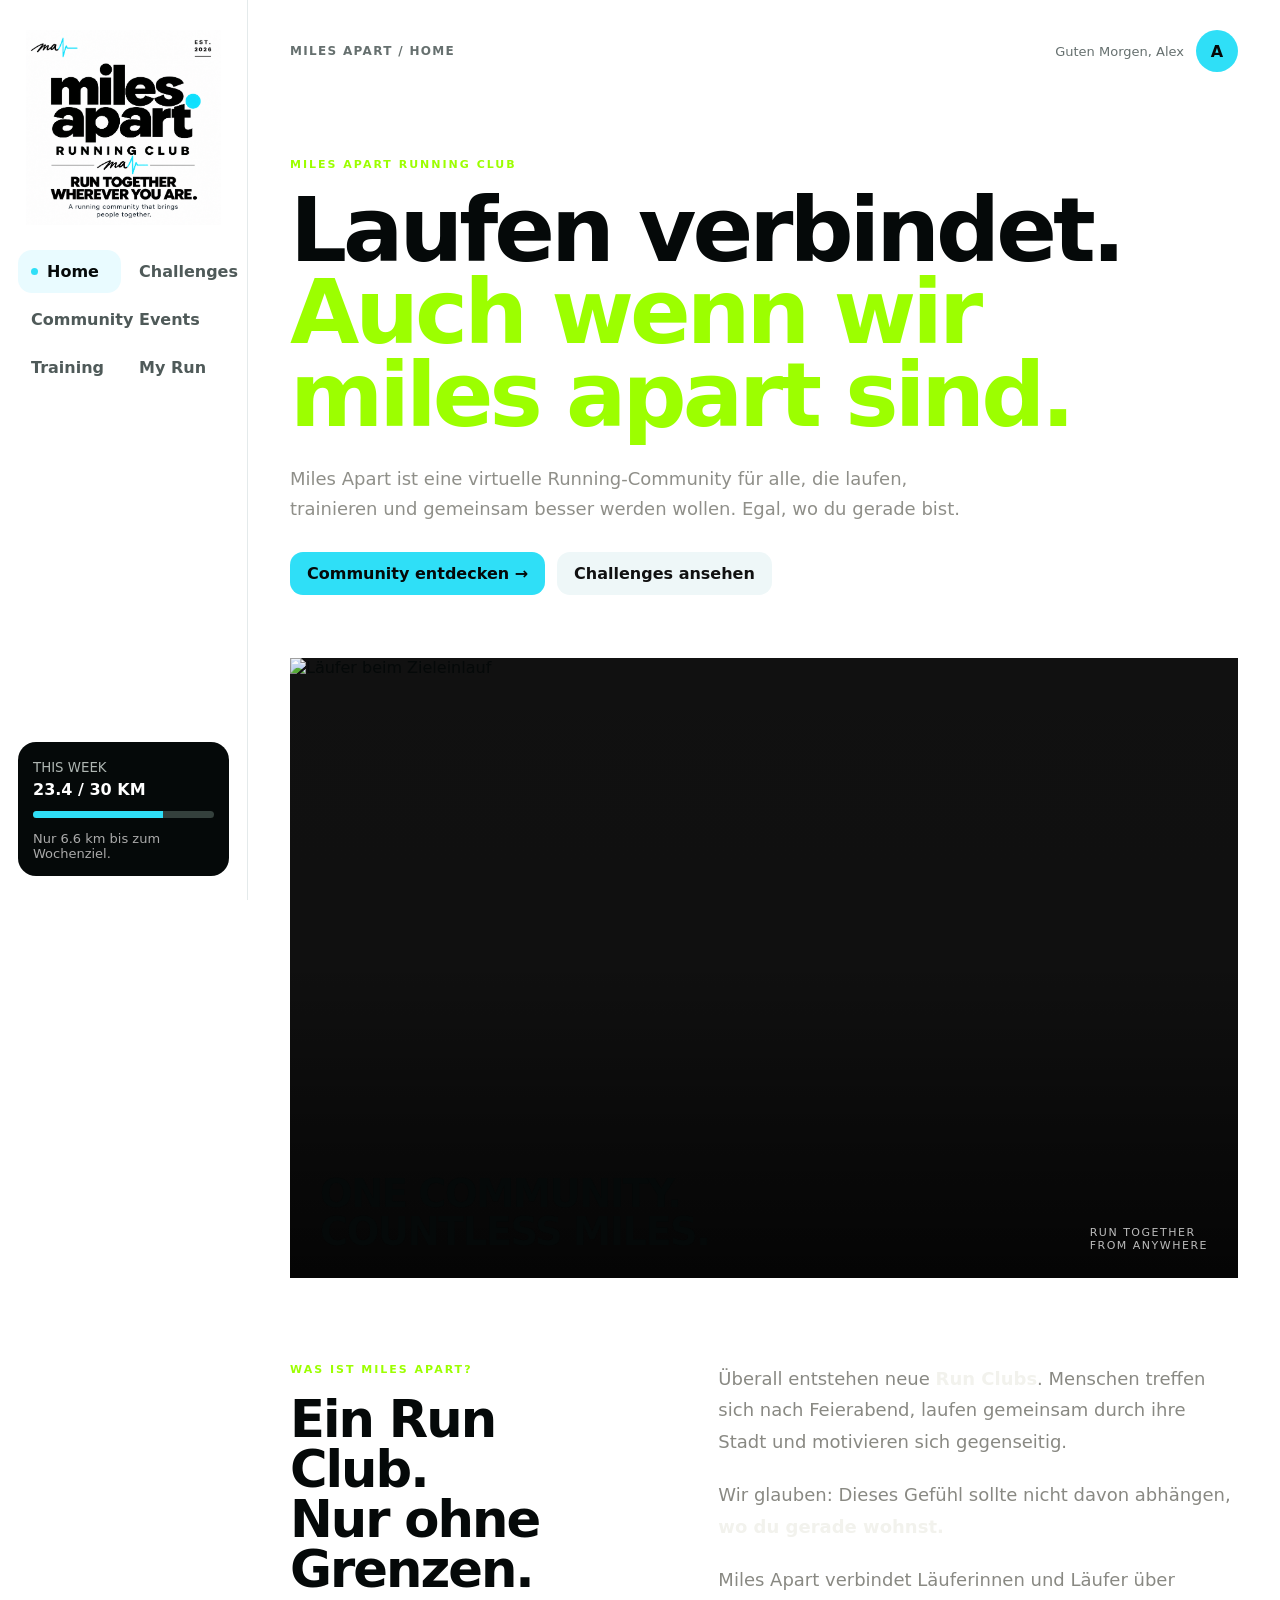
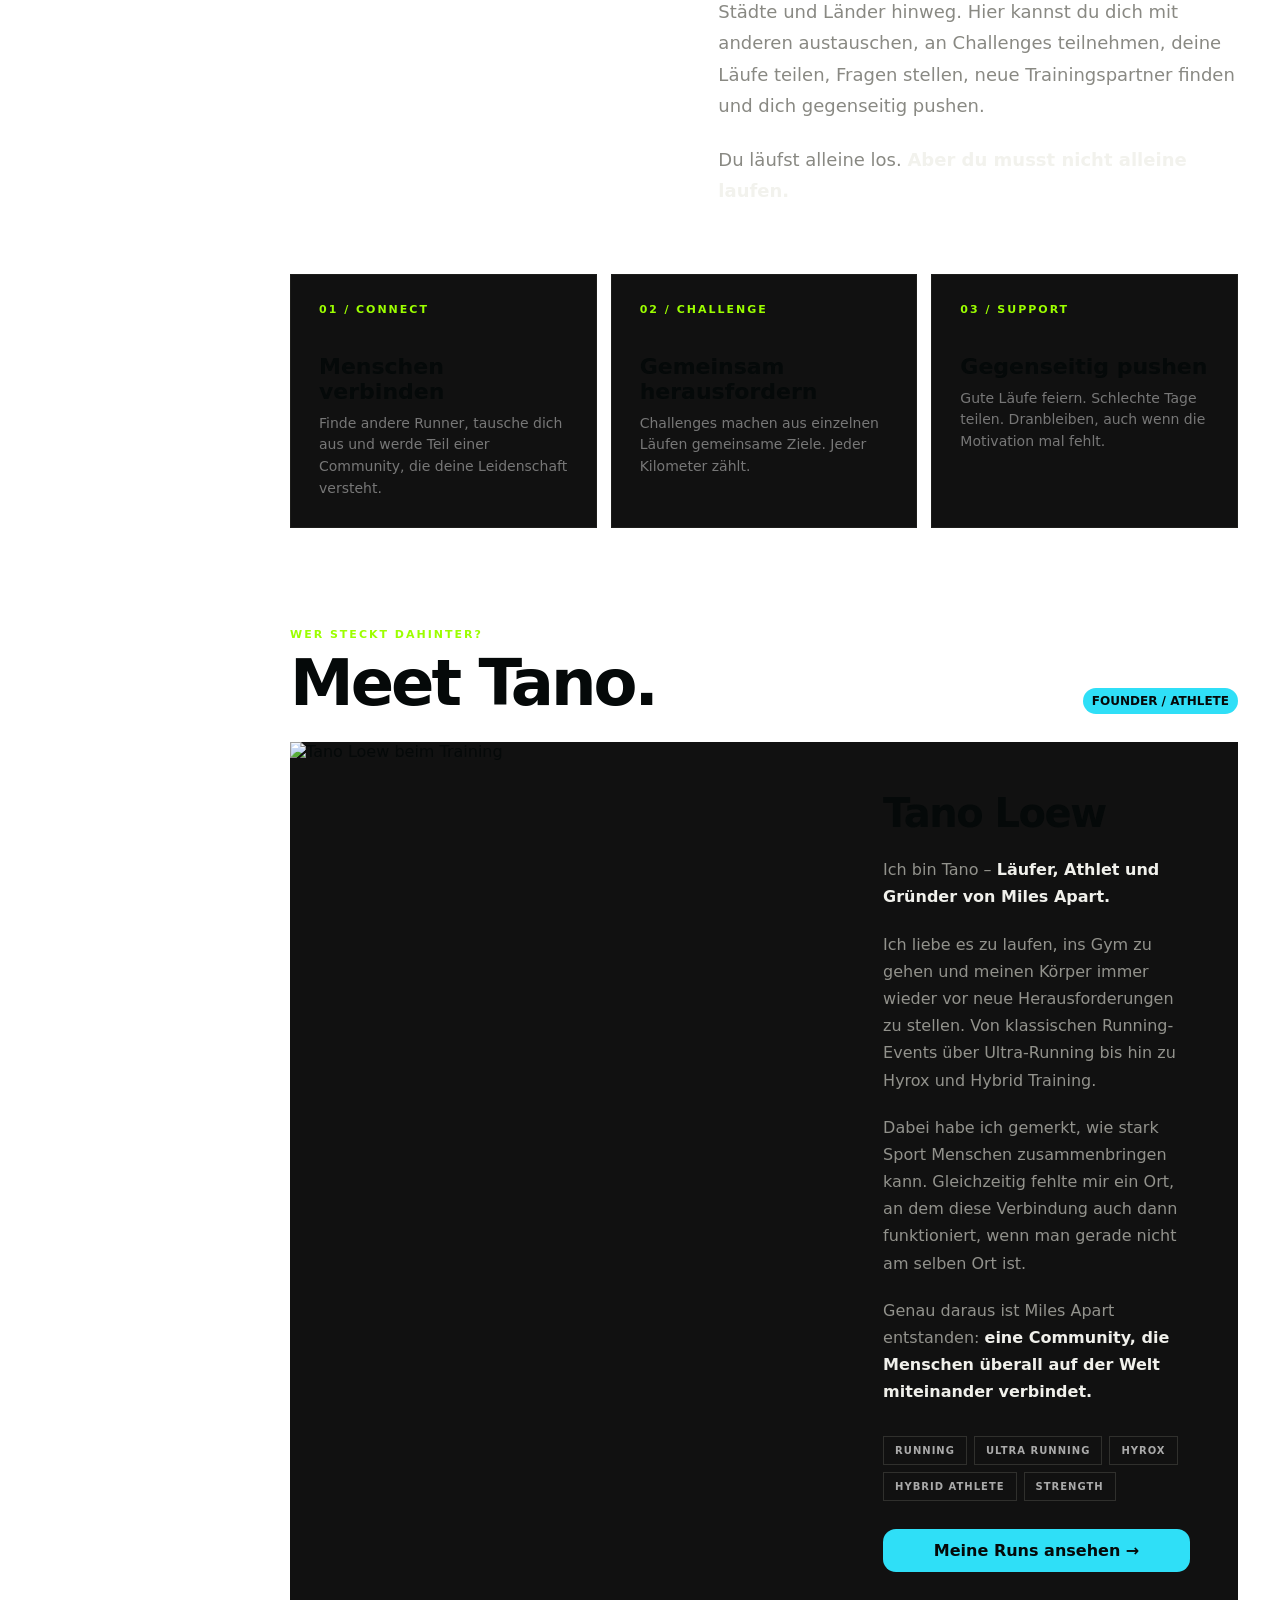
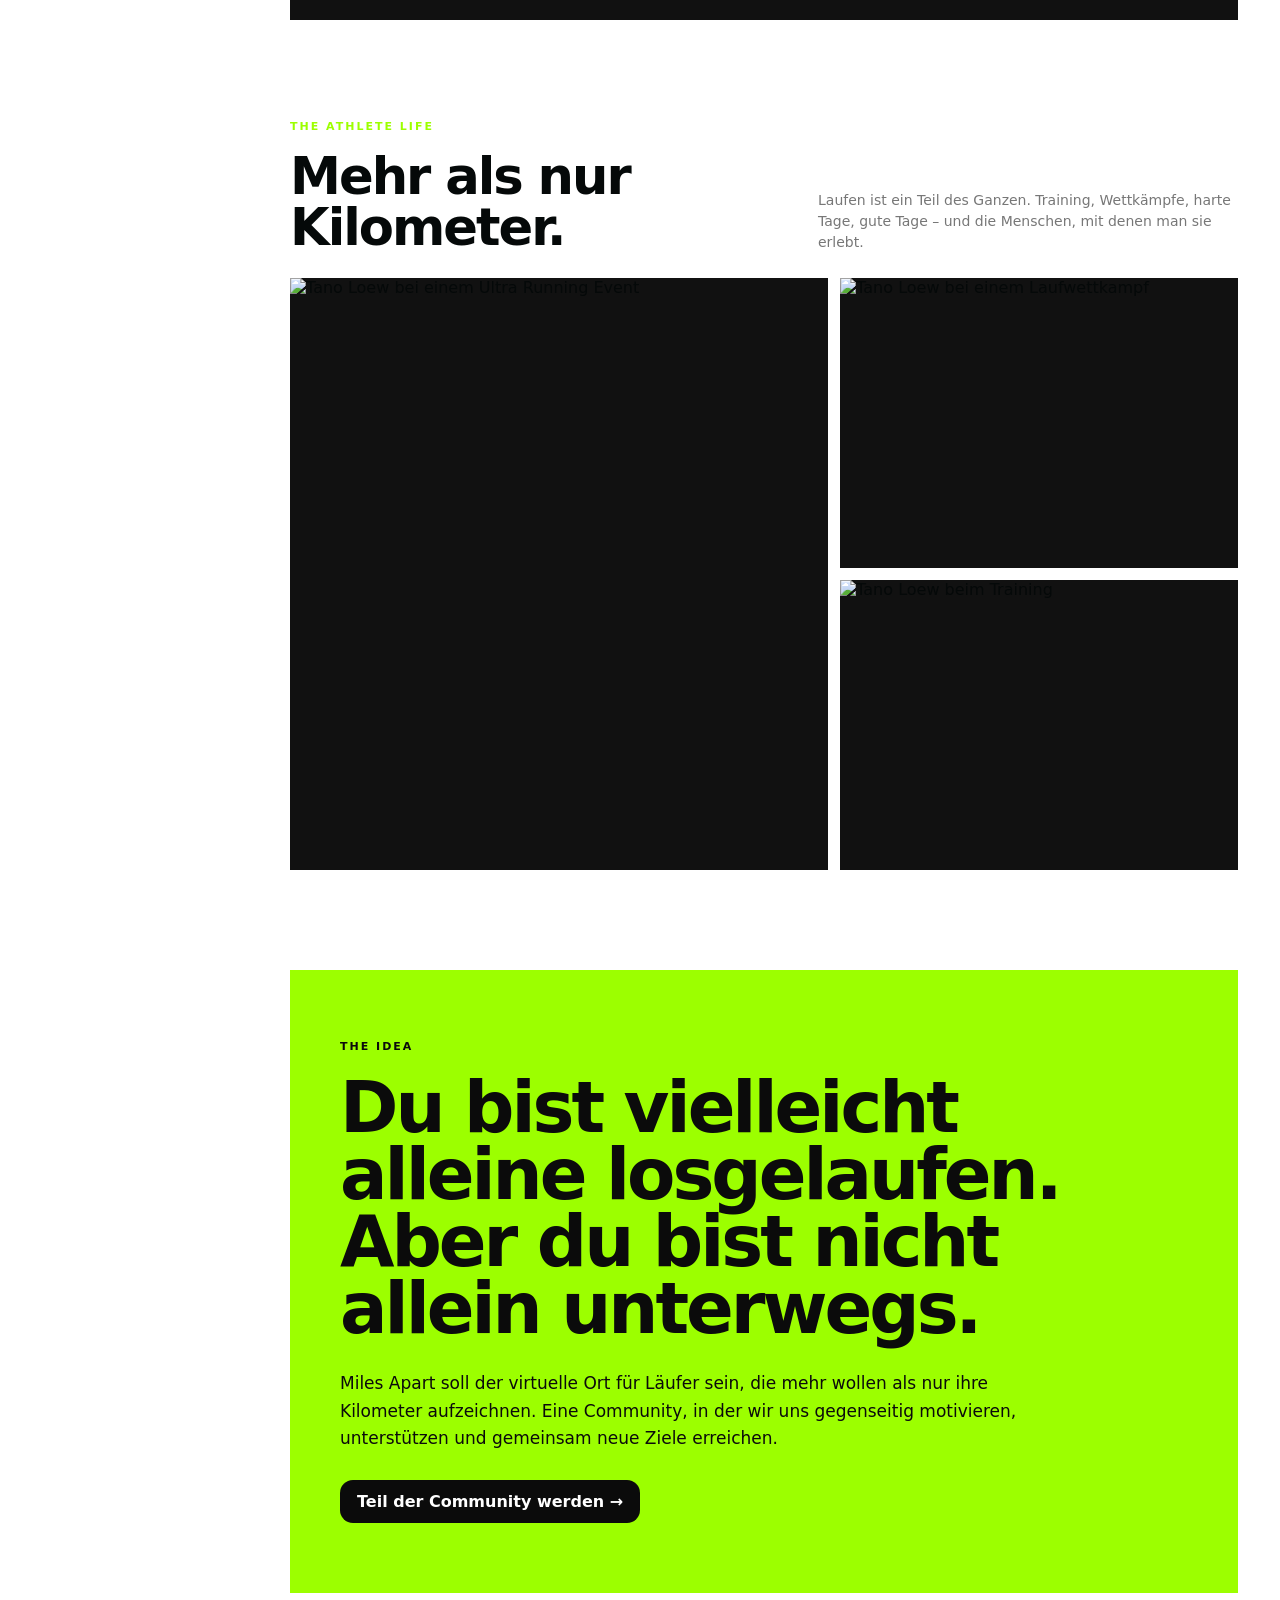
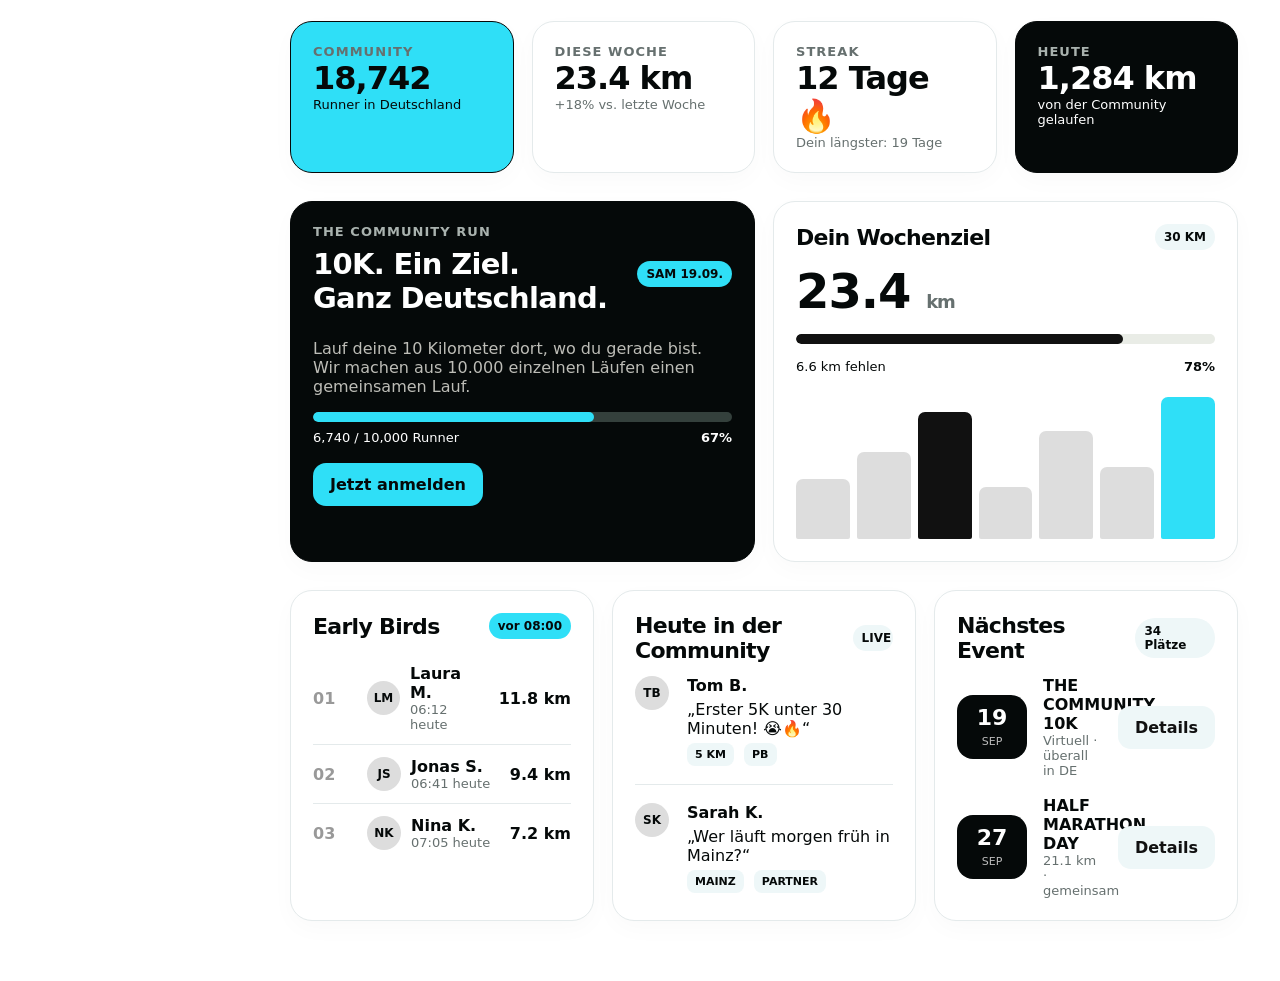
==== index.html @ 16570ef3 "index.html aktualisieren" ====
<!doctype html>
<html lang="de">
<head>
  <meta charset="utf-8">
  <meta name="viewport" content="width=device-width, initial-scale=1">
  <title>Home — Miles Apart Running Club</title>
  <link rel="stylesheet" href="style.css">

  <style>
    /* =========================================================
       MILES APART — HOME INTRO
       ========================================================= */

    .home-intro {
      padding: 58px 0 35px;
    }

    .intro-eyebrow {
      font-size: 11px;
      font-weight: 800;
      letter-spacing: 2px;
      text-transform: uppercase;
      color: #9cff00;
      margin-bottom: 18px;
    }

    .intro-title {
      max-width: 920px;
      font-size: clamp(48px, 7vw, 92px);
      line-height: .92;
      letter-spacing: -4px;
      margin: 0;
    }

    .intro-title span {
      color: #9cff00;
    }

    .intro-copy {
      max-width: 680px;
      margin-top: 28px;
      font-size: 18px;
      line-height: 1.65;
      color: #8f8f89;
    }

    .intro-actions {
      display: flex;
      gap: 12px;
      flex-wrap: wrap;
      margin-top: 28px;
    }


    /* =========================================================
       BIG PHOTO
       ========================================================= */

    .story-photo {
      position: relative;
      height: min(62vw, 620px);
      min-height: 420px;
      overflow: hidden;
      margin-top: 28px;
      background: #111;
    }

    .story-photo img {
      width: 100%;
      height: 100%;
      object-fit: cover;
      object-position: center 38%;
      display: block;
    }

    .story-photo::after {
      content: "";
      position: absolute;
      inset: 0;
      background:
        linear-gradient(
          to top,
          rgba(0,0,0,.72) 0%,
          rgba(0,0,0,.08) 50%,
          rgba(0,0,0,.02) 100%
        );
      pointer-events: none;
    }

    .photo-caption {
      position: absolute;
      z-index: 2;
      left: 30px;
      right: 30px;
      bottom: 26px;
      display: flex;
      align-items: flex-end;
      justify-content: space-between;
      gap: 20px;
    }

    .photo-caption strong {
      font-size: clamp(25px, 3vw, 42px);
      line-height: 1;
      letter-spacing: -1.5px;
    }

    .photo-caption span {
      font-size: 11px;
      letter-spacing: 1.5px;
      text-transform: uppercase;
      color: #bbb;
    }


    /* =========================================================
       WHAT IS MILES APART
       ========================================================= */

    .about-project {
      margin-top: 85px;
    }

    .about-project-grid {
      display: grid;
      grid-template-columns: 1fr 1.45fr;
      gap: 70px;
      align-items: start;
    }

    .about-project h2 {
      font-size: clamp(34px, 4vw, 56px);
      line-height: .98;
      letter-spacing: -2px;
      margin: 0;
    }

    .about-project-text {
      font-size: 18px;
      line-height: 1.75;
      color: #898983;
      max-width: 760px;
    }

    .about-project-text p {
      margin: 0 0 22px;
    }

    .about-project-text strong {
      color: #f2f2ed;
    }


    /* =========================================================
       THREE PRINCIPLES
       ========================================================= */

    .principles {
      display: grid;
      grid-template-columns: repeat(3, 1fr);
      gap: 14px;
      margin-top: 45px;
    }

    .principle {
      padding: 28px;
      min-height: 190px;
      background: #111;
      border: 1px solid #1d1d1b;
    }

    .principle-number {
      font-size: 11px;
      font-weight: 800;
      letter-spacing: 2px;
      color: #9cff00;
    }

    .principle h3 {
      font-size: 22px;
      margin: 38px 0 9px;
    }

    .principle p {
      margin: 0;
      color: #777;
      line-height: 1.55;
      font-size: 14px;
    }


    /* =========================================================
       FOUNDER
       ========================================================= */

    .founder {
      margin-top: 100px;
    }

    .founder-head {
      display: flex;
      align-items: flex-end;
      justify-content: space-between;
      gap: 25px;
      margin-bottom: 28px;
    }

    .founder-kicker {
      color: #9cff00;
      font-size: 11px;
      font-weight: 800;
      letter-spacing: 2px;
      text-transform: uppercase;
      margin-bottom: 12px;
    }

    .founder-head h2 {
      font-size: clamp(40px, 5vw, 68px);
      line-height: .95;
      letter-spacing: -3px;
      margin: 0;
    }

    .founder-layout {
      display: grid;
      grid-template-columns: 1.15fr .85fr;
      min-height: 590px;
      background: #111;
    }

    .founder-image {
      min-height: 590px;
      overflow: hidden;
    }

    .founder-image img {
      width: 100%;
      height: 100%;
      object-fit: cover;
      object-position: center 28%;
      display: block;
    }

    .founder-content {
      padding: 48px;
      display: flex;
      flex-direction: column;
      justify-content: center;
    }

    .founder-content h3 {
      font-size: 40px;
      letter-spacing: -1.5px;
      margin: 0 0 20px;
    }

    .founder-content p {
      color: #92928c;
      font-size: 16px;
      line-height: 1.7;
      margin: 0 0 20px;
    }

    .founder-content p strong {
      color: #f0f0eb;
    }

    .founder-tags {
      display: flex;
      gap: 7px;
      flex-wrap: wrap;
      margin-top: 10px;
      margin-bottom: 28px;
    }

    .founder-tag {
      border: 1px solid #30302d;
      padding: 8px 11px;
      font-size: 10px;
      letter-spacing: 1px;
      font-weight: 700;
      text-transform: uppercase;
      color: #aaa;
    }


    /* =========================================================
       PHOTO STRIP
       ========================================================= */

    .visual-story {
      margin-top: 100px;
    }

    .visual-story-head {
      display: flex;
      justify-content: space-between;
      align-items: flex-end;
      gap: 20px;
      margin-bottom: 25px;
    }

    .visual-story-head h2 {
      margin: 0;
      font-size: clamp(32px, 4vw, 52px);
      letter-spacing: -2px;
      line-height: 1;
    }

    .visual-story-head p {
      max-width: 420px;
      color: #777;
      line-height: 1.5;
      margin: 0;
      font-size: 14px;
    }

    .photo-grid {
      display: grid;
      grid-template-columns: 1.15fr .85fr;
      grid-template-rows: 290px 290px;
      gap: 12px;
    }

    .photo-grid-item {
      overflow: hidden;
      background: #111;
    }

    .photo-grid-item:first-child {
      grid-row: 1 / 3;
    }

    .photo-grid-item img {
      width: 100%;
      height: 100%;
      object-fit: cover;
      display: block;
      transition: transform .5s ease;
    }

    .photo-grid-item:hover img {
      transform: scale(1.03);
    }


    /* =========================================================
       COMMUNITY STATEMENT
       ========================================================= */

    .statement {
      margin-top: 100px;
      padding: 70px 50px;
      background: #9cff00;
      color: #0b0b0b;
    }

    .statement-label {
      font-size: 11px;
      font-weight: 900;
      letter-spacing: 2px;
      text-transform: uppercase;
      margin-bottom: 22px;
    }

    .statement h2 {
      max-width: 950px;
      margin: 0;
      font-size: clamp(38px, 5.5vw, 75px);
      line-height: .95;
      letter-spacing: -3px;
    }

    .statement p {
      max-width: 680px;
      margin: 28px 0 0;
      font-size: 17px;
      line-height: 1.6;
    }

    .statement .btn {
      margin-top: 28px;
      background: #0b0b0b;
      color: #fff;
      border-color: #0b0b0b;
    }


    /* =========================================================
       RESPONSIVE
       ========================================================= */

    @media (max-width: 900px) {

      .home-intro {
        padding-top: 38px;
      }

      .intro-title {
        letter-spacing: -2.5px;
      }

      .about-project-grid {
        grid-template-columns: 1fr;
        gap: 30px;
      }

      .principles {
        grid-template-columns: 1fr;
      }

      .founder-layout {
        grid-template-columns: 1fr;
      }

      .founder-image {
        min-height: 500px;
      }

      .founder-content {
        padding: 35px;
      }

      .photo-grid {
        grid-template-columns: 1fr;
        grid-template-rows: 430px 260px 260px;
      }

      .photo-grid-item:first-child {
        grid-row: auto;
      }

      .statement {
        padding: 50px 30px;
      }
    }

    @media (max-width: 600px) {

      .intro-title {
        font-size: 48px;
      }

      .intro-copy {
        font-size: 16px;
      }

      .story-photo {
        min-height: 400px;
      }

      .photo-caption {
        left: 20px;
        right: 20px;
        bottom: 20px;
      }

      .photo-caption strong {
        font-size: 26px;
      }

      .about-project,
      .founder,
      .visual-story,
      .statement {
        margin-top: 65px;
      }

      .founder-image {
        min-height: 430px;
      }

      .founder-content {
        padding: 28px 24px;
      }

      .founder-content h3 {
        font-size: 32px;
      }

      .photo-grid {
        grid-template-rows: 380px 230px 230px;
      }

      .statement {
        padding: 42px 24px;
      }
    }
  </style>
</head>


<body>

<div class="shell">

  <!-- =======================================================
       SIDEBAR
       ======================================================= -->

  <aside class="sidebar">

    <div class="brand">
      <a href="index.html">
        <img
          src="miles-apart-wordmark.png"
          alt="Miles Apart Running Club"
        >
      </a>
    </div>

    <nav class="nav">
      <a class="active" href="index.html">Home</a>
      <a href="challenges.html">Challenges</a>
      <a href="community.html">Community</a>
      <a href="events.html">Events</a>
      <a href="training.html">Training</a>
      <a href="profile.html">My Run</a>
    </nav>

    <div class="side-bottom">
      <small>THIS WEEK</small>
      <strong>23.4 / 30 KM</strong>

      <div class="mini-progress">
        <i></i>
      </div>

      <p class="small" style="color:#aaa;margin-bottom:0">
        Nur 6.6 km bis zum Wochenziel.
      </p>
    </div>

  </aside>


  <!-- =======================================================
       MAIN
       ======================================================= -->

  <main class="main">


    <!-- TOP BAR -->

    <div class="top">

      <div class="crumb">
        MILES APART / HOME
      </div>

      <div class="top-right">

        <span class="small muted">
          Guten Morgen, Alex
        </span>

        <div class="avatar">
          A
        </div>

      </div>

    </div>


    <!-- =====================================================
         INTRO
         ===================================================== -->

    <section class="home-intro">

      <div class="intro-eyebrow">
        MILES APART RUNNING CLUB
      </div>

      <h1 class="intro-title">
        Laufen verbindet.<br>
        <span>Auch wenn wir miles apart sind.</span>
      </h1>

      <p class="intro-copy">
        Miles Apart ist eine virtuelle Running-Community für alle,
        die laufen, trainieren und gemeinsam besser werden wollen.
        Egal, wo du gerade bist.
      </p>

      <div class="intro-actions">

        <a
          class="btn lime"
          href="community.html"
        >
          Community entdecken →
        </a>

        <a
          class="btn ghost"
          href="challenges.html"
        >
          Challenges ansehen
        </a>

      </div>

    </section>


    <!-- =====================================================
         HERO IMAGE
         ===================================================== -->

    <div class="story-photo">

      <img
        src="IMG_3005(1).jpeg"
        alt="Läufer beim Zieleinlauf"
      >

      <div class="photo-caption">

        <div>
          <strong>ONE COMMUNITY.<br>COUNTLESS MILES.</strong>
        </div>

        <span>
          Run together<br>
          from anywhere
        </span>

      </div>

    </div>


    <!-- =====================================================
         WHAT IS MILES APART
         ===================================================== -->

    <section class="about-project">

      <div class="about-project-grid">

        <div>

          <div class="intro-eyebrow">
            WAS IST MILES APART?
          </div>

          <h2>
            Ein Run Club.<br>
            Nur ohne Grenzen.
          </h2>

        </div>


        <div class="about-project-text">

          <p>
            Überall entstehen neue <strong>Run Clubs</strong>.
            Menschen treffen sich nach Feierabend, laufen gemeinsam
            durch ihre Stadt und motivieren sich gegenseitig.
          </p>

          <p>
            Wir glauben: Dieses Gefühl sollte nicht davon abhängen,
            <strong>wo du gerade wohnst.</strong>
          </p>

          <p>
            Miles Apart verbindet Läuferinnen und Läufer über
            Städte und Länder hinweg. Hier kannst du dich mit anderen
            austauschen, an Challenges teilnehmen, deine Läufe teilen,
            Fragen stellen, neue Trainingspartner finden und dich
            gegenseitig pushen.
          </p>

          <p>
            Du läufst alleine los.
            <strong>Aber du musst nicht alleine laufen.</strong>
          </p>

        </div>

      </div>


      <div class="principles">

        <div class="principle">

          <div class="principle-number">
            01 / CONNECT
          </div>

          <h3>
            Menschen verbinden
          </h3>

          <p>
            Finde andere Runner, tausche dich aus und werde Teil
            einer Community, die deine Leidenschaft versteht.
          </p>

        </div>


        <div class="principle">

          <div class="principle-number">
            02 / CHALLENGE
          </div>

          <h3>
            Gemeinsam herausfordern
          </h3>

          <p>
            Challenges machen aus einzelnen Läufen gemeinsame Ziele.
            Jeder Kilometer zählt.
          </p>

        </div>


        <div class="principle">

          <div class="principle-number">
            03 / SUPPORT
          </div>

          <h3>
            Gegenseitig pushen
          </h3>

          <p>
            Gute Läufe feiern. Schlechte Tage teilen.
            Dranbleiben, auch wenn die Motivation mal fehlt.
          </p>

        </div>

      </div>

    </section>


    <!-- =====================================================
         FOUNDER
         ===================================================== -->

    <section class="founder">

      <div class="founder-head">

        <div>

          <div class="founder-kicker">
            WER STECKT DAHINTER?
          </div>

          <h2>
            Meet Tano.
          </h2>

        </div>

        <span class="badge lime">
          FOUNDER / ATHLETE
        </span>

      </div>


      <div class="founder-layout">

        <div class="founder-image">

          <img
            src="IMG_9227.jpeg"
            alt="Tano Loew beim Training"
          >

        </div>


        <div class="founder-content">

          <h3>
            Tano Loew
          </h3>

          <p>
            Ich bin Tano – <strong>Läufer, Athlet und Gründer von
            Miles Apart.</strong>
          </p>

          <p>
            Ich liebe es zu laufen, ins Gym zu gehen und meinen Körper
            immer wieder vor neue Herausforderungen zu stellen.
            Von klassischen Running-Events über Ultra-Running bis hin
            zu Hyrox und Hybrid Training.
          </p>

          <p>
            Dabei habe ich gemerkt, wie stark Sport Menschen
            zusammenbringen kann. Gleichzeitig fehlte mir ein Ort,
            an dem diese Verbindung auch dann funktioniert,
            wenn man gerade nicht am selben Ort ist.
          </p>

          <p>
            Genau daraus ist Miles Apart entstanden:
            <strong>eine Community, die Menschen überall auf der Welt
            miteinander verbindet.</strong>
          </p>


          <div class="founder-tags">

            <span class="founder-tag">
              Running
            </span>

            <span class="founder-tag">
              Ultra Running
            </span>

            <span class="founder-tag">
              Hyrox
            </span>

            <span class="founder-tag">
              Hybrid Athlete
            </span>

            <span class="founder-tag">
              Strength
            </span>

          </div>


          <a
            class="btn lime"
            href="profile.html"
          >
            Meine Runs ansehen →
          </a>

        </div>

      </div>

    </section>


    <!-- =====================================================
         VISUAL STORY
         ===================================================== -->

    <section class="visual-story">

      <div class="visual-story-head">

        <div>

          <div class="intro-eyebrow">
            THE ATHLETE LIFE
          </div>

          <h2>
            Mehr als nur<br>
            Kilometer.
          </h2>

        </div>

        <p>
          Laufen ist ein Teil des Ganzen.
          Training, Wettkämpfe, harte Tage, gute Tage –
          und die Menschen, mit denen man sie erlebt.
        </p>

      </div>


      <div class="photo-grid">

        <div class="photo-grid-item">

          <img
            src="IMG_0111.jpeg"
            alt="Tano Loew bei einem Ultra Running Event"
          >

        </div>


        <div class="photo-grid-item">

          <img
            src="IMG_3021.jpeg"
            alt="Tano Loew bei einem Laufwettkampf"
          >

        </div>


        <div class="photo-grid-item">

          <img
            src="IMG_9227.jpeg"
            alt="Tano Loew beim Training"
          >

        </div>

      </div>

    </section>


    <!-- =====================================================
         COMMUNITY STATEMENT
         ===================================================== -->

    <section class="statement">

      <div class="statement-label">
        THE IDEA
      </div>

      <h2>
        Du bist vielleicht alleine
        losgelaufen. Aber du bist
        nicht allein unterwegs.
      </h2>

      <p>
        Miles Apart soll der virtuelle Ort für Läufer sein,
        die mehr wollen als nur ihre Kilometer aufzeichnen.
        Eine Community, in der wir uns gegenseitig motivieren,
        unterstützen und gemeinsam neue Ziele erreichen.
      </p>

      <a
        class="btn"
        href="community.html"
      >
        Teil der Community werden →
      </a>

    </section>


    <!-- =====================================================
         CURRENT COMMUNITY / STATS
         ===================================================== -->

    <div class="section grid g4">

      <div class="card lime">

        <div class="label">
          Community
        </div>

        <div class="kpi">
          18,742
        </div>

        <div class="small">
          Runner in Deutschland
        </div>

      </div>


      <div class="card">

        <div class="label">
          Diese Woche
        </div>

        <div class="kpi">
          23.4 km
        </div>

        <div class="small muted">
          +18% vs. letzte Woche
        </div>

      </div>


      <div class="card">

        <div class="label">
          Streak
        </div>

        <div class="kpi">
          12 Tage 🔥
        </div>

        <div class="small muted">
          Dein längster: 19 Tage
        </div>

      </div>


      <div class="card dark">

        <div class="label">
          Heute
        </div>

        <div class="kpi">
          1,284 km
        </div>

        <div class="small">
          von der Community gelaufen
        </div>

      </div>

    </div>


    <!-- =====================================================
         COMMUNITY RUN + WEEKLY GOAL
         ===================================================== -->

    <div class="section grid g2">


      <div class="card dark">

        <div class="row">

          <div>

            <div class="label">
              THE COMMUNITY RUN
            </div>

            <h2 style="font-size:29px;margin:8px 0">
              10K. Ein Ziel.<br>
              Ganz Deutschland.
            </h2>

          </div>

          <span class="badge lime">
            SAM 19.09.
          </span>

        </div>


        <p style="color:#bdbdb7">
          Lauf deine 10 Kilometer dort, wo du gerade bist.
          Wir machen aus 10.000 einzelnen Läufen einen gemeinsamen Lauf.
        </p>


        <div class="progress">
          <i style="width:67%"></i>
        </div>


        <div
          class="row small"
          style="margin-top:8px"
        >

          <span>
            6,740 / 10,000 Runner
          </span>

          <b>
            67%
          </b>

        </div>


        <a
          class="btn lime"
          style="margin-top:18px"
          href="challenges.html"
        >
          Jetzt anmelden
        </a>

      </div>


      <div class="card">

        <div class="section-head">

          <h2>
            Dein Wochenziel
          </h2>

          <span class="badge">
            30 KM
          </span>

        </div>


        <div
          class="kpi"
          style="font-size:48px"
        >

          23.4

          <span
            class="muted"
            style="font-size:18px"
          >
            km
          </span>

        </div>


        <div
          class="progress"
          style="margin:15px 0"
        >
          <i style="width:78%"></i>
        </div>


        <div class="row small">

          <span>
            6.6 km fehlen
          </span>

          <b>
            78%
          </b>

        </div>


        <div
          class="bar"
          style="margin-top:15px"
        >

          <i style="height:40%"></i>
          <i style="height:58%"></i>
          <i style="height:85%"></i>
          <i style="height:35%"></i>
          <i style="height:72%"></i>
          <i style="height:48%"></i>
          <i style="height:95%"></i>

        </div>

      </div>

    </div>


    <!-- =====================================================
         LOWER GRID
         ===================================================== -->

    <div class="section grid g3">


      <!-- EARLY BIRDS -->

      <div class="card">

        <div class="section-head">

          <h2>
            Early Birds
          </h2>

          <span class="badge lime">
            vor 08:00
          </span>

        </div>


        <div class="rank">

          <span class="ranknum">
            01
          </span>

          <div class="person">

            <div class="pavatar">
              LM
            </div>

            <div>

              <b>
                Laura M.
              </b>

              <div class="small muted">
                06:12 heute
              </div>

            </div>

          </div>

          <b>
            11.8 km
          </b>

        </div>


        <div class="rank">

          <span class="ranknum">
            02
          </span>

          <div class="person">

            <div class="pavatar">
              JS
            </div>

            <div>

              <b>
                Jonas S.
              </b>

              <div class="small muted">
                06:41 heute
              </div>

            </div>

          </div>

          <b>
            9.4 km
          </b>

        </div>


        <div class="rank">

          <span class="ranknum">
            03
          </span>

          <div class="person">

            <div class="pavatar">
              NK
            </div>

            <div>

              <b>
                Nina K.
              </b>

              <div class="small muted">
                07:05 heute
              </div>

            </div>

          </div>

          <b>
            7.2 km
          </b>

        </div>

      </div>


      <!-- COMMUNITY -->

      <div class="card">

        <div class="section-head">

          <h2>
            Heute in der Community
          </h2>

          <span class="badge">
            LIVE
          </span>

        </div>


        <div class="post">

          <div class="pavatar">
            TB
          </div>

          <div>

            <b>
              Tom B.
            </b>

            <p style="margin:5px 0">
              „Erster 5K unter 30 Minuten! 😭🔥“
            </p>

            <span class="tag">
              5 KM
            </span>

            <span class="tag">
              PB
            </span>

          </div>

        </div>


        <div class="post">

          <div class="pavatar">
            SK
          </div>

          <div>

            <b>
              Sarah K.
            </b>

            <p style="margin:5px 0">
              „Wer läuft morgen früh in Mainz?“
            </p>

            <span class="tag">
              MAINZ
            </span>

            <span class="tag">
              PARTNER
            </span>

          </div>

        </div>

      </div>


      <!-- NEXT EVENT -->

      <div class="card">

        <div class="section-head">

          <h2>
            Nächstes Event
          </h2>

          <span class="badge">
            34 Plätze
          </span>

        </div>


        <div class="event">

          <div class="date">

            <b>
              19
            </b>

            <span>
              Sep
            </span>

          </div>


          <div>

            <b>
              THE COMMUNITY 10K
            </b>

            <div class="small muted">
              Virtuell · überall in DE
            </div>

          </div>


          <a
            class="btn ghost"
            href="events.html"
          >
            Details
          </a>

        </div>


        <div
          class="event"
          style="margin-top:18px"
        >

          <div class="date">

            <b>
              27
            </b>

            <span>
              Sep
            </span>

          </div>


          <div>

            <b>
              HALF MARATHON DAY
            </b>

            <div class="small muted">
              21.1 km · gemeinsam
            </div>

          </div>


          <a
            class="btn ghost"
            href="events.html"
          >
            Details
          </a>

        </div>

      </div>

    </div>

  </main>

</div>

</body>
</html>
---- style.css ----
:root{
  --paper:#ffffff; --card:#ffffff; --ink:#050909; --muted:#66706f;
  --accent:#2fdff7; --accent-soft:#e9fbff; --line:#e4eaeb; --dark:#050909; --radius:22px;
}
*{box-sizing:border-box} body{margin:0;background:var(--paper);color:var(--ink);font-family:Inter,ui-sans-serif,system-ui,-apple-system,BlinkMacSystemFont,"Segoe UI",sans-serif}
a{color:inherit;text-decoration:none}.shell{display:grid;grid-template-columns:248px 1fr;min-height:100vh}
.sidebar{position:sticky;top:0;height:100vh;background:var(--paper);border-right:1px solid var(--line);padding:24px 18px;display:flex;flex-direction:column}
.brand{padding:6px 8px 25px;overflow:visible}.brand img{display:block;width:205px;height:auto;max-width:none;overflow:visible}
.nav{display:grid;gap:5px}.nav a{padding:12px 13px;border-radius:14px;color:#4f5a59;font-weight:750}.nav a:hover,.nav a.active{background:var(--accent-soft);color:var(--ink)}.nav a.active:before{content:"";display:inline-block;width:7px;height:7px;background:var(--accent);border-radius:50%;margin:0 9px 2px 0}
.side-bottom{margin-top:auto;background:var(--dark);color:white;border-radius:18px;padding:15px}.side-bottom small{color:#aeb6b2}.side-bottom strong{display:block;margin:4px 0 12px}.mini-progress{height:7px;background:#34403c;border-radius:99px;overflow:hidden}.mini-progress i{display:block;height:100%;width:72%;background:var(--accent)}
.main{padding:30px 42px 60px;max-width:1500px;width:100%}.top{display:flex;align-items:center;justify-content:space-between;margin-bottom:28px}.crumb{color:var(--muted);font-size:12px;font-weight:800;letter-spacing:.11em}.avatar{width:42px;height:42px;border-radius:50%;display:grid;place-items:center;background:var(--accent);font-weight:900}.top-right{display:flex;align-items:center;gap:12px}
h1{font-size:42px;letter-spacing:-2.2px;margin:0 0 8px;line-height:1.05}.lead{color:var(--muted);font-size:17px;margin:0}.hero{display:flex;justify-content:space-between;gap:20px;align-items:flex-end;margin-bottom:28px}
.hero-logo{width:min(430px,100%);margin-bottom:18px}.hero-logo img{width:100%;height:auto;display:block}
.grid{display:grid;gap:18px}.g4{grid-template-columns:repeat(4,1fr)}.g3{grid-template-columns:repeat(3,1fr)}.g2{grid-template-columns:repeat(2,1fr)}
.card{background:var(--card);border:1px solid var(--line);border-radius:var(--radius);padding:22px;box-shadow:0 8px 25px rgba(0,0,0,.025)}.card.dark{background:var(--dark);color:white;border-color:var(--dark)}.card.lime{background:var(--accent);border-color:var(--lime)}
.kpi{font-size:32px;font-weight:850;letter-spacing:-1px}.label{color:var(--muted);font-size:13px;font-weight:800;text-transform:uppercase;letter-spacing:.08em}.dark .label{color:#a9b2ae}
.row{display:flex;justify-content:space-between;align-items:center;gap:12px}.stack{display:grid;gap:12px}.muted{color:var(--muted)}.small{font-size:13px}
.btn{display:inline-flex;align-items:center;justify-content:center;border:0;border-radius:13px;padding:12px 17px;font-weight:800;cursor:pointer;background:var(--dark);color:white}.btn.lime{background:var(--accent);color:#111}.btn.ghost{background:#eef7f8;color:#111}.btn.white{background:white;color:#111}
.progress{height:10px;background:#e9ece6;border-radius:99px;overflow:hidden}.progress i{display:block;height:100%;background:#111;border-radius:99px}.dark .progress{background:#34403c}.dark .progress i{background:var(--accent)}
.section{margin-top:28px}.section-head{display:flex;justify-content:space-between;align-items:center;margin-bottom:13px}.section h2{font-size:22px;letter-spacing:-.7px;margin:0}
.badge{font-size:12px;font-weight:800;border-radius:999px;padding:6px 9px;background:#eef7f8}.badge.lime{background:var(--accent)}
.event{display:grid;grid-template-columns:70px 1fr auto;gap:16px;align-items:center}.date{background:var(--dark);color:white;border-radius:16px;padding:10px;text-align:center}.date b{font-size:22px;display:block}.date span{font-size:11px;text-transform:uppercase;color:#bbb}
.rank{display:grid;grid-template-columns:42px 1fr auto;align-items:center;gap:12px;padding:12px 0;border-bottom:1px solid var(--line)}.rank:last-child{border:0}.ranknum{font-weight:900;color:#999}.person{display:flex;align-items:center;gap:10px}.pavatar{width:34px;height:34px;border-radius:50%;display:grid;place-items:center;background:#ddd;font-size:12px;font-weight:900}
.post{display:grid;grid-template-columns:40px 1fr;gap:12px}.post+.post{padding-top:18px;margin-top:18px;border-top:1px solid var(--line)}
.tag{display:inline-block;background:#eef7f8;padding:5px 8px;border-radius:8px;font-size:11px;font-weight:800;margin-right:5px}
.bar{display:flex;gap:7px;align-items:end;height:150px}.bar i{flex:1;background:#ddd;border-radius:7px 7px 2px 2px}.bar i:nth-child(3),.bar i:nth-child(7){background:#111}.bar i:nth-child(7){background:var(--accent)}
.route{height:190px;border-radius:18px;background:radial-gradient(circle at 20% 70%,var(--accent) 0 4px,transparent 5px),linear-gradient(135deg,#e7ebe4,#fafaf6);position:relative;overflow:hidden}.route:after{content:"";position:absolute;inset:25px 40px;background:transparent;border:4px solid #171716;border-left-color:transparent;border-bottom-color:transparent;border-radius:48% 52% 48% 52%;transform:rotate(-20deg)}
@media(max-width:900px){
  .shell{grid-template-columns:1fr}
  .sidebar{position:relative;height:auto;min-height:0;overflow:visible;border-right:0;border-bottom:0;padding:30px 32px 18px}
  .brand{padding:0 0 28px;overflow:visible}
  .brand a{display:block;overflow:visible}
  .brand img{width:min(390px,100%);height:auto;max-width:none;display:block}
  .nav{grid-template-columns:1fr 1fr;gap:4px 20px}
  .nav a{padding:14px 14px;font-size:18px;border-radius:20px}
  .nav a.active:before{width:8px;height:8px;margin-right:10px}
  .side-bottom{display:none}
  .main{padding:22px 32px 90px;max-width:none}
  .top{padding-top:18px;margin:0 0 28px;border-top:1px solid var(--line)}
  .top-right{gap:12px}
  .avatar{width:56px;height:56px;font-size:20px}
  .hero{display:block;margin-bottom:28px}
  .hero-logo{width:min(540px,100%);margin:0 auto 24px}
  .hero-logo img{width:100%;height:auto;display:block}
  .hero .lead{font-size:18px;line-height:1.42;max-width:560px}
  .hero .btn{margin-top:16px}
  .g4,.g3,.g2{grid-template-columns:1fr}
  .card{padding:20px}
}
@media(max-width:600px){
  .sidebar{padding:28px 32px 16px}
  .brand{padding-bottom:28px}
  .brand img{width:100%;max-width:390px}
  .nav{grid-template-columns:1fr 1fr;gap:4px 18px}
  .nav a{font-size:18px;padding:13px 12px;white-space:nowrap}
  .main{padding:18px 42px 90px}
  .top{margin-bottom:24px}
  .crumb{font-size:12px;letter-spacing:.12em;white-space:nowrap}
  .top-right .small{font-size:16px;white-space:nowrap}
  .avatar{width:56px;height:56px}
  .hero-logo{width:100%;margin-bottom:22px}
  h1{font-size:34px}
}.hero{display:block}.hero .btn{margin-top:18px}.hero-logo{width:310px}h1{font-size:34px}.nav{grid-template-columns:1fr 1fr}}

/* Miles Apart Running Club — new CI */
.card.lime { background:var(--accent); border-color:var(--accent); color:#050909; }
.btn.lime { background:var(--accent); color:#050909; }
.badge.lime { background:var(--accent); color:#050909; }
.nav a.active:before { background:var(--accent); }
.mini-progress i { background:var(--accent); }
.route { background:radial-gradient(circle at 20% 70%,var(--accent) 0 4px,transparent 5px),linear-gradient(135deg,#eef8fa,#fff); }

/* Logo safety: the cyan dot/edge must always remain completely visible. */
.brand, .brand a, .brand img, .hero-logo, .hero-logo a, .hero-logo img {
  overflow: visible !important;
}
.hero-logo img, .brand img {
  object-fit: contain;
}


/* FINAL LOGO SAFETY FIX
   The logo assets contain their own breathing room. Never clip them at any breakpoint. */
.brand,
.brand a,
.brand img,
.hero-logo,
.hero-logo a,
.hero-logo img {
  overflow: visible !important;
  clip-path: none !important;
  contain: none !important;
}

.brand img,
.hero-logo img {
  max-width: 100%;
  height: auto;
  object-fit: contain;
}

@media (max-width: 600px) {
  .brand {
    width: 100%;
    padding-top: 12px;
    padding-bottom: 30px;
  }
  .brand img {
    width: 100%;
    max-width: 390px;
    margin: 0;
  }
  .hero-logo {
    width: 100%;
    margin: 0 0 24px;
  }
}

/* =========================================================
   MOBILE VIEWPORT FIX — prevent horizontal overflow/cropping
   ========================================================= */
html, body {
  width: 100%;
  max-width: 100%;
  min-width: 0;
  overflow-x: hidden;
}

*, *::before, *::after { min-width: 0; }
img, svg, video { max-width: 100%; }

.shell, .sidebar, .main, .brand, .brand a, .nav, .top, .top-right, .hero, .hero-logo {
  min-width: 0;
  max-width: 100%;
}

@media (max-width: 600px) {
  .sidebar {
    width: 100%;
    padding-left: 24px;
    padding-right: 24px;
  }

  .brand {
    width: 100%;
    padding: 8px 0 28px;
  }

  .brand a {
    width: 100%;
  }

  .brand img {
    width: 100%;
    max-width: 100%;
    height: auto;
    margin: 0 auto;
  }

  .nav {
    width: 100%;
    grid-template-columns: minmax(0, 1fr) minmax(0, 1fr);
    gap: 4px 12px;
  }

  .nav a {
    min-width: 0;
    white-space: nowrap;
    overflow: hidden;
    text-overflow: ellipsis;
  }

  .main {
    width: 100%;
    max-width: 100%;
    padding: 18px 24px 90px;
  }

  .top {
    width: 100%;
    display: grid;
    grid-template-columns: minmax(0, 1fr) auto;
    align-items: center;
    gap: 12px;
    margin-bottom: 24px;
  }

  .crumb {
    min-width: 0;
    overflow: hidden;
    text-overflow: ellipsis;
    white-space: nowrap;
    font-size: 11px;
    letter-spacing: .08em;
  }

  .top-right {
    min-width: 0;
    display: flex;
    align-items: center;
    gap: 8px;
  }

  .top-right .small {
    font-size: 14px;
    white-space: nowrap;
  }

  .avatar {
    flex: 0 0 52px;
    width: 52px;
    height: 52px;
  }

  .hero,
  .hero-logo {
    width: 100%;
    max-width: 100%;
  }

  .hero-logo img {
    width: 100%;
    max-width: 100%;
    height: auto;
  }
}
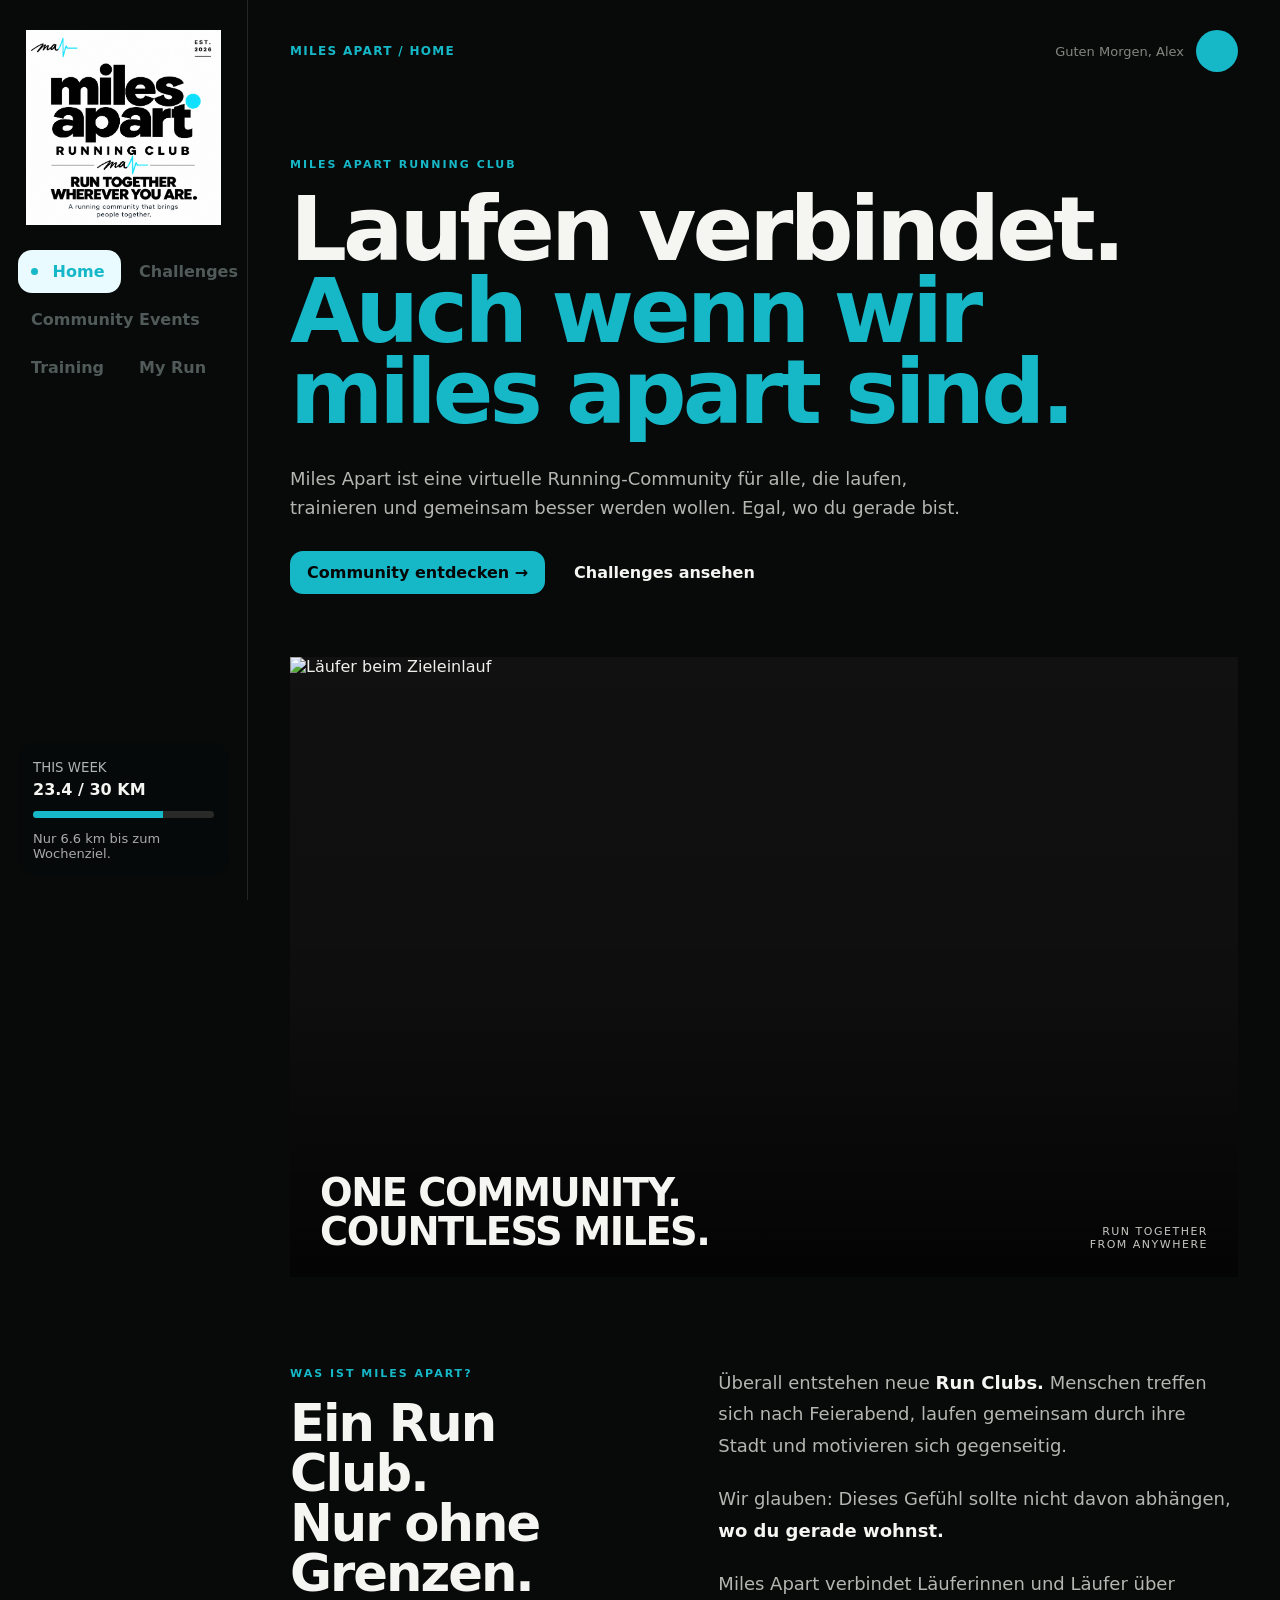
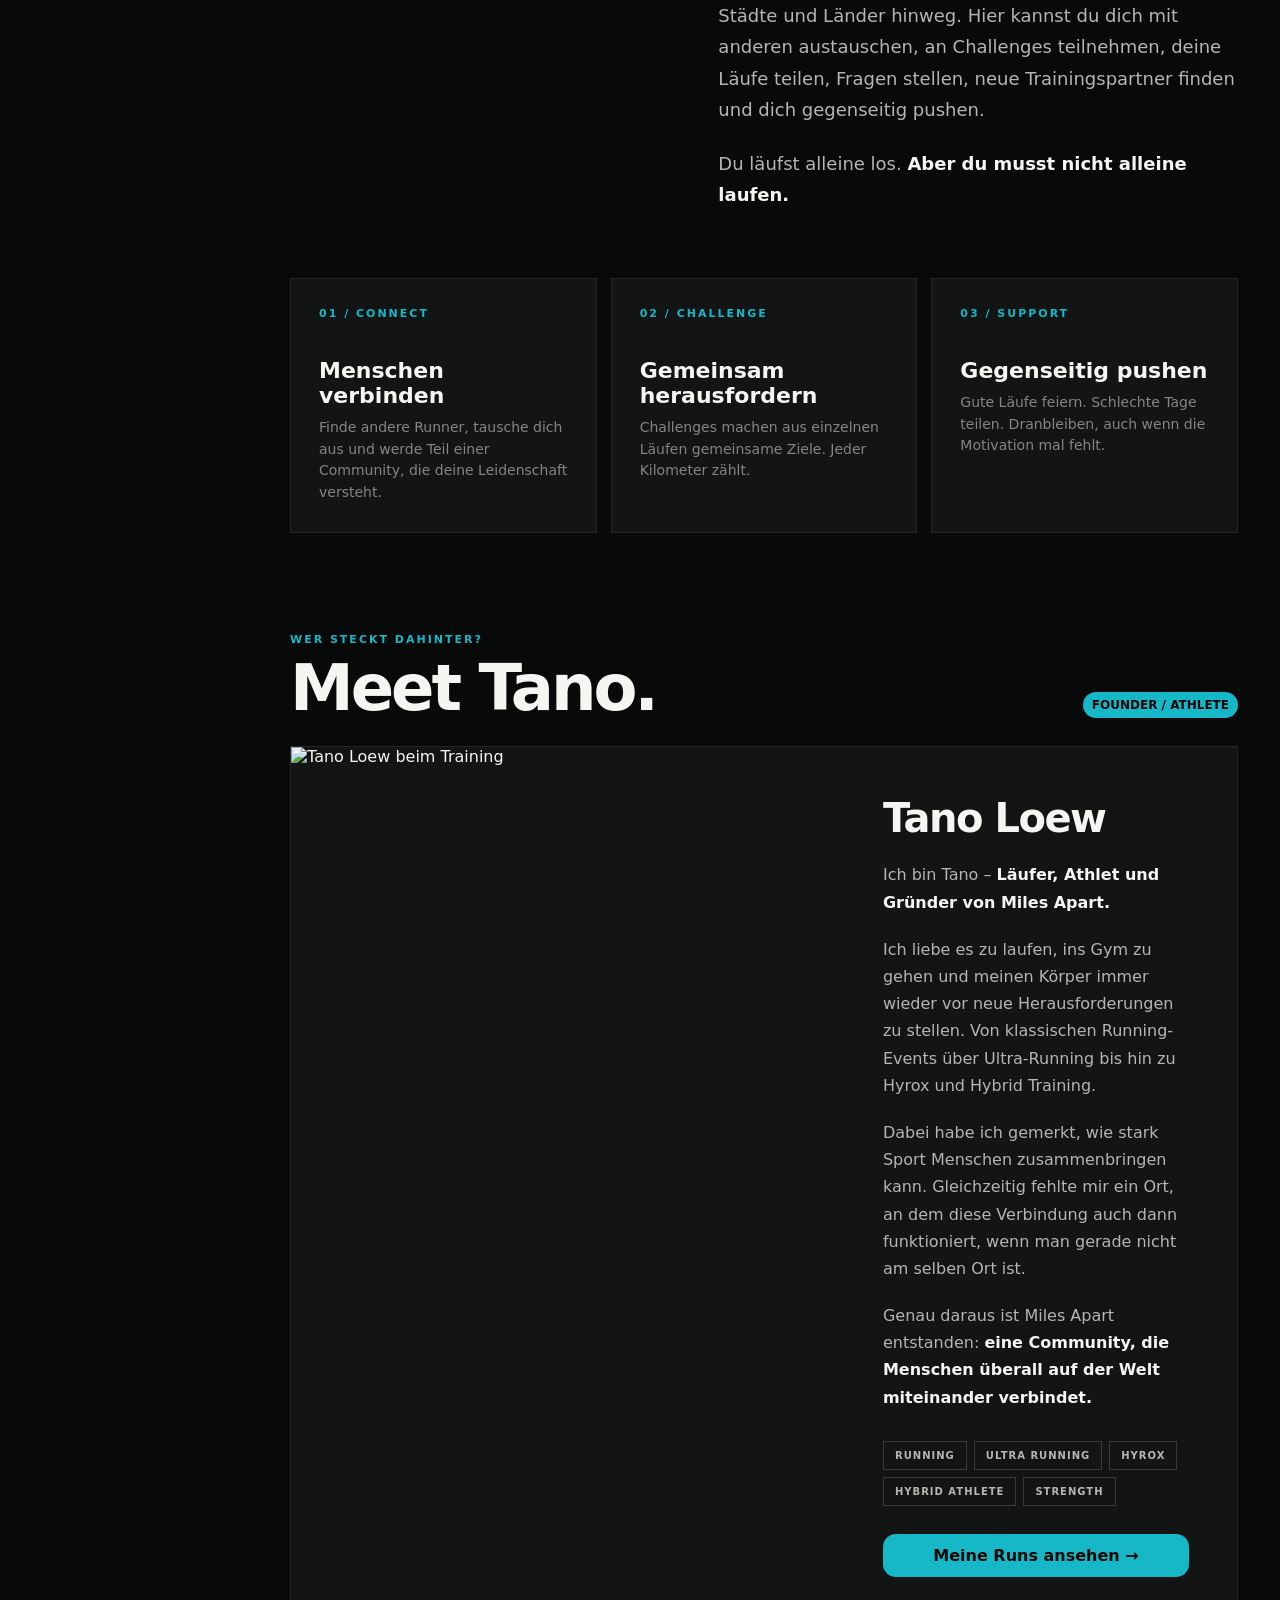
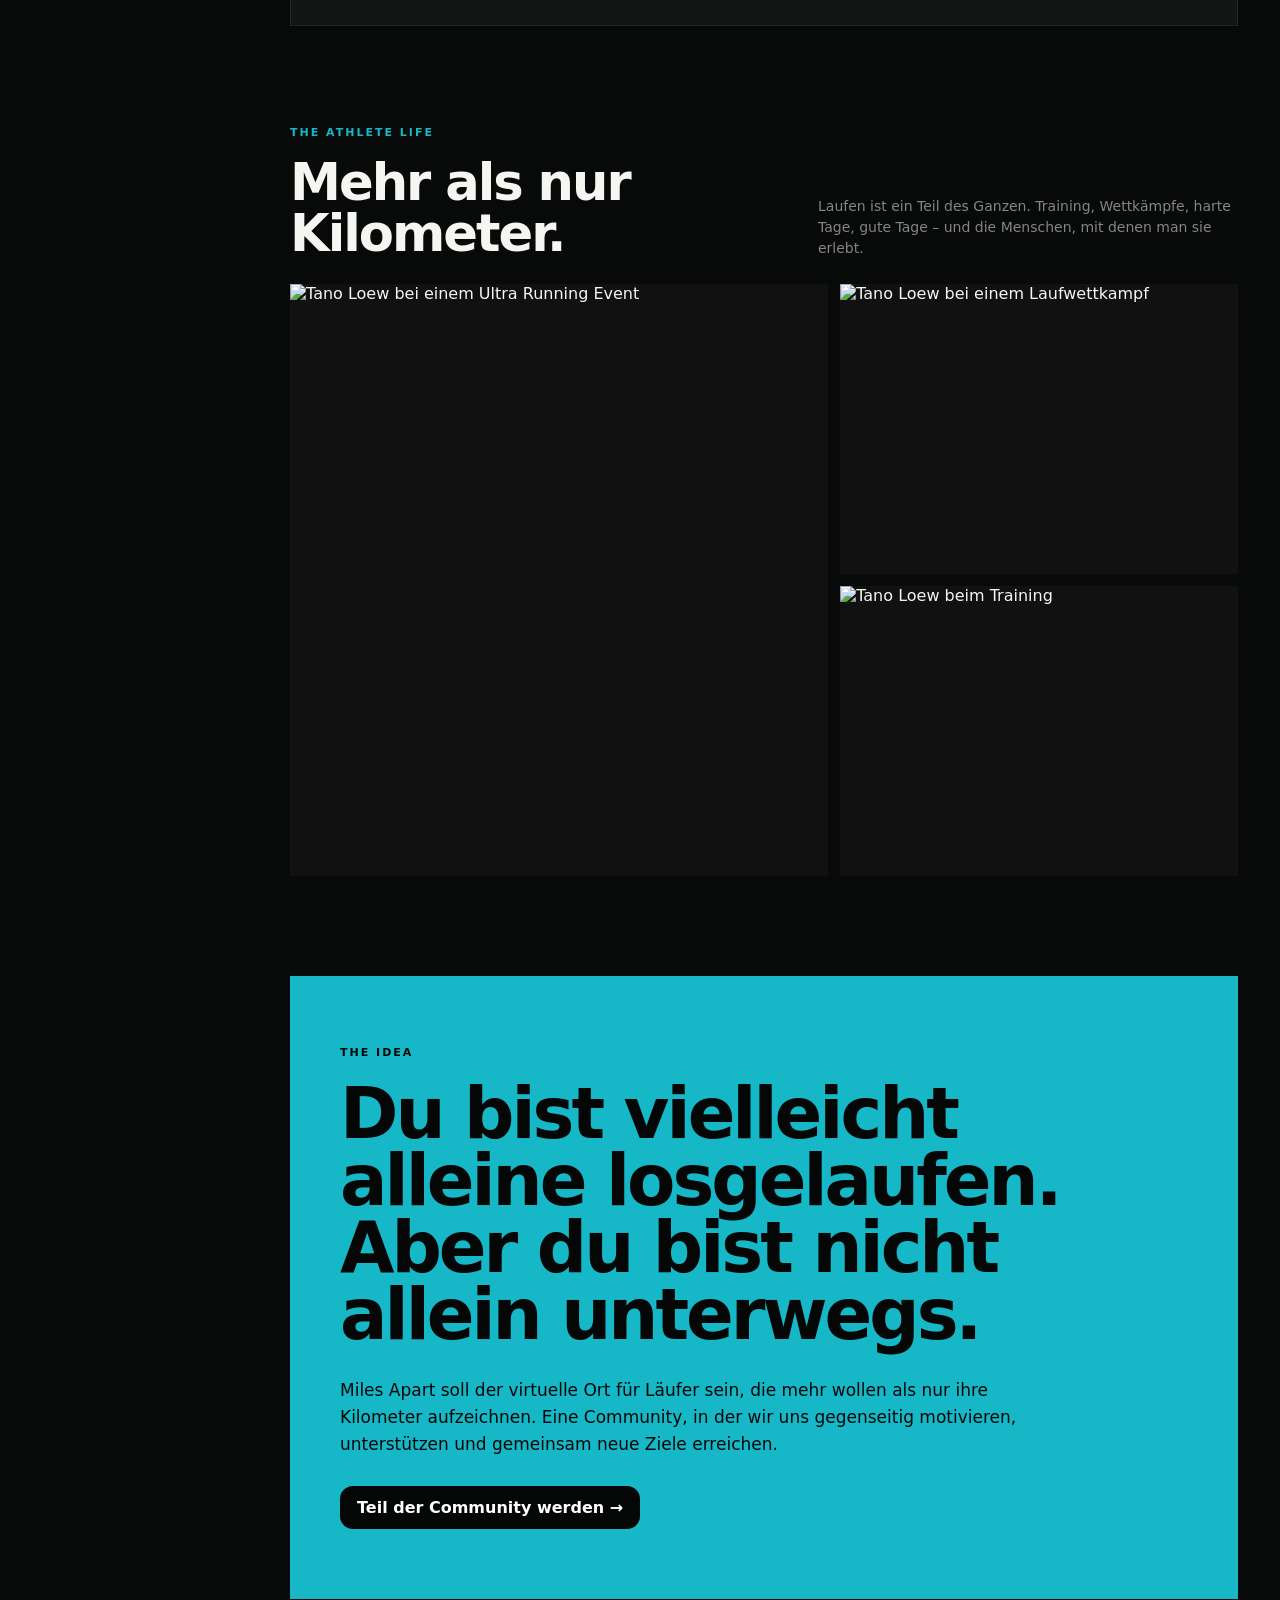
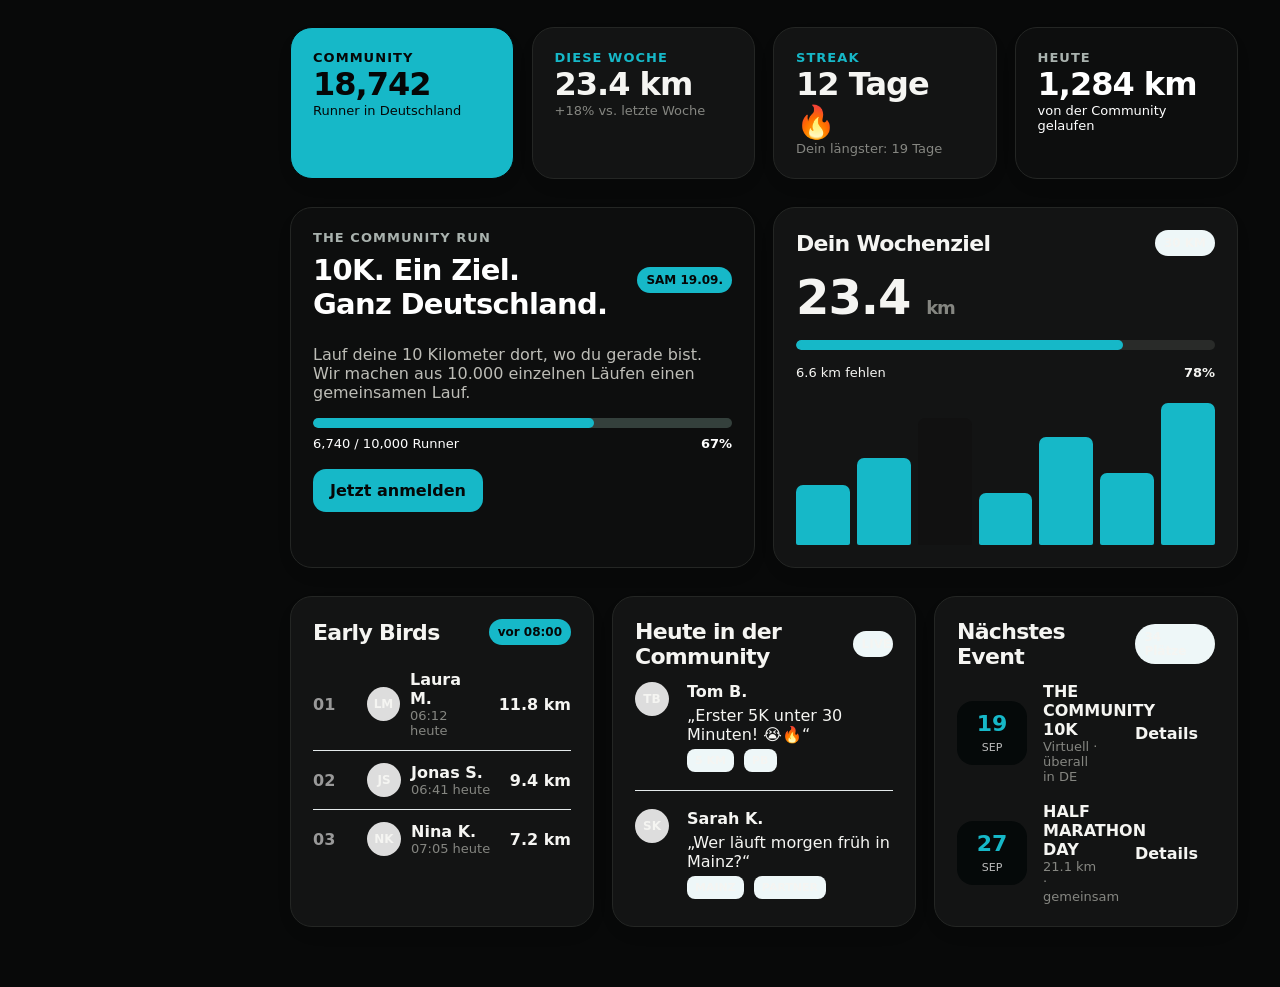
==== commit ed8e73ee: "index.html aktualisieren" ====
--- a/index.html
+++ b/index.html
@@ -7,8 +7,88 @@
   <link rel="stylesheet" href="style.css">
 
   <style>
+
     /* =========================================================
-       MILES APART — HOME INTRO
+       MILES APART
+       COLOR SYSTEM
+       Schwarz / Weiß / Türkisblau
+       ========================================================= */
+
+    :root {
+      --accent: #16b8c8;
+      --accent-dark: #0d8996;
+      --black: #080909;
+      --black-soft: #101111;
+      --black-card: #131414;
+      --white: #f5f5f2;
+      --grey-light: #b5b6b1;
+      --grey: #858681;
+      --grey-dark: #292a28;
+      --border: #242624;
+    }
+
+
+    /* =========================================================
+       GLOBAL OVERRIDES
+       ========================================================= */
+
+    body {
+      background: var(--black);
+      color: var(--white);
+    }
+
+    a {
+      color: inherit;
+    }
+
+    .muted {
+      color: var(--grey) !important;
+    }
+
+
+    /* =========================================================
+       SIDEBAR
+       ========================================================= */
+
+    .sidebar {
+      background: #080909;
+      border-right-color: var(--border);
+    }
+
+    .nav a.active,
+    .nav a:hover {
+      color: var(--accent);
+    }
+
+    .side-bottom strong {
+      color: var(--white);
+    }
+
+    .mini-progress {
+      background: var(--grey-dark);
+    }
+
+    .mini-progress i {
+      background: var(--accent);
+    }
+
+
+    /* =========================================================
+       TOP BAR
+       ========================================================= */
+
+    .crumb {
+      color: var(--accent);
+    }
+
+    .avatar {
+      border-color: var(--accent);
+      color: var(--accent);
+    }
+
+
+    /* =========================================================
+       INTRO / HERO
        ========================================================= */
 
     .home-intro {
@@ -20,28 +100,28 @@
       font-weight: 800;
       letter-spacing: 2px;
       text-transform: uppercase;
-      color: #9cff00;
+      color: var(--accent);
       margin-bottom: 18px;
     }
 
     .intro-title {
-      max-width: 920px;
-      font-size: clamp(48px, 7vw, 92px);
-      line-height: .92;
+      max-width: 1000px;
+      font-size: clamp(48px, 7vw, 94px);
+      line-height: .91;
       letter-spacing: -4px;
       margin: 0;
     }
 
     .intro-title span {
-      color: #9cff00;
+      color: var(--accent);
     }
 
     .intro-copy {
       max-width: 680px;
-      margin-top: 28px;
+      margin-top: 30px;
       font-size: 18px;
       line-height: 1.65;
-      color: #8f8f89;
+      color: var(--grey-light);
     }
 
     .intro-actions {
@@ -49,6 +129,33 @@
       gap: 12px;
       flex-wrap: wrap;
       margin-top: 28px;
+    }
+
+
+    /* =========================================================
+       BUTTONS
+       ========================================================= */
+
+    .btn.lime {
+      background: var(--accent) !important;
+      border-color: var(--accent) !important;
+      color: #050707 !important;
+    }
+
+    .btn.lime:hover {
+      background: var(--white) !important;
+      border-color: var(--white) !important;
+    }
+
+    .btn.ghost {
+      background: transparent;
+      border-color: #3a3c39;
+      color: var(--white);
+    }
+
+    .btn.ghost:hover {
+      border-color: var(--accent);
+      color: var(--accent);
     }
 
 
@@ -80,8 +187,8 @@
       background:
         linear-gradient(
           to top,
-          rgba(0,0,0,.72) 0%,
-          rgba(0,0,0,.08) 50%,
+          rgba(0,0,0,.78) 0%,
+          rgba(0,0,0,.16) 48%,
           rgba(0,0,0,.02) 100%
         );
       pointer-events: none;
@@ -109,16 +216,17 @@
       font-size: 11px;
       letter-spacing: 1.5px;
       text-transform: uppercase;
-      color: #bbb;
+      color: #c5c6c1;
+      text-align: right;
     }
 
 
     /* =========================================================
-       WHAT IS MILES APART
+       ABOUT PROJECT
        ========================================================= */
 
     .about-project {
-      margin-top: 85px;
+      margin-top: 90px;
     }
 
     .about-project-grid {
@@ -138,7 +246,7 @@
     .about-project-text {
       font-size: 18px;
       line-height: 1.75;
-      color: #898983;
+      color: var(--grey-light);
       max-width: 760px;
     }
 
@@ -147,12 +255,12 @@
     }
 
     .about-project-text strong {
-      color: #f2f2ed;
+      color: var(--white);
     }
 
 
     /* =========================================================
-       THREE PRINCIPLES
+       PRINCIPLES
        ========================================================= */
 
     .principles {
@@ -165,15 +273,15 @@
     .principle {
       padding: 28px;
       min-height: 190px;
-      background: #111;
-      border: 1px solid #1d1d1b;
+      background: var(--black-card);
+      border: 1px solid var(--border);
     }
 
     .principle-number {
       font-size: 11px;
       font-weight: 800;
       letter-spacing: 2px;
-      color: #9cff00;
+      color: var(--accent);
     }
 
     .principle h3 {
@@ -183,7 +291,7 @@
 
     .principle p {
       margin: 0;
-      color: #777;
+      color: var(--grey);
       line-height: 1.55;
       font-size: 14px;
     }
@@ -206,7 +314,7 @@
     }
 
     .founder-kicker {
-      color: #9cff00;
+      color: var(--accent);
       font-size: 11px;
       font-weight: 800;
       letter-spacing: 2px;
@@ -225,7 +333,8 @@
       display: grid;
       grid-template-columns: 1.15fr .85fr;
       min-height: 590px;
-      background: #111;
+      background: var(--black-card);
+      border: 1px solid var(--border);
     }
 
     .founder-image {
@@ -255,14 +364,14 @@
     }
 
     .founder-content p {
-      color: #92928c;
+      color: var(--grey-light);
       font-size: 16px;
       line-height: 1.7;
       margin: 0 0 20px;
     }
 
     .founder-content p strong {
-      color: #f0f0eb;
+      color: var(--white);
     }
 
     .founder-tags {
@@ -274,18 +383,23 @@
     }
 
     .founder-tag {
-      border: 1px solid #30302d;
+      border: 1px solid #383a37;
       padding: 8px 11px;
       font-size: 10px;
       letter-spacing: 1px;
       font-weight: 700;
       text-transform: uppercase;
-      color: #aaa;
+      color: var(--grey-light);
+    }
+
+    .founder-tag:hover {
+      border-color: var(--accent);
+      color: var(--accent);
     }
 
 
     /* =========================================================
-       PHOTO STRIP
+       PHOTO STORY
        ========================================================= */
 
     .visual-story {
@@ -309,7 +423,7 @@
 
     .visual-story-head p {
       max-width: 420px;
-      color: #777;
+      color: var(--grey);
       line-height: 1.5;
       margin: 0;
       font-size: 14px;
@@ -345,14 +459,14 @@
 
 
     /* =========================================================
-       COMMUNITY STATEMENT
+       BIG STATEMENT
        ========================================================= */
 
     .statement {
       margin-top: 100px;
       padding: 70px 50px;
-      background: #9cff00;
-      color: #0b0b0b;
+      background: var(--accent);
+      color: #050707;
     }
 
     .statement-label {
@@ -380,9 +494,70 @@
 
     .statement .btn {
       margin-top: 28px;
-      background: #0b0b0b;
-      color: #fff;
-      border-color: #0b0b0b;
+      background: #050707 !important;
+      color: #fff !important;
+      border-color: #050707 !important;
+    }
+
+    .statement .btn:hover {
+      background: #fff !important;
+      color: #050707 !important;
+      border-color: #fff !important;
+    }
+
+
+    /* =========================================================
+       GENERAL CARDS
+       ========================================================= */
+
+    .card {
+      background: var(--black-card);
+      border-color: var(--border);
+    }
+
+    .card.lime {
+      background: var(--accent);
+      color: #050707;
+    }
+
+    .card.lime .label,
+    .card.lime .small,
+    .card.lime .kpi {
+      color: #050707 !important;
+    }
+
+    .card.dark {
+      background: #0d0e0e;
+      border-color: var(--border);
+    }
+
+    .label {
+      color: var(--accent);
+    }
+
+    .badge.lime {
+      background: var(--accent) !important;
+      color: #050707 !important;
+    }
+
+    .tag {
+      border-color: #3a3c39;
+    }
+
+    .progress {
+      background: #292b29;
+    }
+
+    .progress i {
+      background: var(--accent);
+    }
+
+    .bar i {
+      background: var(--accent);
+    }
+
+    .date b {
+      color: var(--accent);
     }
 
 
@@ -434,6 +609,7 @@
         padding: 50px 30px;
       }
     }
+
 
     @media (max-width: 600px) {
 
@@ -457,6 +633,10 @@
 
       .photo-caption strong {
         font-size: 26px;
+      }
+
+      .photo-caption span {
+        display: none;
       }
 
       .about-project,
@@ -485,7 +665,12 @@
       .statement {
         padding: 42px 24px;
       }
-    }
+
+      .statement h2 {
+        letter-spacing: -2px;
+      }
+    }
+
   </style>
 </head>
 
@@ -493,6 +678,7 @@
 <body>
 
 <div class="shell">
+
 
   <!-- =======================================================
        SIDEBAR
@@ -501,41 +687,78 @@
   <aside class="sidebar">
 
     <div class="brand">
+
       <a href="index.html">
+
         <img
           src="miles-apart-wordmark.png"
           alt="Miles Apart Running Club"
         >
+
       </a>
+
     </div>
 
+
     <nav class="nav">
-      <a class="active" href="index.html">Home</a>
-      <a href="challenges.html">Challenges</a>
-      <a href="community.html">Community</a>
-      <a href="events.html">Events</a>
-      <a href="training.html">Training</a>
-      <a href="profile.html">My Run</a>
+
+      <a class="active" href="index.html">
+        Home
+      </a>
+
+      <a href="challenges.html">
+        Challenges
+      </a>
+
+      <a href="community.html">
+        Community
+      </a>
+
+      <a href="events.html">
+        Events
+      </a>
+
+      <a href="training.html">
+        Training
+      </a>
+
+      <a href="profile.html">
+        My Run
+      </a>
+
     </nav>
 
+
     <div class="side-bottom">
-      <small>THIS WEEK</small>
-      <strong>23.4 / 30 KM</strong>
+
+      <small>
+        THIS WEEK
+      </small>
+
+      <strong>
+        23.4 / 30 KM
+      </strong>
+
 
       <div class="mini-progress">
         <i></i>
       </div>
 
-      <p class="small" style="color:#aaa;margin-bottom:0">
+
+      <p
+        class="small"
+        style="color:#aaa;margin-bottom:0"
+      >
         Nur 6.6 km bis zum Wochenziel.
       </p>
+
     </div>
 
   </aside>
 
 
   <!-- =======================================================
-       MAIN
+       MAIN CONTENT
        ======================================================= -->
 
   <main class="main">
@@ -548,6 +771,7 @@
       <div class="crumb">
         MILES APART / HOME
       </div>
+
 
       <div class="top-right">
 
@@ -555,6 +779,7 @@
           Guten Morgen, Alex
         </span>
 
+
         <div class="avatar">
           A
         </div>
@@ -574,16 +799,26 @@
         MILES APART RUNNING CLUB
       </div>
 
+
       <h1 class="intro-title">
+
         Laufen verbindet.<br>
-        <span>Auch wenn wir miles apart sind.</span>
+
+        <span>
+          Auch wenn wir miles apart sind.
+        </span>
+
       </h1>
 
+
       <p class="intro-copy">
+
         Miles Apart ist eine virtuelle Running-Community für alle,
         die laufen, trainieren und gemeinsam besser werden wollen.
         Egal, wo du gerade bist.
+
       </p>
+
 
       <div class="intro-actions">
 
@@ -594,6 +829,7 @@
           Community entdecken →
         </a>
 
+
         <a
           class="btn ghost"
           href="challenges.html"
@@ -617,11 +853,18 @@
         alt="Läufer beim Zieleinlauf"
       >
 
+
       <div class="photo-caption">
 
         <div>
-          <strong>ONE COMMUNITY.<br>COUNTLESS MILES.</strong>
-        </div>
+
+          <strong>
+            ONE COMMUNITY.<br>
+            COUNTLESS MILES.
+          </strong>
+
+        </div>
+
 
         <span>
           Run together<br>
@@ -639,7 +882,9 @@
 
     <section class="about-project">
 
+
       <div class="about-project-grid">
+
 
         <div>
 
@@ -647,9 +892,12 @@
             WAS IST MILES APART?
           </div>
 
+
           <h2>
+
             Ein Run Club.<br>
             Nur ohne Grenzen.
+
           </h2>
 
         </div>
@@ -658,23 +906,29 @@
         <div class="about-project-text">
 
           <p>
-            Überall entstehen neue <strong>Run Clubs</strong>.
-            Menschen treffen sich nach Feierabend, laufen gemeinsam
-            durch ihre Stadt und motivieren sich gegenseitig.
+            Überall entstehen neue
+            <strong>Run Clubs.</strong>
+            Menschen treffen sich nach Feierabend,
+            laufen gemeinsam durch ihre Stadt und
+            motivieren sich gegenseitig.
           </p>
 
+
           <p>
-            Wir glauben: Dieses Gefühl sollte nicht davon abhängen,
+            Wir glauben:
+            Dieses Gefühl sollte nicht davon abhängen,
             <strong>wo du gerade wohnst.</strong>
           </p>
 
+
           <p>
-            Miles Apart verbindet Läuferinnen und Läufer über
-            Städte und Länder hinweg. Hier kannst du dich mit anderen
-            austauschen, an Challenges teilnehmen, deine Läufe teilen,
-            Fragen stellen, neue Trainingspartner finden und dich
-            gegenseitig pushen.
+            Miles Apart verbindet Läuferinnen und Läufer
+            über Städte und Länder hinweg. Hier kannst du
+            dich mit anderen austauschen, an Challenges
+            teilnehmen, deine Läufe teilen, Fragen stellen,
+            neue Trainingspartner finden und dich gegenseitig pushen.
           </p>
+
 
           <p>
             Du läufst alleine los.
@@ -686,7 +940,10 @@
       </div>
 
 
+      <!-- PRINCIPLES -->
+
       <div class="principles">
+
 
         <div class="principle">
 
@@ -694,13 +951,15 @@
             01 / CONNECT
           </div>
 
+
           <h3>
             Menschen verbinden
           </h3>
 
+
           <p>
-            Finde andere Runner, tausche dich aus und werde Teil
-            einer Community, die deine Leidenschaft versteht.
+            Finde andere Runner, tausche dich aus und werde
+            Teil einer Community, die deine Leidenschaft versteht.
           </p>
 
         </div>
@@ -712,9 +971,11 @@
             02 / CHALLENGE
           </div>
 
+
           <h3>
             Gemeinsam herausfordern
           </h3>
+
 
           <p>
             Challenges machen aus einzelnen Läufen gemeinsame Ziele.
@@ -730,9 +991,11 @@
             03 / SUPPORT
           </div>
 
+
           <h3>
             Gegenseitig pushen
           </h3>
+
 
           <p>
             Gute Läufe feiern. Schlechte Tage teilen.
@@ -752,7 +1015,9 @@
 
     <section class="founder">
 
+
       <div class="founder-head">
+
 
         <div>
 
@@ -760,12 +1025,14 @@
             WER STECKT DAHINTER?
           </div>
 
+
           <h2>
             Meet Tano.
           </h2>
 
         </div>
 
+
         <span class="badge lime">
           FOUNDER / ATHLETE
         </span>
@@ -774,6 +1041,7 @@
 
 
       <div class="founder-layout">
+
 
         <div class="founder-image">
 
@@ -787,21 +1055,27 @@
 
         <div class="founder-content">
 
+
           <h3>
             Tano Loew
           </h3>
 
+
           <p>
-            Ich bin Tano – <strong>Läufer, Athlet und Gründer von
-            Miles Apart.</strong>
+            Ich bin Tano –
+            <strong>
+              Läufer, Athlet und Gründer von Miles Apart.
+            </strong>
           </p>
 
+
           <p>
-            Ich liebe es zu laufen, ins Gym zu gehen und meinen Körper
-            immer wieder vor neue Herausforderungen zu stellen.
-            Von klassischen Running-Events über Ultra-Running bis hin
-            zu Hyrox und Hybrid Training.
+            Ich liebe es zu laufen, ins Gym zu gehen und
+            meinen Körper immer wieder vor neue Herausforderungen
+            zu stellen. Von klassischen Running-Events über
+            Ultra-Running bis hin zu Hyrox und Hybrid Training.
           </p>
+
 
           <p>
             Dabei habe ich gemerkt, wie stark Sport Menschen
@@ -810,10 +1084,13 @@
             wenn man gerade nicht am selben Ort ist.
           </p>
 
+
           <p>
             Genau daraus ist Miles Apart entstanden:
-            <strong>eine Community, die Menschen überall auf der Welt
-            miteinander verbindet.</strong>
+            <strong>
+              eine Community, die Menschen überall auf der Welt
+              miteinander verbindet.
+            </strong>
           </p>
 
 
@@ -862,13 +1139,16 @@
 
     <section class="visual-story">
 
+
       <div class="visual-story-head">
+
 
         <div>
 
           <div class="intro-eyebrow">
             THE ATHLETE LIFE
           </div>
+
 
           <h2>
             Mehr als nur<br>
@@ -876,6 +1156,7 @@
           </h2>
 
         </div>
+
 
         <p>
           Laufen ist ein Teil des Ganzen.
@@ -888,6 +1169,7 @@
 
       <div class="photo-grid">
 
+
         <div class="photo-grid-item">
 
           <img
@@ -928,15 +1210,18 @@
 
     <section class="statement">
 
+
       <div class="statement-label">
         THE IDEA
       </div>
+
 
       <h2>
         Du bist vielleicht alleine
         losgelaufen. Aber du bist
         nicht allein unterwegs.
       </h2>
+
 
       <p>
         Miles Apart soll der virtuelle Ort für Läufer sein,
@@ -945,6 +1230,7 @@
         unterstützen und gemeinsam neue Ziele erreichen.
       </p>
 
+
       <a
         class="btn"
         href="community.html"
@@ -956,10 +1242,11 @@
 
 
     <!-- =====================================================
-         CURRENT COMMUNITY / STATS
+         COMMUNITY STATS
          ===================================================== -->
 
     <div class="section grid g4">
+
 
       <div class="card lime">
 
@@ -967,10 +1254,12 @@
           Community
         </div>
 
+
         <div class="kpi">
           18,742
         </div>
 
+
         <div class="small">
           Runner in Deutschland
         </div>
@@ -984,10 +1273,12 @@
           Diese Woche
         </div>
 
+
         <div class="kpi">
           23.4 km
         </div>
 
+
         <div class="small muted">
           +18% vs. letzte Woche
         </div>
@@ -1001,10 +1292,12 @@
           Streak
         </div>
 
+
         <div class="kpi">
           12 Tage 🔥
         </div>
 
+
         <div class="small muted">
           Dein längster: 19 Tage
         </div>
@@ -1018,9 +1311,11 @@
           Heute
         </div>
 
+
         <div class="kpi">
           1,284 km
         </div>
+
 
         <div class="small">
           von der Community gelaufen
@@ -1040,7 +1335,9 @@
 
       <div class="card dark">
 
+
         <div class="row">
+
 
           <div>
 
@@ -1048,12 +1345,16 @@
               THE COMMUNITY RUN
             </div>
 
+
             <h2 style="font-size:29px;margin:8px 0">
+
               10K. Ein Ziel.<br>
               Ganz Deutschland.
+
             </h2>
 
           </div>
+
 
           <span class="badge lime">
             SAM 19.09.
@@ -1063,8 +1364,10 @@
 
 
         <p style="color:#bdbdb7">
+
           Lauf deine 10 Kilometer dort, wo du gerade bist.
           Wir machen aus 10.000 einzelnen Läufen einen gemeinsamen Lauf.
+
         </p>
 
 
@@ -1081,6 +1384,7 @@
           <span>
             6,740 / 10,000 Runner
           </span>
+
 
           <b>
             67%
@@ -1102,11 +1406,14 @@
 
       <div class="card">
 
+
         <div class="section-head">
+
 
           <h2>
             Dein Wochenziel
           </h2>
+
 
           <span class="badge">
             30 KM
@@ -1136,7 +1443,9 @@
           class="progress"
           style="margin:15px 0"
         >
+
           <i style="width:78%"></i>
+
         </div>
 
 
@@ -1145,6 +1454,7 @@
           <span>
             6.6 km fehlen
           </span>
+
 
           <b>
             78%
@@ -1184,12 +1494,15 @@
 
       <div class="card">
 
+
         <div class="section-head">
+
 
           <h2>
             Early Birds
           </h2>
 
+
           <span class="badge lime">
             vor 08:00
           </span>
@@ -1199,22 +1512,27 @@
 
         <div class="rank">
 
+
           <span class="ranknum">
             01
           </span>
 
+
           <div class="person">
+
 
             <div class="pavatar">
               LM
             </div>
 
+
             <div>
 
               <b>
                 Laura M.
               </b>
 
+
               <div class="small muted">
                 06:12 heute
               </div>
@@ -1223,6 +1541,7 @@
 
           </div>
 
+
           <b>
             11.8 km
           </b>
@@ -1232,22 +1551,27 @@
 
         <div class="rank">
 
+
           <span class="ranknum">
             02
           </span>
 
+
           <div class="person">
+
 
             <div class="pavatar">
               JS
             </div>
 
+
             <div>
 
               <b>
                 Jonas S.
               </b>
 
+
               <div class="small muted">
                 06:41 heute
               </div>
@@ -1256,6 +1580,7 @@
 
           </div>
 
+
           <b>
             9.4 km
           </b>
@@ -1265,22 +1590,27 @@
 
         <div class="rank">
 
+
           <span class="ranknum">
             03
           </span>
 
+
           <div class="person">
+
 
             <div class="pavatar">
               NK
             </div>
 
+
             <div>
 
               <b>
                 Nina K.
               </b>
 
+
               <div class="small muted">
                 07:05 heute
               </div>
@@ -1289,6 +1619,7 @@
 
           </div>
 
+
           <b>
             7.2 km
           </b>
@@ -1302,12 +1633,15 @@
 
       <div class="card">
 
+
         <div class="section-head">
+
 
           <h2>
             Heute in der Community
           </h2>
 
+
           <span class="badge">
             LIVE
           </span>
@@ -1317,24 +1651,29 @@
 
         <div class="post">
 
+
           <div class="pavatar">
             TB
           </div>
 
+
           <div>
 
             <b>
               Tom B.
             </b>
 
+
             <p style="margin:5px 0">
               „Erster 5K unter 30 Minuten! 😭🔥“
             </p>
 
+
             <span class="tag">
               5 KM
             </span>
 
+
             <span class="tag">
               PB
             </span>
@@ -1346,24 +1685,29 @@
 
         <div class="post">
 
+
           <div class="pavatar">
             SK
           </div>
 
+
           <div>
 
             <b>
               Sarah K.
             </b>
 
+
             <p style="margin:5px 0">
               „Wer läuft morgen früh in Mainz?“
             </p>
 
+
             <span class="tag">
               MAINZ
             </span>
 
+
             <span class="tag">
               PARTNER
             </span>
@@ -1379,12 +1723,15 @@
 
       <div class="card">
 
+
         <div class="section-head">
+
 
           <h2>
             Nächstes Event
           </h2>
 
+
           <span class="badge">
             34 Plätze
           </span>
@@ -1394,6 +1741,7 @@
 
         <div class="event">
 
+
           <div class="date">
 
             <b>
@@ -1412,6 +1760,7 @@
             <b>
               THE COMMUNITY 10K
             </b>
+
 
             <div class="small muted">
               Virtuell · überall in DE
@@ -1435,6 +1784,7 @@
           style="margin-top:18px"
         >
 
+
           <div class="date">
 
             <b>
@@ -1453,6 +1803,7 @@
             <b>
               HALF MARATHON DAY
             </b>
+
 
             <div class="small muted">
               21.1 km · gemeinsam
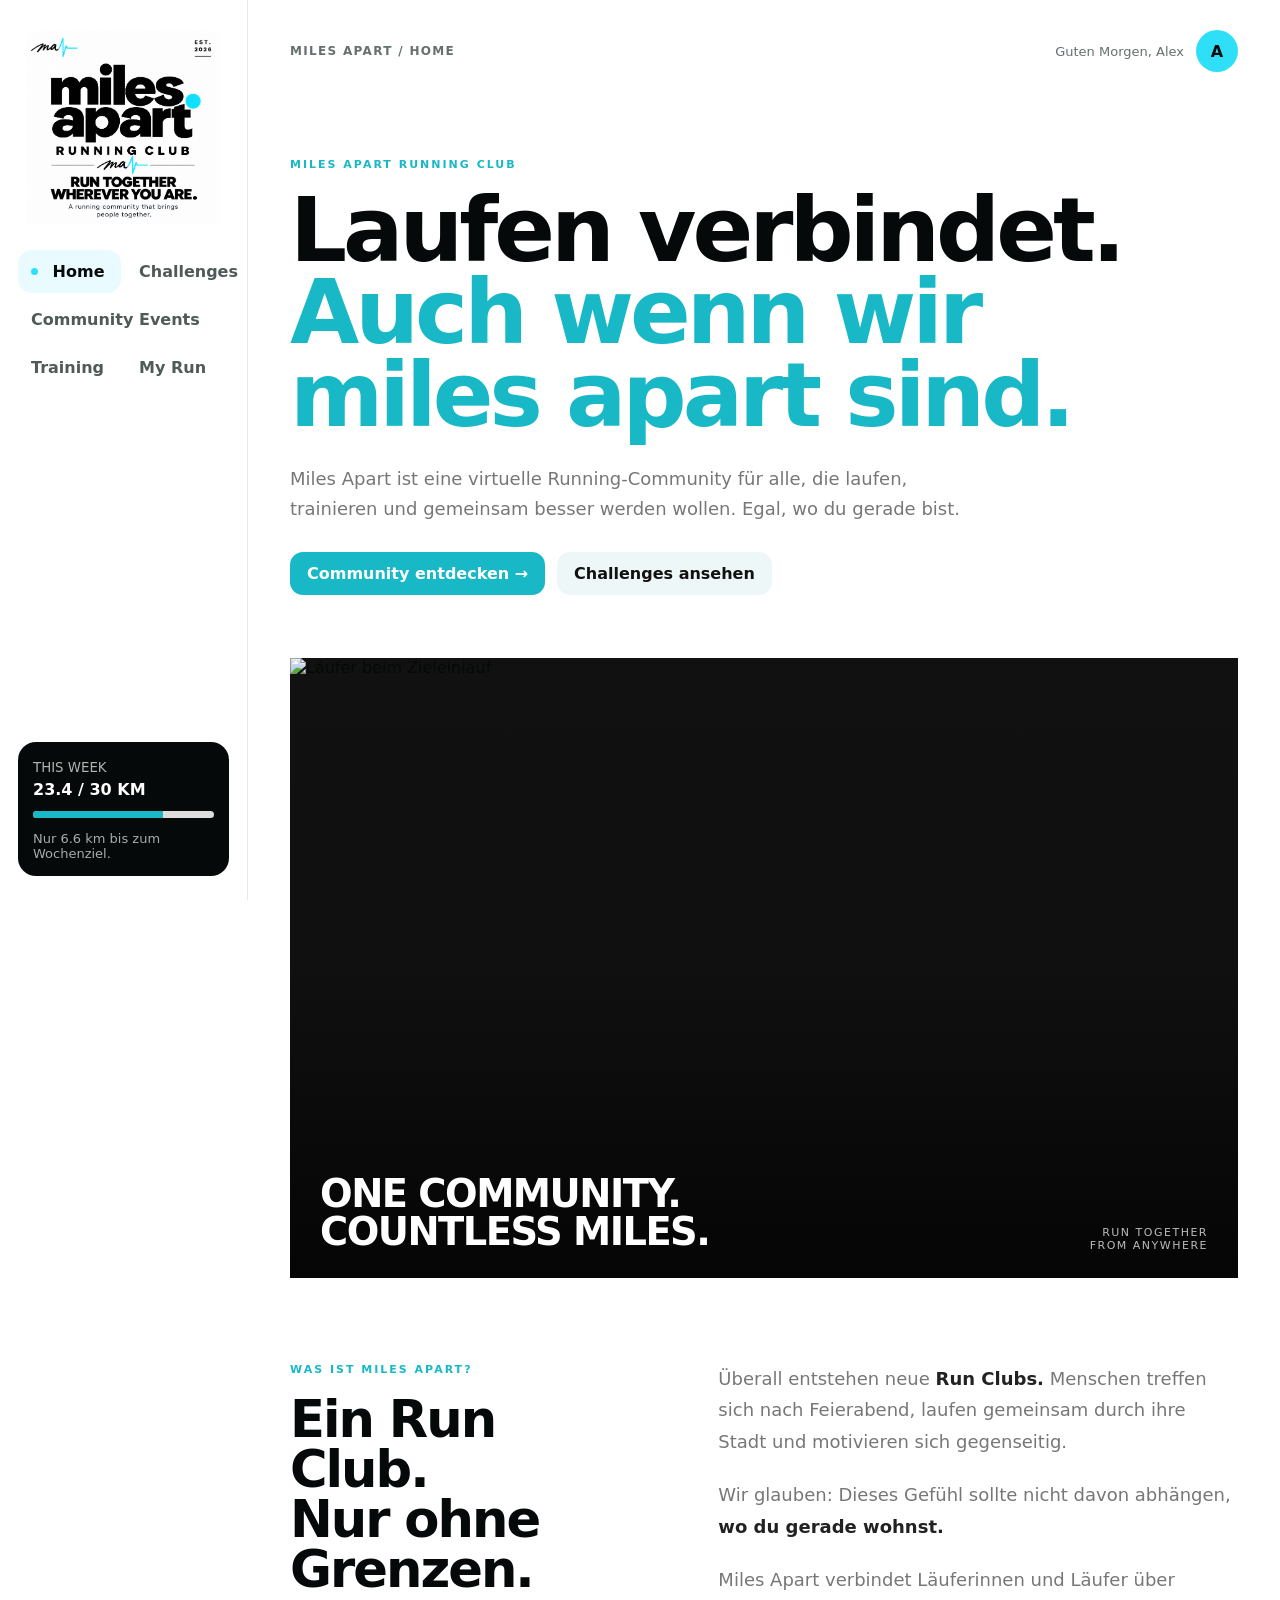
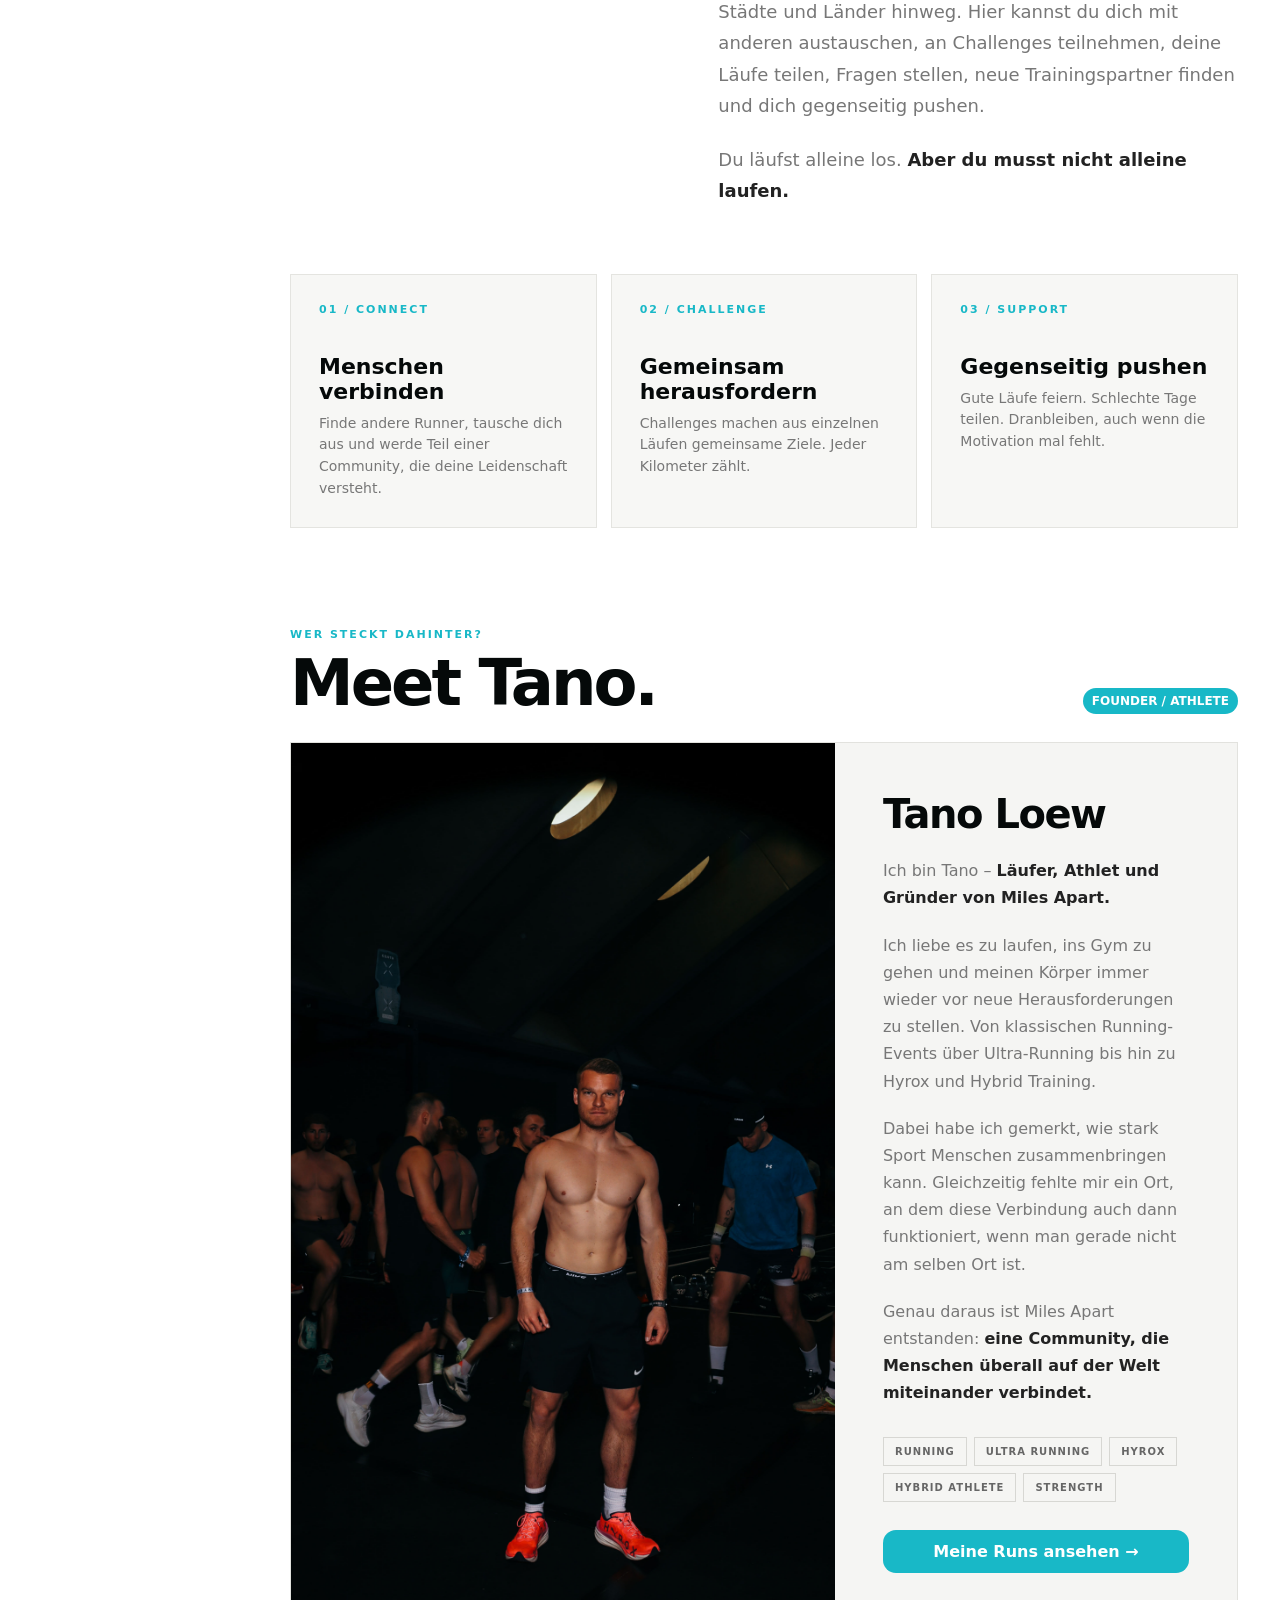
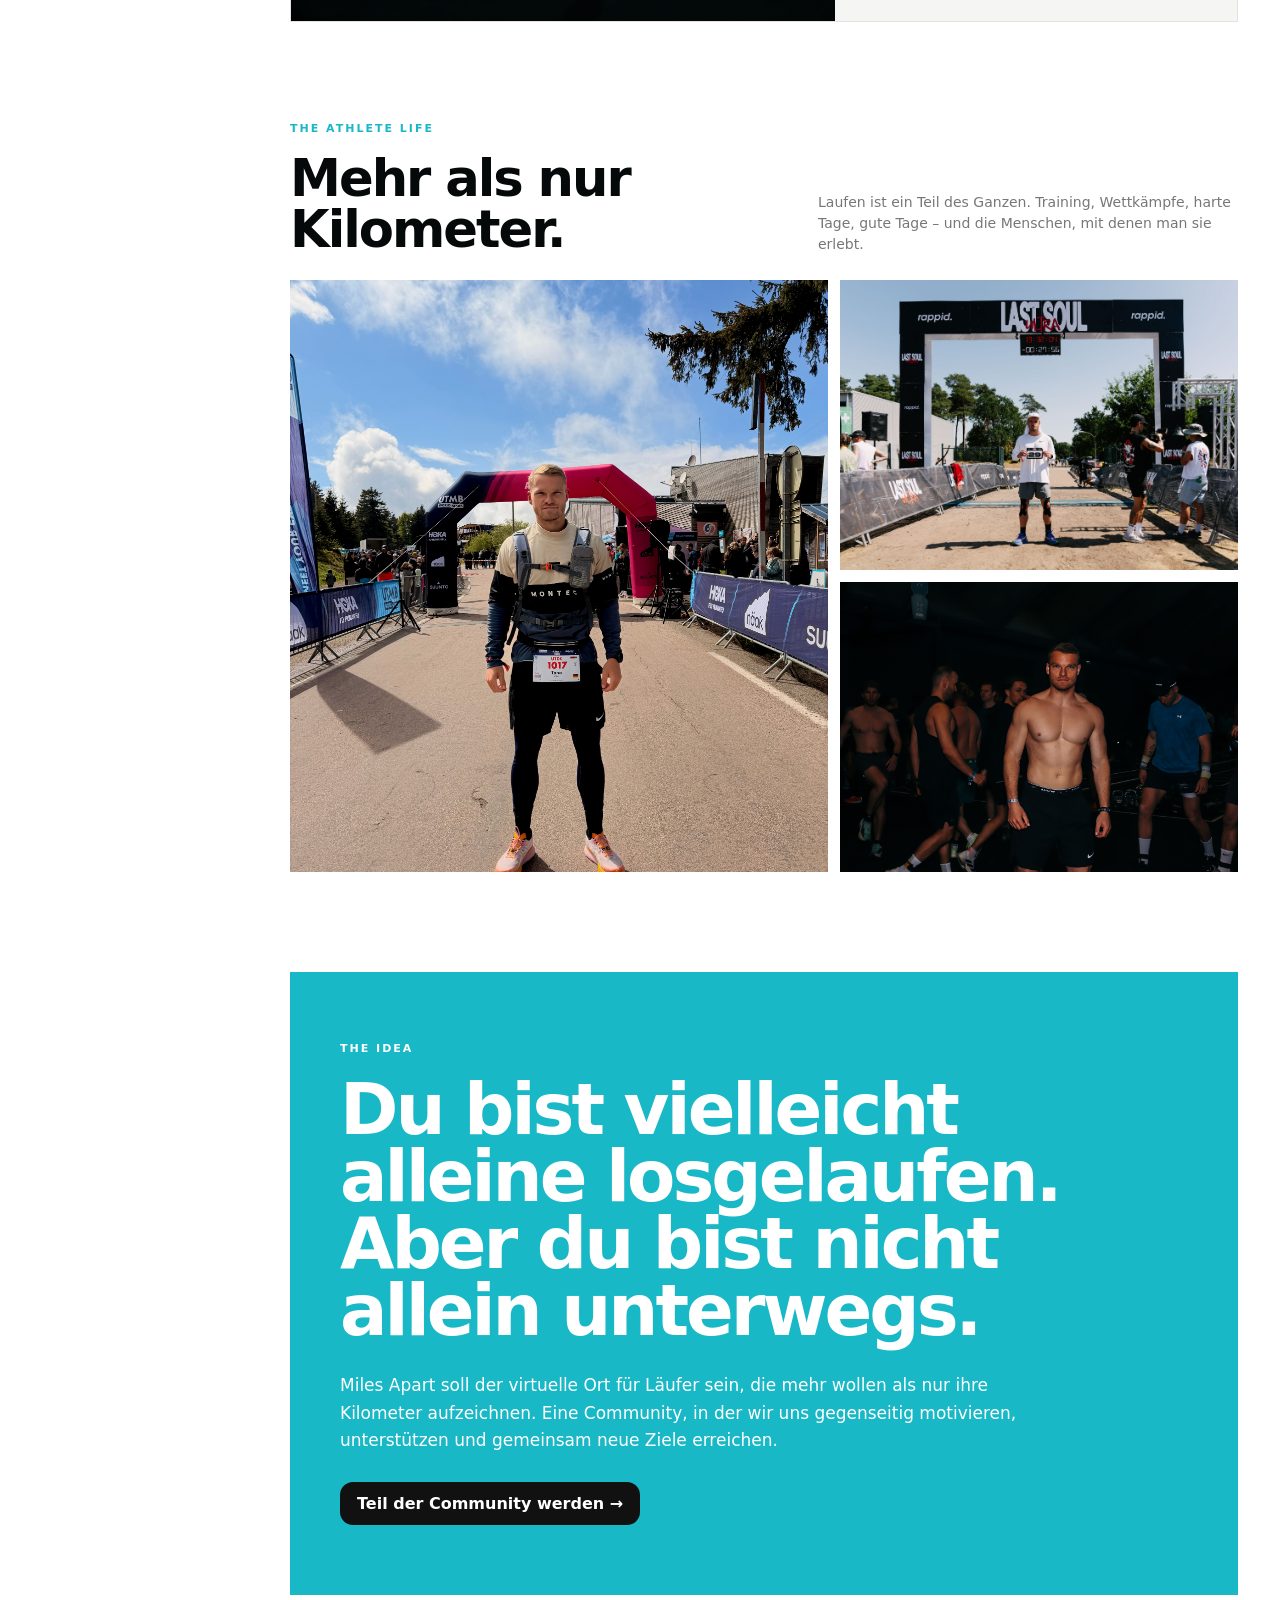
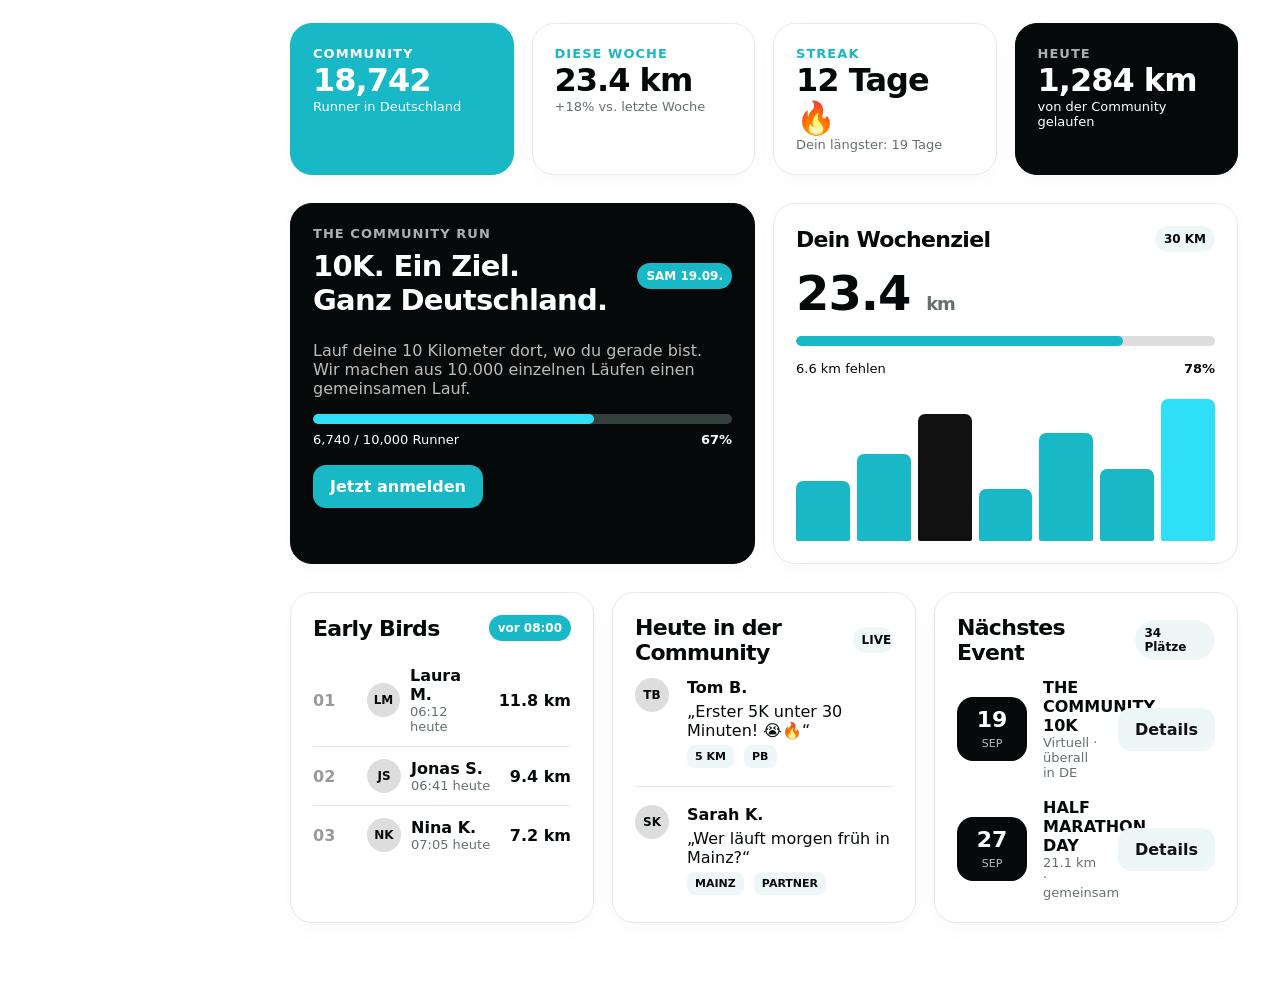
==== commit 1693f57b: "index.html aktualisieren" ====
--- a/index.html
+++ b/index.html
@@ -9,86 +9,62 @@
   <style>
 
     /* =========================================================
-       MILES APART
-       COLOR SYSTEM
-       Schwarz / Weiß / Türkisblau
+       MILES APART — ACCENT COLOR
+       Einzige Änderung: Lime/Grün wird durch Türkisblau ersetzt.
        ========================================================= */
 
     :root {
-      --accent: #16b8c8;
-      --accent-dark: #0d8996;
-      --black: #080909;
-      --black-soft: #101111;
-      --black-card: #131414;
-      --white: #f5f5f2;
-      --grey-light: #b5b6b1;
-      --grey: #858681;
-      --grey-dark: #292a28;
-      --border: #242624;
+      --miles-blue: #18b8c7;
+    }
+
+    .lime {
+      background-color: var(--miles-blue) !important;
+      border-color: var(--miles-blue) !important;
+      color: #ffffff !important;
+    }
+
+    .lime:hover {
+      background-color: #1199a6 !important;
+      border-color: #1199a6 !important;
+    }
+
+    .label {
+      color: var(--miles-blue);
+    }
+
+    .progress i {
+      background-color: var(--miles-blue);
+    }
+
+    .mini-progress i {
+      background-color: var(--miles-blue);
+    }
+
+    .bar i {
+      background-color: var(--miles-blue);
+    }
+
+    .badge.lime {
+      background-color: var(--miles-blue) !important;
+      border-color: var(--miles-blue) !important;
+      color: #ffffff !important;
+    }
+
+    .intro-eyebrow {
+      color: var(--miles-blue);
+    }
+
+    .founder-kicker {
+      color: var(--miles-blue);
+    }
+
+    .principle-number {
+      color: var(--miles-blue);
     }
 
 
     /* =========================================================
-       GLOBAL OVERRIDES
-       ========================================================= */
-
-    body {
-      background: var(--black);
-      color: var(--white);
-    }
-
-    a {
-      color: inherit;
-    }
-
-    .muted {
-      color: var(--grey) !important;
-    }
-
-
-    /* =========================================================
-       SIDEBAR
-       ========================================================= */
-
-    .sidebar {
-      background: #080909;
-      border-right-color: var(--border);
-    }
-
-    .nav a.active,
-    .nav a:hover {
-      color: var(--accent);
-    }
-
-    .side-bottom strong {
-      color: var(--white);
-    }
-
-    .mini-progress {
-      background: var(--grey-dark);
-    }
-
-    .mini-progress i {
-      background: var(--accent);
-    }
-
-
-    /* =========================================================
-       TOP BAR
-       ========================================================= */
-
-    .crumb {
-      color: var(--accent);
-    }
-
-    .avatar {
-      border-color: var(--accent);
-      color: var(--accent);
-    }
-
-
-    /* =========================================================
-       INTRO / HERO
+       HOME INTRO
        ========================================================= */
 
     .home-intro {
@@ -100,28 +76,27 @@
       font-weight: 800;
       letter-spacing: 2px;
       text-transform: uppercase;
-      color: var(--accent);
       margin-bottom: 18px;
     }
 
     .intro-title {
-      max-width: 1000px;
-      font-size: clamp(48px, 7vw, 94px);
-      line-height: .91;
+      max-width: 920px;
+      font-size: clamp(48px, 7vw, 92px);
+      line-height: .92;
       letter-spacing: -4px;
       margin: 0;
     }
 
     .intro-title span {
-      color: var(--accent);
+      color: var(--miles-blue);
     }
 
     .intro-copy {
       max-width: 680px;
-      margin-top: 30px;
+      margin-top: 28px;
       font-size: 18px;
       line-height: 1.65;
-      color: var(--grey-light);
+      color: #777;
     }
 
     .intro-actions {
@@ -129,33 +104,6 @@
       gap: 12px;
       flex-wrap: wrap;
       margin-top: 28px;
-    }
-
-
-    /* =========================================================
-       BUTTONS
-       ========================================================= */
-
-    .btn.lime {
-      background: var(--accent) !important;
-      border-color: var(--accent) !important;
-      color: #050707 !important;
-    }
-
-    .btn.lime:hover {
-      background: var(--white) !important;
-      border-color: var(--white) !important;
-    }
-
-    .btn.ghost {
-      background: transparent;
-      border-color: #3a3c39;
-      color: var(--white);
-    }
-
-    .btn.ghost:hover {
-      border-color: var(--accent);
-      color: var(--accent);
     }
 
 
@@ -187,8 +135,8 @@
       background:
         linear-gradient(
           to top,
-          rgba(0,0,0,.78) 0%,
-          rgba(0,0,0,.16) 48%,
+          rgba(0,0,0,.72) 0%,
+          rgba(0,0,0,.08) 50%,
           rgba(0,0,0,.02) 100%
         );
       pointer-events: none;
@@ -204,6 +152,7 @@
       align-items: flex-end;
       justify-content: space-between;
       gap: 20px;
+      color: #fff;
     }
 
     .photo-caption strong {
@@ -216,17 +165,17 @@
       font-size: 11px;
       letter-spacing: 1.5px;
       text-transform: uppercase;
-      color: #c5c6c1;
+      color: #bbb;
       text-align: right;
     }
 
 
     /* =========================================================
-       ABOUT PROJECT
+       WHAT IS MILES APART
        ========================================================= */
 
     .about-project {
-      margin-top: 90px;
+      margin-top: 85px;
     }
 
     .about-project-grid {
@@ -246,7 +195,7 @@
     .about-project-text {
       font-size: 18px;
       line-height: 1.75;
-      color: var(--grey-light);
+      color: #777;
       max-width: 760px;
     }
 
@@ -255,12 +204,12 @@
     }
 
     .about-project-text strong {
-      color: var(--white);
+      color: #222;
     }
 
 
     /* =========================================================
-       PRINCIPLES
+       THREE PRINCIPLES
        ========================================================= */
 
     .principles {
@@ -273,15 +222,14 @@
     .principle {
       padding: 28px;
       min-height: 190px;
-      background: var(--black-card);
-      border: 1px solid var(--border);
+      background: #f7f7f5;
+      border: 1px solid #e4e4e0;
     }
 
     .principle-number {
       font-size: 11px;
       font-weight: 800;
       letter-spacing: 2px;
-      color: var(--accent);
     }
 
     .principle h3 {
@@ -291,7 +239,7 @@
 
     .principle p {
       margin: 0;
-      color: var(--grey);
+      color: #777;
       line-height: 1.55;
       font-size: 14px;
     }
@@ -314,7 +262,6 @@
     }
 
     .founder-kicker {
-      color: var(--accent);
       font-size: 11px;
       font-weight: 800;
       letter-spacing: 2px;
@@ -333,8 +280,8 @@
       display: grid;
       grid-template-columns: 1.15fr .85fr;
       min-height: 590px;
-      background: var(--black-card);
-      border: 1px solid var(--border);
+      background: #f5f5f3;
+      border: 1px solid #e2e2de;
     }
 
     .founder-image {
@@ -364,14 +311,14 @@
     }
 
     .founder-content p {
-      color: var(--grey-light);
+      color: #777;
       font-size: 16px;
       line-height: 1.7;
       margin: 0 0 20px;
     }
 
     .founder-content p strong {
-      color: var(--white);
+      color: #222;
     }
 
     .founder-tags {
@@ -383,23 +330,23 @@
     }
 
     .founder-tag {
-      border: 1px solid #383a37;
+      border: 1px solid #d7d7d3;
       padding: 8px 11px;
       font-size: 10px;
       letter-spacing: 1px;
       font-weight: 700;
       text-transform: uppercase;
-      color: var(--grey-light);
+      color: #666;
     }
 
     .founder-tag:hover {
-      border-color: var(--accent);
-      color: var(--accent);
+      border-color: var(--miles-blue);
+      color: var(--miles-blue);
     }
 
 
     /* =========================================================
-       PHOTO STORY
+       PHOTO STRIP
        ========================================================= */
 
     .visual-story {
@@ -423,7 +370,7 @@
 
     .visual-story-head p {
       max-width: 420px;
-      color: var(--grey);
+      color: #777;
       line-height: 1.5;
       margin: 0;
       font-size: 14px;
@@ -459,14 +406,14 @@
 
 
     /* =========================================================
-       BIG STATEMENT
+       COMMUNITY STATEMENT
        ========================================================= */
 
     .statement {
       margin-top: 100px;
       padding: 70px 50px;
-      background: var(--accent);
-      color: #050707;
+      background: var(--miles-blue);
+      color: #fff;
     }
 
     .statement-label {
@@ -494,70 +441,51 @@
 
     .statement .btn {
       margin-top: 28px;
-      background: #050707 !important;
+      background: #111 !important;
       color: #fff !important;
-      border-color: #050707 !important;
+      border-color: #111 !important;
     }
 
     .statement .btn:hover {
       background: #fff !important;
-      color: #050707 !important;
+      color: #111 !important;
       border-color: #fff !important;
     }
 
 
     /* =========================================================
-       GENERAL CARDS
+       CARDS / ACCENT ELEMENTS
        ========================================================= */
 
-    .card {
-      background: var(--black-card);
-      border-color: var(--border);
-    }
-
     .card.lime {
-      background: var(--accent);
-      color: #050707;
+      background: var(--miles-blue) !important;
+      color: #fff !important;
     }
 
     .card.lime .label,
     .card.lime .small,
     .card.lime .kpi {
-      color: #050707 !important;
-    }
-
-    .card.dark {
-      background: #0d0e0e;
-      border-color: var(--border);
-    }
-
-    .label {
-      color: var(--accent);
-    }
-
-    .badge.lime {
-      background: var(--accent) !important;
-      color: #050707 !important;
-    }
-
-    .tag {
-      border-color: #3a3c39;
+      color: #fff !important;
     }
 
     .progress {
-      background: #292b29;
+      background: #ddd;
     }
 
     .progress i {
-      background: var(--accent);
+      background: var(--miles-blue);
     }
 
     .bar i {
-      background: var(--accent);
-    }
-
-    .date b {
-      color: var(--accent);
+      background: var(--miles-blue);
+    }
+
+    .mini-progress {
+      background: #ddd;
+    }
+
+    .mini-progress i {
+      background: var(--miles-blue);
     }
 
 
@@ -633,10 +561,6 @@
 
       .photo-caption strong {
         font-size: 26px;
-      }
-
-      .photo-caption span {
-        display: none;
       }
 
       .about-project,
@@ -664,10 +588,6 @@
 
       .statement {
         padding: 42px 24px;
-      }
-
-      .statement h2 {
-        letter-spacing: -2px;
       }
     }
 
@@ -958,8 +878,8 @@
 
 
           <p>
-            Finde andere Runner, tausche dich aus und werde
-            Teil einer Community, die deine Leidenschaft versteht.
+            Finde andere Runner, tausche dich aus und werde Teil
+            einer Community, die deine Leidenschaft versteht.
           </p>
 
         </div>
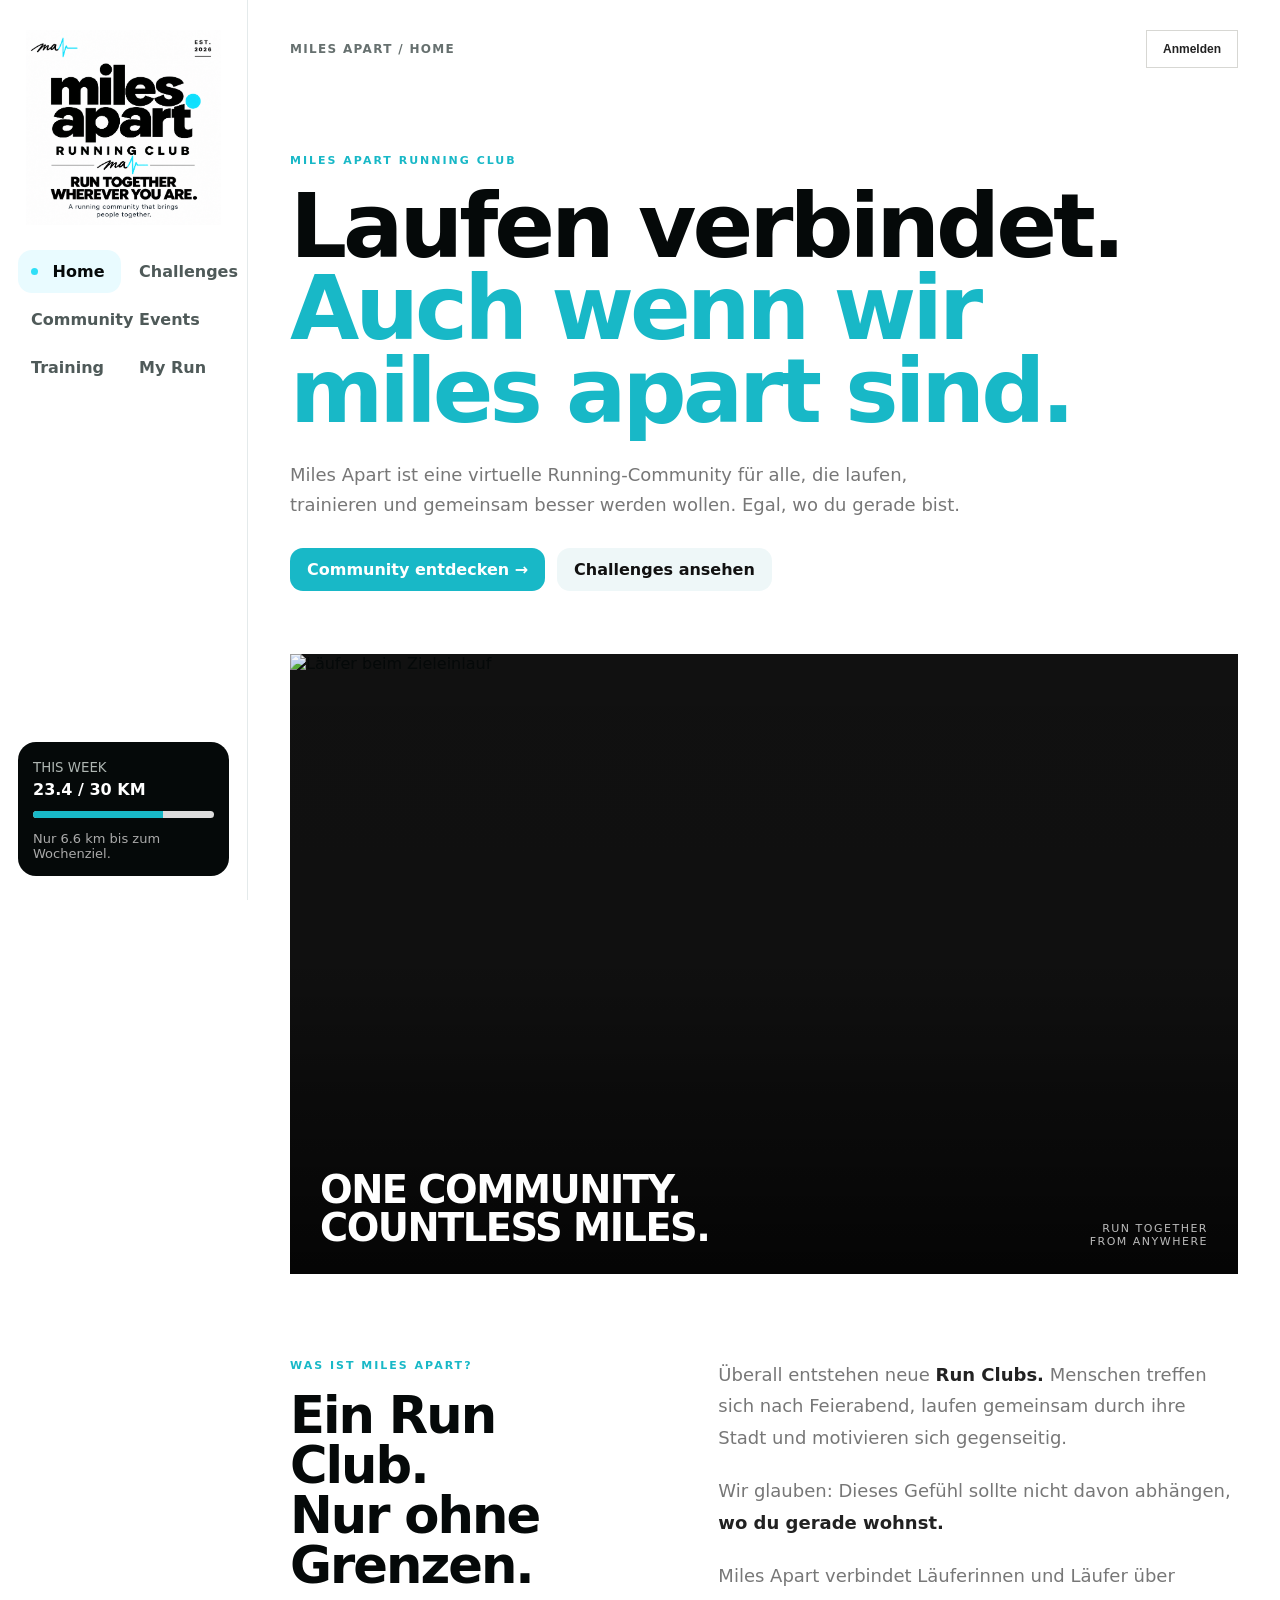
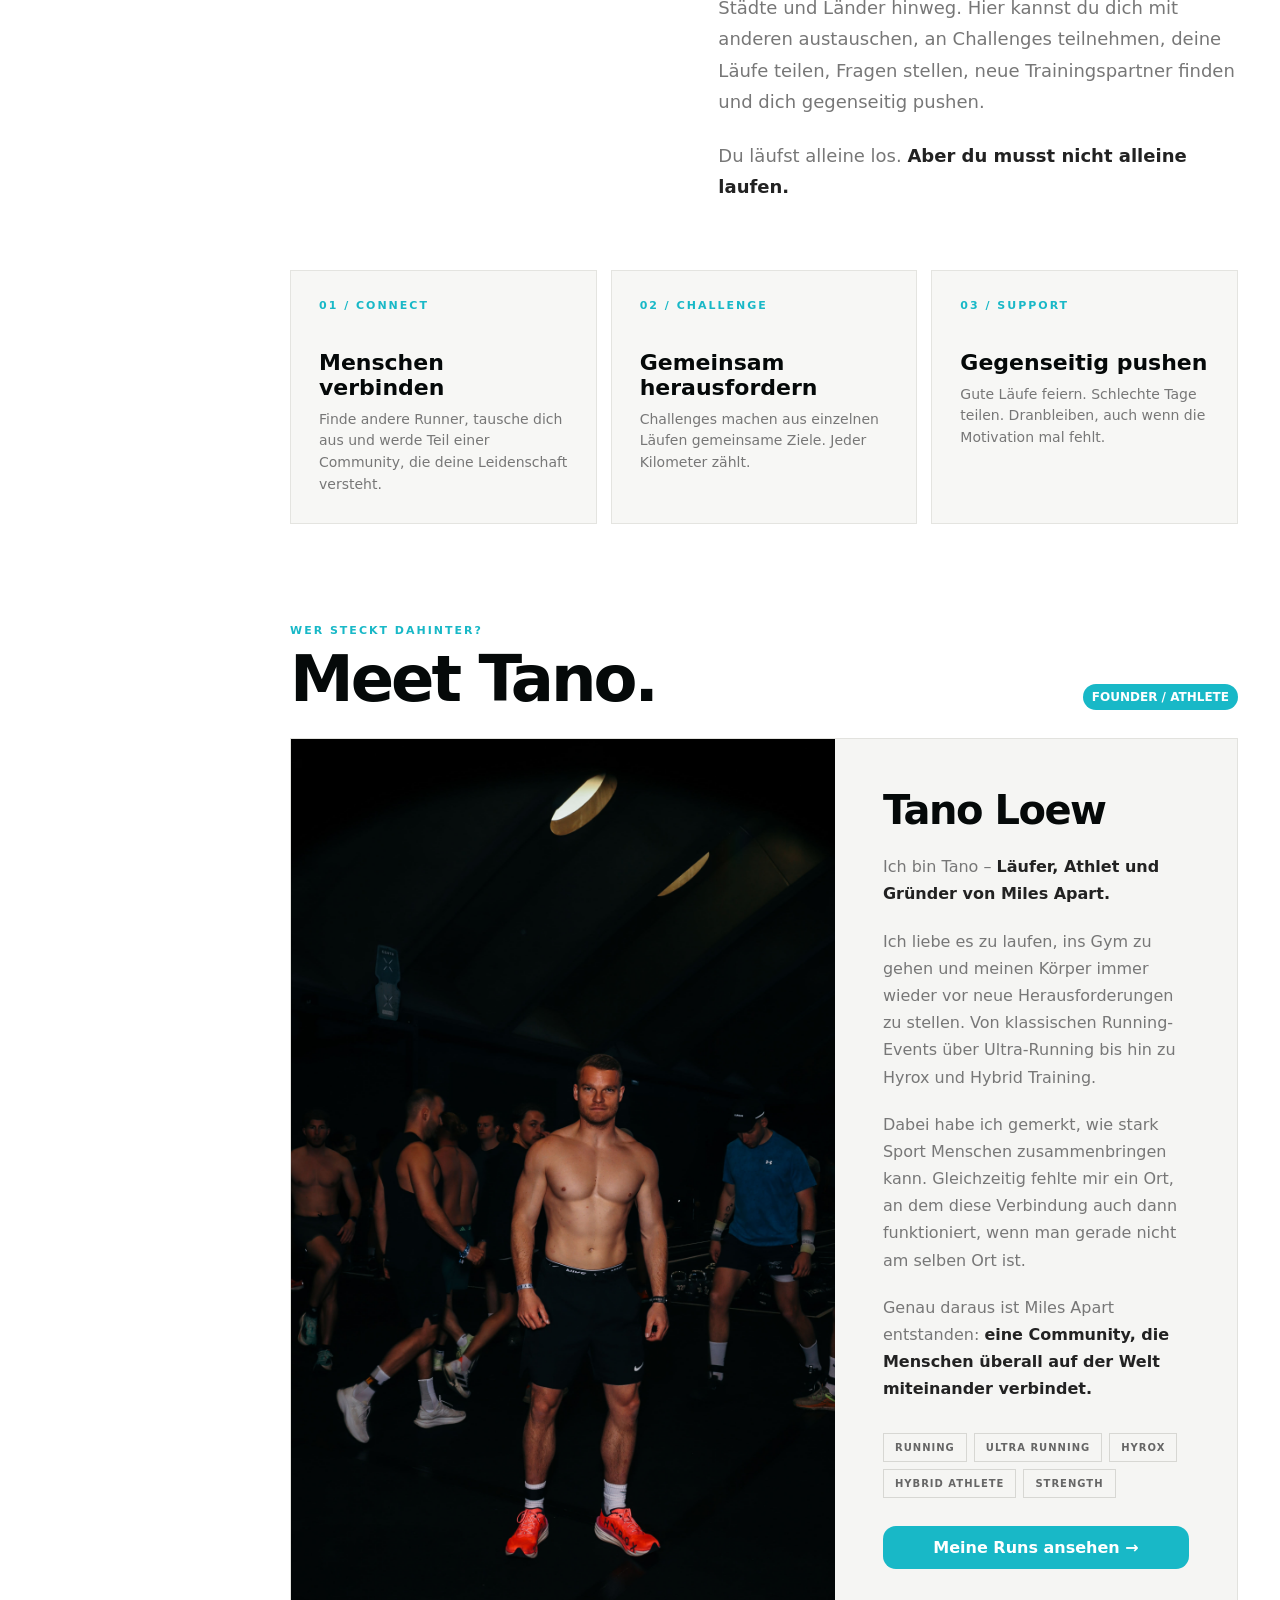
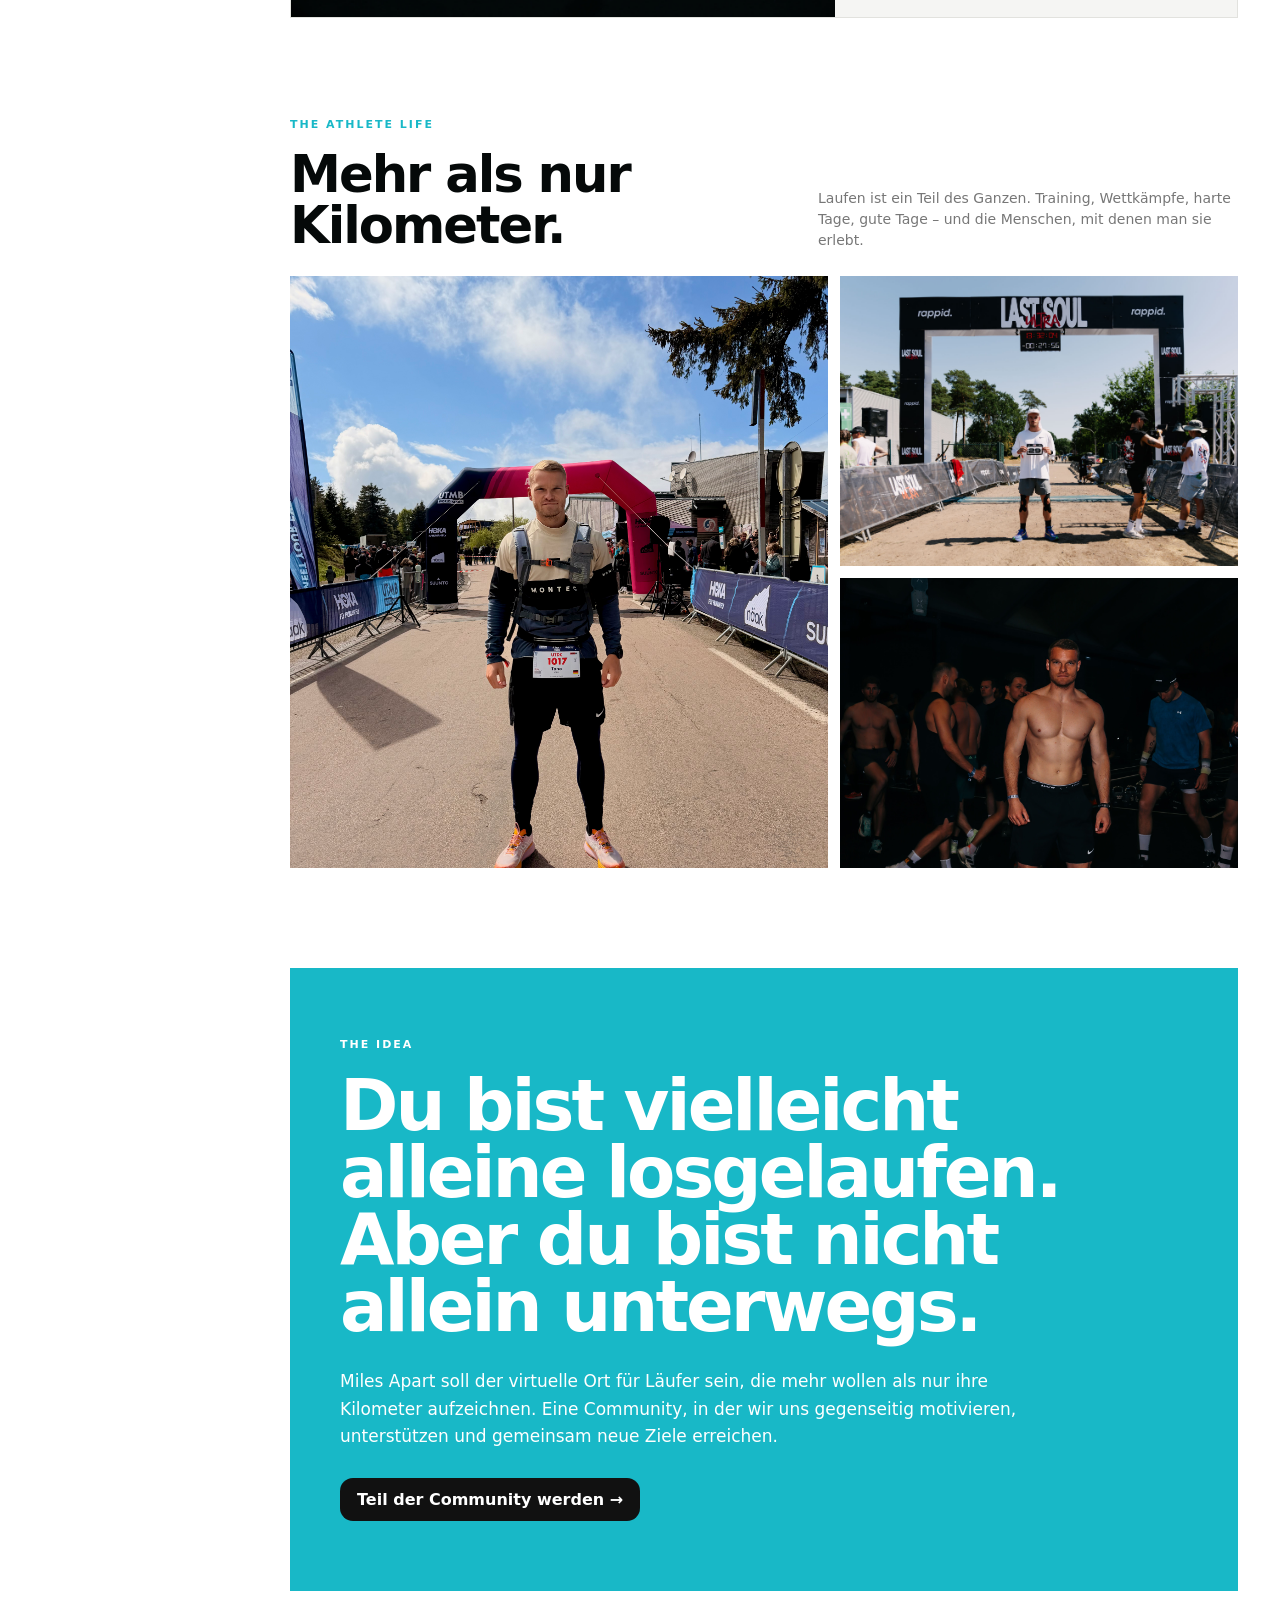
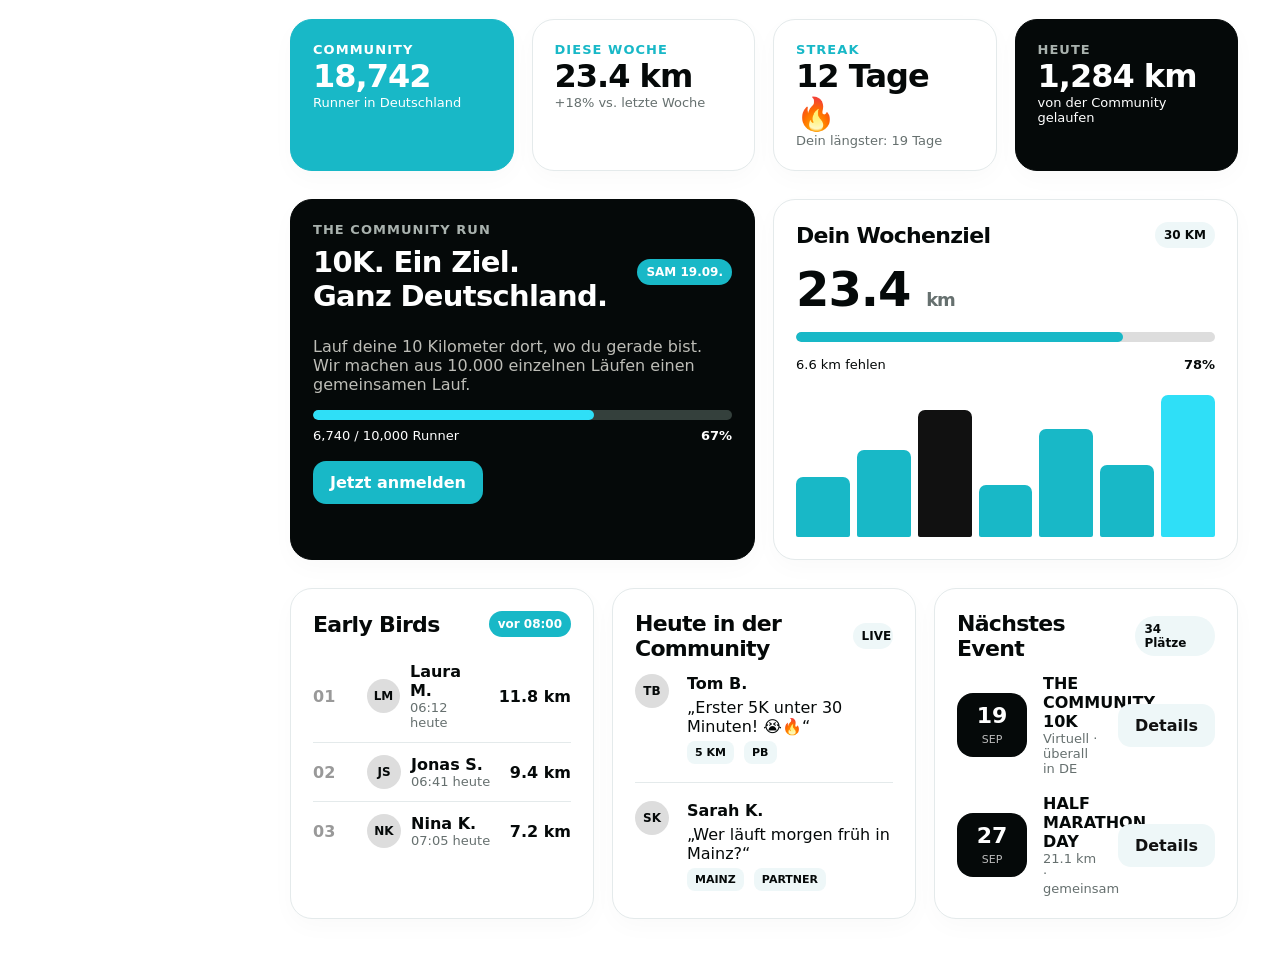
==== commit 79c7eaf4: "index.html aktualisieren" ====
--- a/index.html
+++ b/index.html
@@ -1,21 +1,35 @@
 <!doctype html>
 <html lang="de">
+
 <head>
+
   <meta charset="utf-8">
-  <meta name="viewport" content="width=device-width, initial-scale=1">
-  <title>Home — Miles Apart Running Club</title>
-  <link rel="stylesheet" href="style.css">
+
+  <meta
+    name="viewport"
+    content="width=device-width, initial-scale=1"
+  >
+
+  <title>
+    Home — Miles Apart Running Club
+  </title>
+
+  <link
+    rel="stylesheet"
+    href="style.css"
+  >
+
 
   <style>
 
     /* =========================================================
        MILES APART — ACCENT COLOR
-       Einzige Änderung: Lime/Grün wird durch Türkisblau ersetzt.
        ========================================================= */
 
     :root {
       --miles-blue: #18b8c7;
     }
+
 
     .lime {
       background-color: var(--miles-blue) !important;
@@ -23,26 +37,32 @@
       color: #ffffff !important;
     }
 
+
     .lime:hover {
       background-color: #1199a6 !important;
       border-color: #1199a6 !important;
     }
 
+
     .label {
       color: var(--miles-blue);
     }
 
+
     .progress i {
       background-color: var(--miles-blue);
     }
 
+
     .mini-progress i {
       background-color: var(--miles-blue);
     }
 
+
     .bar i {
       background-color: var(--miles-blue);
     }
+
 
     .badge.lime {
       background-color: var(--miles-blue) !important;
@@ -50,13 +70,16 @@
       color: #ffffff !important;
     }
 
+
     .intro-eyebrow {
       color: var(--miles-blue);
     }
 
+
     .founder-kicker {
       color: var(--miles-blue);
     }
+
 
     .principle-number {
       color: var(--miles-blue);
@@ -70,6 +93,7 @@
     .home-intro {
       padding: 58px 0 35px;
     }
+
 
     .intro-eyebrow {
       font-size: 11px;
@@ -79,6 +103,7 @@
       margin-bottom: 18px;
     }
 
+
     .intro-title {
       max-width: 920px;
       font-size: clamp(48px, 7vw, 92px);
@@ -87,9 +112,11 @@
       margin: 0;
     }
 
+
     .intro-title span {
       color: var(--miles-blue);
     }
+
 
     .intro-copy {
       max-width: 680px;
@@ -98,6 +125,7 @@
       line-height: 1.65;
       color: #777;
     }
+
 
     .intro-actions {
       display: flex;
@@ -120,6 +148,7 @@
       background: #111;
     }
 
+
     .story-photo img {
       width: 100%;
       height: 100%;
@@ -127,6 +156,7 @@
       object-position: center 38%;
       display: block;
     }
+
 
     .story-photo::after {
       content: "";
@@ -142,6 +172,7 @@
       pointer-events: none;
     }
 
+
     .photo-caption {
       position: absolute;
       z-index: 2;
@@ -155,11 +186,13 @@
       color: #fff;
     }
 
+
     .photo-caption strong {
       font-size: clamp(25px, 3vw, 42px);
       line-height: 1;
       letter-spacing: -1.5px;
     }
+
 
     .photo-caption span {
       font-size: 11px;
@@ -171,12 +204,13 @@
 
 
     /* =========================================================
-       WHAT IS MILES APART
+       ABOUT PROJECT
        ========================================================= */
 
     .about-project {
       margin-top: 85px;
     }
+
 
     .about-project-grid {
       display: grid;
@@ -185,6 +219,7 @@
       align-items: start;
     }
 
+
     .about-project h2 {
       font-size: clamp(34px, 4vw, 56px);
       line-height: .98;
@@ -192,6 +227,7 @@
       margin: 0;
     }
 
+
     .about-project-text {
       font-size: 18px;
       line-height: 1.75;
@@ -199,9 +235,11 @@
       max-width: 760px;
     }
 
+
     .about-project-text p {
       margin: 0 0 22px;
     }
+
 
     .about-project-text strong {
       color: #222;
@@ -219,6 +257,7 @@
       margin-top: 45px;
     }
 
+
     .principle {
       padding: 28px;
       min-height: 190px;
@@ -226,16 +265,19 @@
       border: 1px solid #e4e4e0;
     }
 
+
     .principle-number {
       font-size: 11px;
       font-weight: 800;
       letter-spacing: 2px;
     }
 
+
     .principle h3 {
       font-size: 22px;
       margin: 38px 0 9px;
     }
+
 
     .principle p {
       margin: 0;
@@ -252,6 +294,7 @@
     .founder {
       margin-top: 100px;
     }
+
 
     .founder-head {
       display: flex;
@@ -261,6 +304,7 @@
       margin-bottom: 28px;
     }
 
+
     .founder-kicker {
       font-size: 11px;
       font-weight: 800;
@@ -269,12 +313,14 @@
       margin-bottom: 12px;
     }
 
+
     .founder-head h2 {
       font-size: clamp(40px, 5vw, 68px);
       line-height: .95;
       letter-spacing: -3px;
       margin: 0;
     }
+
 
     .founder-layout {
       display: grid;
@@ -284,10 +330,12 @@
       border: 1px solid #e2e2de;
     }
 
+
     .founder-image {
       min-height: 590px;
       overflow: hidden;
     }
+
 
     .founder-image img {
       width: 100%;
@@ -297,6 +345,7 @@
       display: block;
     }
 
+
     .founder-content {
       padding: 48px;
       display: flex;
@@ -304,11 +353,13 @@
       justify-content: center;
     }
 
+
     .founder-content h3 {
       font-size: 40px;
       letter-spacing: -1.5px;
       margin: 0 0 20px;
     }
+
 
     .founder-content p {
       color: #777;
@@ -317,9 +368,11 @@
       margin: 0 0 20px;
     }
 
+
     .founder-content p strong {
       color: #222;
     }
+
 
     .founder-tags {
       display: flex;
@@ -328,6 +381,7 @@
       margin-top: 10px;
       margin-bottom: 28px;
     }
+
 
     .founder-tag {
       border: 1px solid #d7d7d3;
@@ -339,6 +393,7 @@
       color: #666;
     }
 
+
     .founder-tag:hover {
       border-color: var(--miles-blue);
       color: var(--miles-blue);
@@ -352,6 +407,7 @@
     .visual-story {
       margin-top: 100px;
     }
+
 
     .visual-story-head {
       display: flex;
@@ -361,12 +417,14 @@
       margin-bottom: 25px;
     }
 
+
     .visual-story-head h2 {
       margin: 0;
       font-size: clamp(32px, 4vw, 52px);
       letter-spacing: -2px;
       line-height: 1;
     }
+
 
     .visual-story-head p {
       max-width: 420px;
@@ -376,6 +434,7 @@
       font-size: 14px;
     }
 
+
     .photo-grid {
       display: grid;
       grid-template-columns: 1.15fr .85fr;
@@ -383,14 +442,17 @@
       gap: 12px;
     }
 
+
     .photo-grid-item {
       overflow: hidden;
       background: #111;
     }
 
+
     .photo-grid-item:first-child {
       grid-row: 1 / 3;
     }
+
 
     .photo-grid-item img {
       width: 100%;
@@ -400,6 +462,7 @@
       transition: transform .5s ease;
     }
 
+
     .photo-grid-item:hover img {
       transform: scale(1.03);
     }
@@ -415,6 +478,7 @@
       background: var(--miles-blue);
       color: #fff;
     }
+
 
     .statement-label {
       font-size: 11px;
@@ -424,6 +488,7 @@
       margin-bottom: 22px;
     }
 
+
     .statement h2 {
       max-width: 950px;
       margin: 0;
@@ -432,6 +497,7 @@
       letter-spacing: -3px;
     }
 
+
     .statement p {
       max-width: 680px;
       margin: 28px 0 0;
@@ -439,6 +505,7 @@
       line-height: 1.6;
     }
 
+
     .statement .btn {
       margin-top: 28px;
       background: #111 !important;
@@ -446,6 +513,7 @@
       border-color: #111 !important;
     }
 
+
     .statement .btn:hover {
       background: #fff !important;
       color: #111 !important;
@@ -454,13 +522,14 @@
 
 
     /* =========================================================
-       CARDS / ACCENT ELEMENTS
+       CARDS
        ========================================================= */
 
     .card.lime {
       background: var(--miles-blue) !important;
       color: #fff !important;
     }
+
 
     .card.lime .label,
     .card.lime .small,
@@ -468,24 +537,308 @@
       color: #fff !important;
     }
 
+
     .progress {
       background: #ddd;
     }
 
+
     .progress i {
       background: var(--miles-blue);
     }
 
+
     .bar i {
       background: var(--miles-blue);
     }
 
+
     .mini-progress {
       background: #ddd;
     }
 
+
     .mini-progress i {
       background: var(--miles-blue);
+    }
+
+
+    /* =========================================================
+       TOP USER AREA
+       ========================================================= */
+
+    .top-right {
+      display: flex;
+      align-items: center;
+      gap: 12px;
+    }
+
+
+    .user-area {
+      display: flex;
+      align-items: center;
+      gap: 10px;
+    }
+
+
+    .user-greeting {
+      font-size: 13px;
+      color: #666;
+      white-space: nowrap;
+    }
+
+
+    .login-button {
+      display: inline-flex;
+      align-items: center;
+      justify-content: center;
+      min-height: 38px;
+      padding: 0 16px;
+      border: 1px solid #d7d7d3;
+      background: #fff;
+      color: #222;
+      font-size: 12px;
+      font-weight: 700;
+      cursor: pointer;
+      transition: .2s ease;
+    }
+
+
+    .login-button:hover {
+      border-color: var(--miles-blue);
+      color: var(--miles-blue);
+    }
+
+
+    .user-avatar-button {
+      width: 38px;
+      height: 38px;
+      border-radius: 50%;
+      border: 2px solid var(--miles-blue);
+      background: #fff;
+      color: var(--miles-blue);
+      display: flex;
+      align-items: center;
+      justify-content: center;
+      font-weight: 800;
+      font-size: 13px;
+      cursor: pointer;
+    }
+
+
+    .account-menu {
+      position: absolute;
+      top: 52px;
+      right: 0;
+      width: 190px;
+      background: #fff;
+      border: 1px solid #ddd;
+      box-shadow: 0 15px 40px rgba(0,0,0,.12);
+      padding: 8px;
+      z-index: 50;
+      display: none;
+    }
+
+
+    .account-menu.open {
+      display: block;
+    }
+
+
+    .account-menu-name {
+      padding: 11px;
+      font-weight: 800;
+      border-bottom: 1px solid #eee;
+      margin-bottom: 5px;
+    }
+
+
+    .account-menu button {
+      width: 100%;
+      padding: 11px;
+      border: 0;
+      background: transparent;
+      text-align: left;
+      cursor: pointer;
+      font-size: 12px;
+    }
+
+
+    .account-menu button:hover {
+      background: #f5f5f3;
+      color: var(--miles-blue);
+    }
+
+
+    /* =========================================================
+       LOGIN MODAL
+       ========================================================= */
+
+    .auth-overlay {
+      position: fixed;
+      inset: 0;
+      background: rgba(0,0,0,.55);
+      display: none;
+      align-items: center;
+      justify-content: center;
+      padding: 20px;
+      z-index: 100;
+    }
+
+
+    .auth-overlay.open {
+      display: flex;
+    }
+
+
+    .auth-modal {
+      position: relative;
+      width: min(440px, 100%);
+      background: #fff;
+      padding: 38px;
+      box-shadow: 0 25px 80px rgba(0,0,0,.25);
+    }
+
+
+    .auth-close {
+      position: absolute;
+      top: 15px;
+      right: 17px;
+      width: 32px;
+      height: 32px;
+      border: 0;
+      background: transparent;
+      font-size: 25px;
+      line-height: 1;
+      cursor: pointer;
+      color: #555;
+    }
+
+
+    .auth-close:hover {
+      color: var(--miles-blue);
+    }
+
+
+    .auth-eyebrow {
+      color: var(--miles-blue);
+      font-size: 10px;
+      font-weight: 800;
+      letter-spacing: 2px;
+      text-transform: uppercase;
+      margin-bottom: 10px;
+    }
+
+
+    .auth-modal h2 {
+      font-size: 32px;
+      line-height: 1;
+      letter-spacing: -1px;
+      margin: 0 0 10px;
+    }
+
+
+    .auth-description {
+      color: #777;
+      font-size: 14px;
+      line-height: 1.5;
+      margin: 0 0 25px;
+    }
+
+
+    .auth-tabs {
+      display: grid;
+      grid-template-columns: 1fr 1fr;
+      border-bottom: 1px solid #ddd;
+      margin-bottom: 25px;
+    }
+
+
+    .auth-tab {
+      padding: 12px 8px;
+      border: 0;
+      background: transparent;
+      color: #888;
+      font-size: 12px;
+      font-weight: 700;
+      cursor: pointer;
+      border-bottom: 2px solid transparent;
+    }
+
+
+    .auth-tab.active {
+      color: var(--miles-blue);
+      border-bottom-color: var(--miles-blue);
+    }
+
+
+    .auth-form {
+      display: none;
+    }
+
+
+    .auth-form.active {
+      display: block;
+    }
+
+
+    .form-group {
+      margin-bottom: 16px;
+    }
+
+
+    .form-group label {
+      display: block;
+      font-size: 11px;
+      font-weight: 700;
+      margin-bottom: 7px;
+      color: #333;
+    }
+
+
+    .form-group input {
+      width: 100%;
+      box-sizing: border-box;
+      padding: 13px 14px;
+      border: 1px solid #d7d7d3;
+      background: #fafaf8;
+      color: #222;
+      font-family: inherit;
+      font-size: 14px;
+      outline: none;
+    }
+
+
+    .form-group input:focus {
+      border-color: var(--miles-blue);
+      background: #fff;
+    }
+
+
+    .auth-submit {
+      width: 100%;
+      border: 1px solid var(--miles-blue);
+      background: var(--miles-blue);
+      color: #fff;
+      padding: 14px;
+      font-size: 12px;
+      font-weight: 800;
+      cursor: pointer;
+      margin-top: 4px;
+    }
+
+
+    .auth-submit:hover {
+      background: #1199a6;
+      border-color: #1199a6;
+    }
+
+
+    .auth-message {
+      min-height: 18px;
+      margin-top: 12px;
+      font-size: 12px;
+      color: #d34b4b;
     }
 
 
@@ -499,43 +852,53 @@
         padding-top: 38px;
       }
 
+
       .intro-title {
         letter-spacing: -2.5px;
       }
+
 
       .about-project-grid {
         grid-template-columns: 1fr;
         gap: 30px;
       }
 
+
       .principles {
         grid-template-columns: 1fr;
       }
 
+
       .founder-layout {
         grid-template-columns: 1fr;
       }
 
+
       .founder-image {
         min-height: 500px;
       }
 
+
       .founder-content {
         padding: 35px;
       }
+
 
       .photo-grid {
         grid-template-columns: 1fr;
         grid-template-rows: 430px 260px 260px;
       }
 
+
       .photo-grid-item:first-child {
         grid-row: auto;
       }
 
+
       .statement {
         padding: 50px 30px;
       }
+
     }
 
 
@@ -545,13 +908,16 @@
         font-size: 48px;
       }
 
+
       .intro-copy {
         font-size: 16px;
       }
 
+
       .story-photo {
         min-height: 400px;
       }
+
 
       .photo-caption {
         left: 20px;
@@ -559,9 +925,11 @@
         bottom: 20px;
       }
 
+
       .photo-caption strong {
         font-size: 26px;
       }
+
 
       .about-project,
       .founder,
@@ -570,32 +938,50 @@
         margin-top: 65px;
       }
 
+
       .founder-image {
         min-height: 430px;
       }
 
+
       .founder-content {
         padding: 28px 24px;
       }
 
+
       .founder-content h3 {
         font-size: 32px;
       }
 
+
       .photo-grid {
         grid-template-rows: 380px 230px 230px;
       }
 
+
       .statement {
         padding: 42px 24px;
       }
+
+
+      .top-right .user-greeting {
+        display: none;
+      }
+
+
+      .auth-modal {
+        padding: 30px 24px;
+      }
+
     }
 
   </style>
+
 </head>
 
 
 <body>
+
 
 <div class="shell">
 
@@ -605,6 +991,7 @@
        ======================================================= -->
 
   <aside class="sidebar">
+
 
     <div class="brand">
 
@@ -622,7 +1009,10 @@
 
     <nav class="nav">
 
-      <a class="active" href="index.html">
+      <a
+        class="active"
+        href="index.html"
+      >
         Home
       </a>
 
@@ -654,6 +1044,7 @@
       <small>
         THIS WEEK
       </small>
+
 
       <strong>
         23.4 / 30 KM
@@ -688,6 +1079,7 @@
 
     <div class="top">
 
+
       <div class="crumb">
         MILES APART / HOME
       </div>
@@ -695,13 +1087,75 @@
 
       <div class="top-right">
 
-        <span class="small muted">
-          Guten Morgen, Alex
-        </span>
-
-
-        <div class="avatar">
-          A
+        <!--
+          Dieser Bereich wird automatisch durch JavaScript
+          angepasst:
+          Besucher = "Anmelden"
+          User = "Hallo, Name" + Avatar
+        -->
+
+        <div
+          id="guestArea"
+          class="user-area"
+        >
+
+          <button
+            class="login-button"
+            id="openLoginButton"
+            type="button"
+          >
+            Anmelden
+          </button>
+
+        </div>
+
+
+        <div
+          id="loggedInArea"
+          class="user-area"
+          style="display:none; position:relative;"
+        >
+
+          <span
+            class="user-greeting"
+            id="userGreeting"
+          >
+            Hallo
+          </span>
+
+
+          <button
+            class="user-avatar-button"
+            id="avatarButton"
+            type="button"
+            aria-label="Account-Menü öffnen"
+          >
+            A
+          </button>
+
+
+          <div
+            class="account-menu"
+            id="accountMenu"
+          >
+
+            <div
+              class="account-menu-name"
+              id="accountMenuName"
+            >
+              User
+            </div>
+
+
+            <button
+              type="button"
+              id="logoutButton"
+            >
+              Abmelden
+            </button>
+
+          </div>
+
         </div>
 
       </div>
@@ -715,6 +1169,7 @@
 
     <section class="home-intro">
 
+
       <div class="intro-eyebrow">
         MILES APART RUNNING CLUB
       </div>
@@ -741,6 +1196,7 @@
 
 
       <div class="intro-actions">
+
 
         <a
           class="btn lime"
@@ -768,6 +1224,7 @@
 
     <div class="story-photo">
 
+
       <img
         src="IMG_3005(1).jpeg"
         alt="Läufer beim Zieleinlauf"
@@ -776,6 +1233,7 @@
 
       <div class="photo-caption">
 
+
         <div>
 
           <strong>
@@ -808,6 +1266,7 @@
 
         <div>
 
+
           <div class="intro-eyebrow">
             WAS IST MILES APART?
           </div>
@@ -824,6 +1283,7 @@
 
 
         <div class="about-project-text">
+
 
           <p>
             Überall entstehen neue
@@ -867,6 +1327,7 @@
 
         <div class="principle">
 
+
           <div class="principle-number">
             01 / CONNECT
           </div>
@@ -887,6 +1348,7 @@
 
         <div class="principle">
 
+
           <div class="principle-number">
             02 / CHALLENGE
           </div>
@@ -907,6 +1369,7 @@
 
         <div class="principle">
 
+
           <div class="principle-number">
             03 / SUPPORT
           </div>
@@ -941,6 +1404,7 @@
 
         <div>
 
+
           <div class="founder-kicker">
             WER STECKT DAHINTER?
           </div>
@@ -964,6 +1428,7 @@
 
 
         <div class="founder-image">
+
 
           <img
             src="IMG_9227.jpeg"
@@ -1016,21 +1481,26 @@
 
           <div class="founder-tags">
 
+
             <span class="founder-tag">
               Running
             </span>
 
+
             <span class="founder-tag">
               Ultra Running
             </span>
 
+
             <span class="founder-tag">
               Hyrox
             </span>
 
+
             <span class="founder-tag">
               Hybrid Athlete
             </span>
+
 
             <span class="founder-tag">
               Strength
@@ -1064,6 +1534,7 @@
 
 
         <div>
+
 
           <div class="intro-eyebrow">
             THE ATHLETE LIFE
@@ -1749,5 +2220,775 @@
 
 </div>
 
+
+<!-- =========================================================
+     LOGIN / REGISTRATION MODAL
+     ========================================================= -->
+
+<div
+  class="auth-overlay"
+  id="authOverlay"
+>
+
+
+  <div
+    class="auth-modal"
+    role="dialog"
+    aria-modal="true"
+    aria-labelledby="authTitle"
+  >
+
+
+    <button
+      class="auth-close"
+      id="closeAuthButton"
+      type="button"
+      aria-label="Schließen"
+    >
+      ×
+    </button>
+
+
+    <div class="auth-eyebrow">
+      MILES APART
+    </div>
+
+
+    <h2 id="authTitle">
+      Willkommen zurück.
+    </h2>
+
+
+    <p
+      class="auth-description"
+      id="authDescription"
+    >
+      Melde dich an und werde Teil der Community.
+    </p>
+
+
+    <div class="auth-tabs">
+
+
+      <button
+        class="auth-tab active"
+        id="loginTab"
+        type="button"
+      >
+        Anmelden
+      </button>
+
+
+      <button
+        class="auth-tab"
+        id="registerTab"
+        type="button"
+      >
+        Konto erstellen
+      </button>
+
+    </div>
+
+
+    <!-- LOGIN -->
+
+    <form
+      class="auth-form active"
+      id="loginForm"
+    >
+
+
+      <div class="form-group">
+
+        <label for="loginEmail">
+          E-Mail
+        </label>
+
+        <input
+          id="loginEmail"
+          type="email"
+          placeholder="deine@email.de"
+          autocomplete="email"
+          required
+        >
+
+      </div>
+
+
+      <div class="form-group">
+
+        <label for="loginPassword">
+          Passwort
+        </label>
+
+        <input
+          id="loginPassword"
+          type="password"
+          placeholder="••••••••"
+          autocomplete="current-password"
+          required
+        >
+
+      </div>
+
+
+      <button
+        class="auth-submit"
+        type="submit"
+      >
+        Anmelden →
+      </button>
+
+
+      <div
+        class="auth-message"
+        id="loginMessage"
+      ></div>
+
+    </form>
+
+
+    <!-- REGISTRATION -->
+
+    <form
+      class="auth-form"
+      id="registerForm"
+    >
+
+
+      <div class="form-group">
+
+        <label for="registerName">
+          Dein Name
+        </label>
+
+        <input
+          id="registerName"
+          type="text"
+          placeholder="z. B. Tano"
+          autocomplete="name"
+          required
+        >
+
+      </div>
+
+
+      <div class="form-group">
+
+        <label for="registerEmail">
+          E-Mail
+        </label>
+
+        <input
+          id="registerEmail"
+          type="email"
+          placeholder="deine@email.de"
+          autocomplete="email"
+          required
+        >
+
+      </div>
+
+
+      <div class="form-group">
+
+        <label for="registerPassword">
+          Passwort
+        </label>
+
+        <input
+          id="registerPassword"
+          type="password"
+          placeholder="Mindestens 6 Zeichen"
+          minlength="6"
+          autocomplete="new-password"
+          required
+        >
+
+      </div>
+
+
+      <button
+        class="auth-submit"
+        type="submit"
+      >
+        Konto erstellen →
+      </button>
+
+
+      <div
+        class="auth-message"
+        id="registerMessage"
+      ></div>
+
+    </form>
+
+  </div>
+
+</div>
+
+
+<!-- =========================================================
+     LOGIN / USER JAVASCRIPT
+     ========================================================= -->
+
+<script>
+
+  /*
+   * ==========================================================
+   * MILES APART — SIMPLE FRONTEND AUTH
+   *
+   * Diese Version speichert den Demo-Account lokal im Browser.
+   * Für den späteren Live-Betrieb wird dieser Bereich durch
+   * eine echte Benutzerverwaltung / Datenbank ersetzt.
+   * ==========================================================
+   */
+
+
+  const AUTH_USER_KEY = "milesApartUser";
+  const AUTH_ACCOUNT_KEY = "milesApartAccount";
+
+
+  const guestArea =
+    document.getElementById("guestArea");
+
+
+  const loggedInArea =
+    document.getElementById("loggedInArea");
+
+
+  const userGreeting =
+    document.getElementById("userGreeting");
+
+
+  const avatarButton =
+    document.getElementById("avatarButton");
+
+
+  const accountMenu =
+    document.getElementById("accountMenu");
+
+
+  const accountMenuName =
+    document.getElementById("accountMenuName");
+
+
+  const logoutButton =
+    document.getElementById("logoutButton");
+
+
+  const openLoginButton =
+    document.getElementById("openLoginButton");
+
+
+  const authOverlay =
+    document.getElementById("authOverlay");
+
+
+  const closeAuthButton =
+    document.getElementById("closeAuthButton");
+
+
+  const loginTab =
+    document.getElementById("loginTab");
+
+
+  const registerTab =
+    document.getElementById("registerTab");
+
+
+  const loginForm =
+    document.getElementById("loginForm");
+
+
+  const registerForm =
+    document.getElementById("registerForm");
+
+
+  const authTitle =
+    document.getElementById("authTitle");
+
+
+  const authDescription =
+    document.getElementById("authDescription");
+
+
+  const loginMessage =
+    document.getElementById("loginMessage");
+
+
+  const registerMessage =
+    document.getElementById("registerMessage");
+
+
+  /* =========================================================
+     MODAL
+     ========================================================= */
+
+
+  function openAuth() {
+
+    authOverlay.classList.add("open");
+
+    document.body.style.overflow = "hidden";
+
+    showLogin();
+
+  }
+
+
+  function closeAuth() {
+
+    authOverlay.classList.remove("open");
+
+    document.body.style.overflow = "";
+
+    loginMessage.textContent = "";
+
+    registerMessage.textContent = "";
+
+  }
+
+
+  openLoginButton.addEventListener(
+    "click",
+    openAuth
+  );
+
+
+  closeAuthButton.addEventListener(
+    "click",
+    closeAuth
+  );
+
+
+  authOverlay.addEventListener(
+    "click",
+    function(event) {
+
+      if (event.target === authOverlay) {
+        closeAuth();
+      }
+
+    }
+  );
+
+
+  document.addEventListener(
+    "keydown",
+    function(event) {
+
+      if (
+        event.key === "Escape" &&
+        authOverlay.classList.contains("open")
+      ) {
+
+        closeAuth();
+
+      }
+
+    }
+  );
+
+
+  /* =========================================================
+     LOGIN / REGISTER TABS
+     ========================================================= */
+
+
+  function showLogin() {
+
+    loginTab.classList.add("active");
+
+    registerTab.classList.remove("active");
+
+    loginForm.classList.add("active");
+
+    registerForm.classList.remove("active");
+
+    authTitle.textContent =
+      "Willkommen zurück.";
+
+    authDescription.textContent =
+      "Melde dich an und werde Teil der Community.";
+
+    loginMessage.textContent = "";
+
+  }
+
+
+  function showRegister() {
+
+    registerTab.classList.add("active");
+
+    loginTab.classList.remove("active");
+
+    registerForm.classList.add("active");
+
+    loginForm.classList.remove("active");
+
+    authTitle.textContent =
+      "Werde Teil der Community.";
+
+    authDescription.textContent =
+      "Erstelle dein Konto und starte deine Miles-Apart-Reise.";
+
+    registerMessage.textContent = "";
+
+  }
+
+
+  loginTab.addEventListener(
+    "click",
+    showLogin
+  );
+
+
+  registerTab.addEventListener(
+    "click",
+    showRegister
+  );
+
+
+  /* =========================================================
+     USER DISPLAY
+     ========================================================= */
+
+
+  function getInitials(name) {
+
+    if (!name) {
+      return "A";
+    }
+
+    const parts =
+      name
+        .trim()
+        .split(/\s+/);
+
+    if (parts.length === 1) {
+
+      return parts[0]
+        .substring(0, 1)
+        .toUpperCase();
+
+    }
+
+    return (
+      parts[0].substring(0, 1) +
+      parts[parts.length - 1].substring(0, 1)
+    ).toUpperCase();
+
+  }
+
+
+  function getFirstName(name) {
+
+    if (!name) {
+      return "Runner";
+    }
+
+    return name
+      .trim()
+      .split(/\s+/)[0];
+
+  }
+
+
+  function updateUserInterface() {
+
+    const storedUser =
+      localStorage.getItem(AUTH_USER_KEY);
+
+
+    if (!storedUser) {
+
+      guestArea.style.display = "flex";
+
+      loggedInArea.style.display = "none";
+
+      return;
+
+    }
+
+
+    const user =
+      JSON.parse(storedUser);
+
+
+    const firstName =
+      getFirstName(user.name);
+
+
+    const initials =
+      getInitials(user.name);
+
+
+    guestArea.style.display = "none";
+
+    loggedInArea.style.display = "flex";
+
+
+    userGreeting.textContent =
+      "Hallo, " + firstName;
+
+
+    avatarButton.textContent =
+      initials;
+
+
+    accountMenuName.textContent =
+      user.name;
+
+  }
+
+
+  /* =========================================================
+     REGISTRATION
+     ========================================================= */
+
+
+  registerForm.addEventListener(
+    "submit",
+    function(event) {
+
+      event.preventDefault();
+
+
+      const name =
+        document
+          .getElementById("registerName")
+          .value
+          .trim();
+
+
+      const email =
+        document
+          .getElementById("registerEmail")
+          .value
+          .trim()
+          .toLowerCase();
+
+
+      const password =
+        document
+          .getElementById("registerPassword")
+          .value;
+
+
+      if (
+        !name ||
+        !email ||
+        !password
+      ) {
+
+        registerMessage.textContent =
+          "Bitte fülle alle Felder aus.";
+
+        return;
+
+      }
+
+
+      if (password.length < 6) {
+
+        registerMessage.textContent =
+          "Das Passwort muss mindestens 6 Zeichen haben.";
+
+        return;
+
+      }
+
+
+      const account = {
+
+        name: name,
+
+        email: email,
+
+        password: password
+
+      };
+
+
+      /*
+       * Demo-Speicherung.
+       * Später wird das durch eine echte Authentifizierung ersetzt.
+       */
+
+      localStorage.setItem(
+        AUTH_ACCOUNT_KEY,
+        JSON.stringify(account)
+      );
+
+
+      localStorage.setItem(
+        AUTH_USER_KEY,
+        JSON.stringify({
+          name: name,
+          email: email
+        })
+      );
+
+
+      registerForm.reset();
+
+
+      closeAuth();
+
+
+      updateUserInterface();
+
+    }
+  );
+
+
+  /* =========================================================
+     LOGIN
+     ========================================================= */
+
+
+  loginForm.addEventListener(
+    "submit",
+    function(event) {
+
+      event.preventDefault();
+
+
+      const email =
+        document
+          .getElementById("loginEmail")
+          .value
+          .trim()
+          .toLowerCase();
+
+
+      const password =
+        document
+          .getElementById("loginPassword")
+          .value;
+
+
+      const storedAccount =
+        localStorage.getItem(AUTH_ACCOUNT_KEY);
+
+
+      if (!storedAccount) {
+
+        loginMessage.textContent =
+          "Noch kein Konto vorhanden. Erstelle zuerst eines.";
+
+        return;
+
+      }
+
+
+      const account =
+        JSON.parse(storedAccount);
+
+
+      if (
+        email !== account.email ||
+        password !== account.password
+      ) {
+
+        loginMessage.textContent =
+          "E-Mail oder Passwort ist nicht korrekt.";
+
+        return;
+
+      }
+
+
+      localStorage.setItem(
+        AUTH_USER_KEY,
+        JSON.stringify({
+          name: account.name,
+          email: account.email
+        })
+      );
+
+
+      loginForm.reset();
+
+
+      closeAuth();
+
+
+      updateUserInterface();
+
+    }
+  );
+
+
+  /* =========================================================
+     ACCOUNT MENU
+     ========================================================= */
+
+
+  avatarButton.addEventListener(
+    "click",
+    function(event) {
+
+      event.stopPropagation();
+
+      accountMenu.classList.toggle("open");
+
+    }
+  );
+
+
+  document.addEventListener(
+    "click",
+    function(event) {
+
+      if (
+        !loggedInArea.contains(event.target)
+      ) {
+
+        accountMenu.classList.remove("open");
+
+      }
+
+    }
+  );
+
+
+  /* =========================================================
+     LOGOUT
+     ========================================================= */
+
+
+  logoutButton.addEventListener(
+    "click",
+    function() {
+
+      localStorage.removeItem(
+        AUTH_USER_KEY
+      );
+
+
+      accountMenu.classList.remove(
+        "open"
+      );
+
+
+      updateUserInterface();
+
+    }
+  );
+
+
+  /* =========================================================
+     INITIALIZE
+     ========================================================= */
+
+
+  updateUserInterface();
+
+</script>
+
+
 </body>
+
 </html>
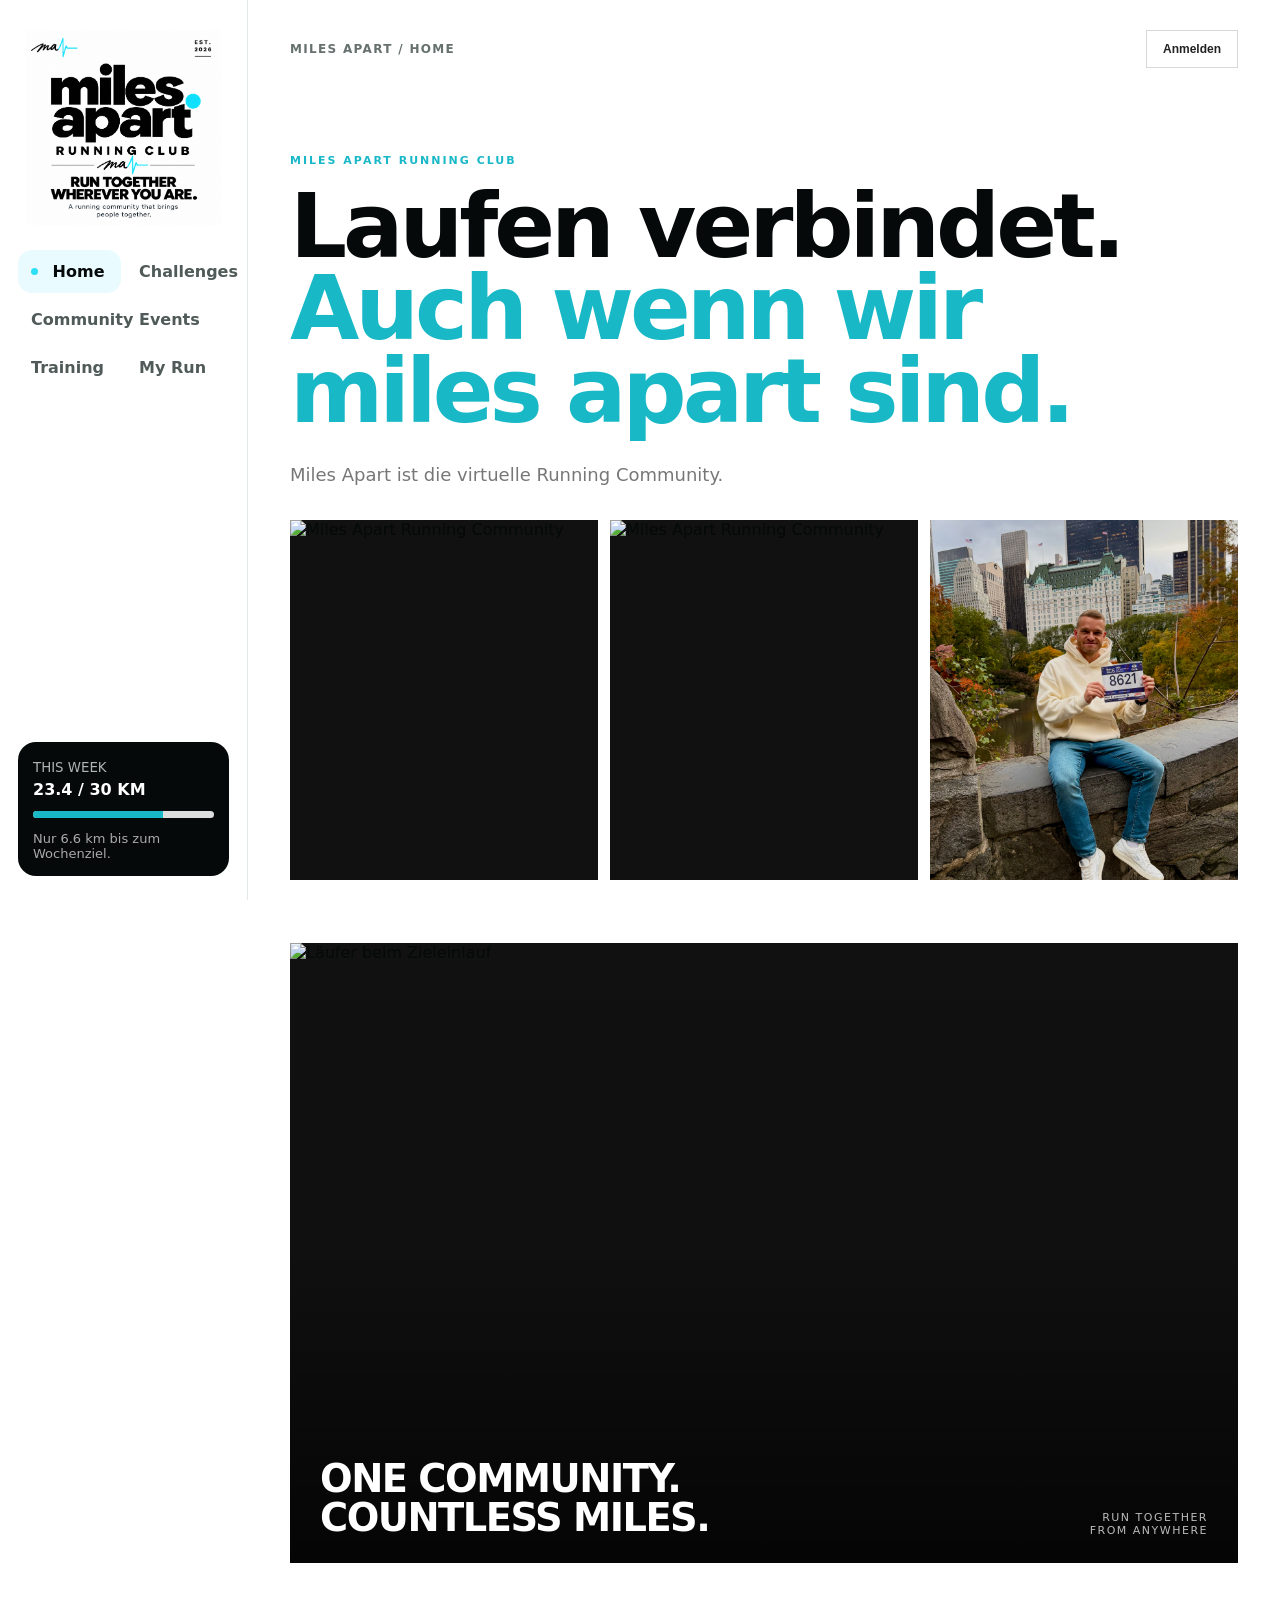
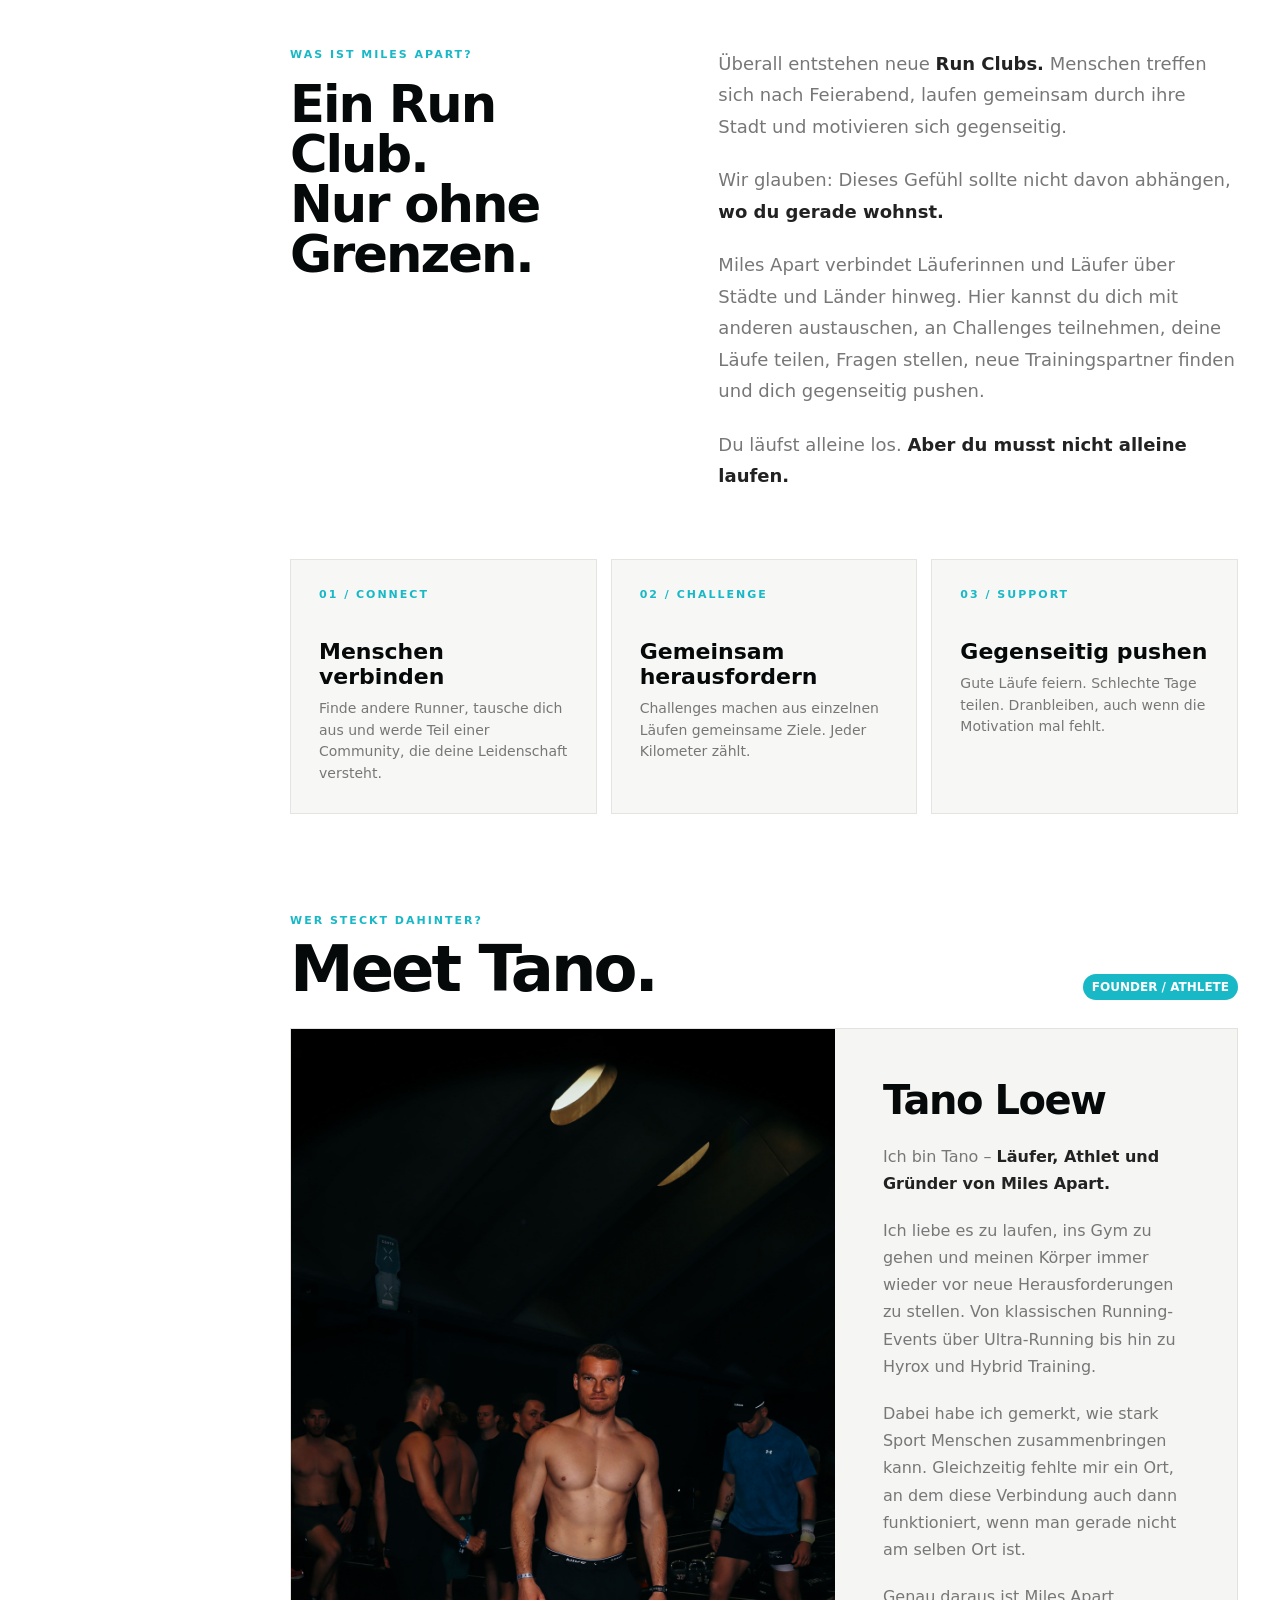
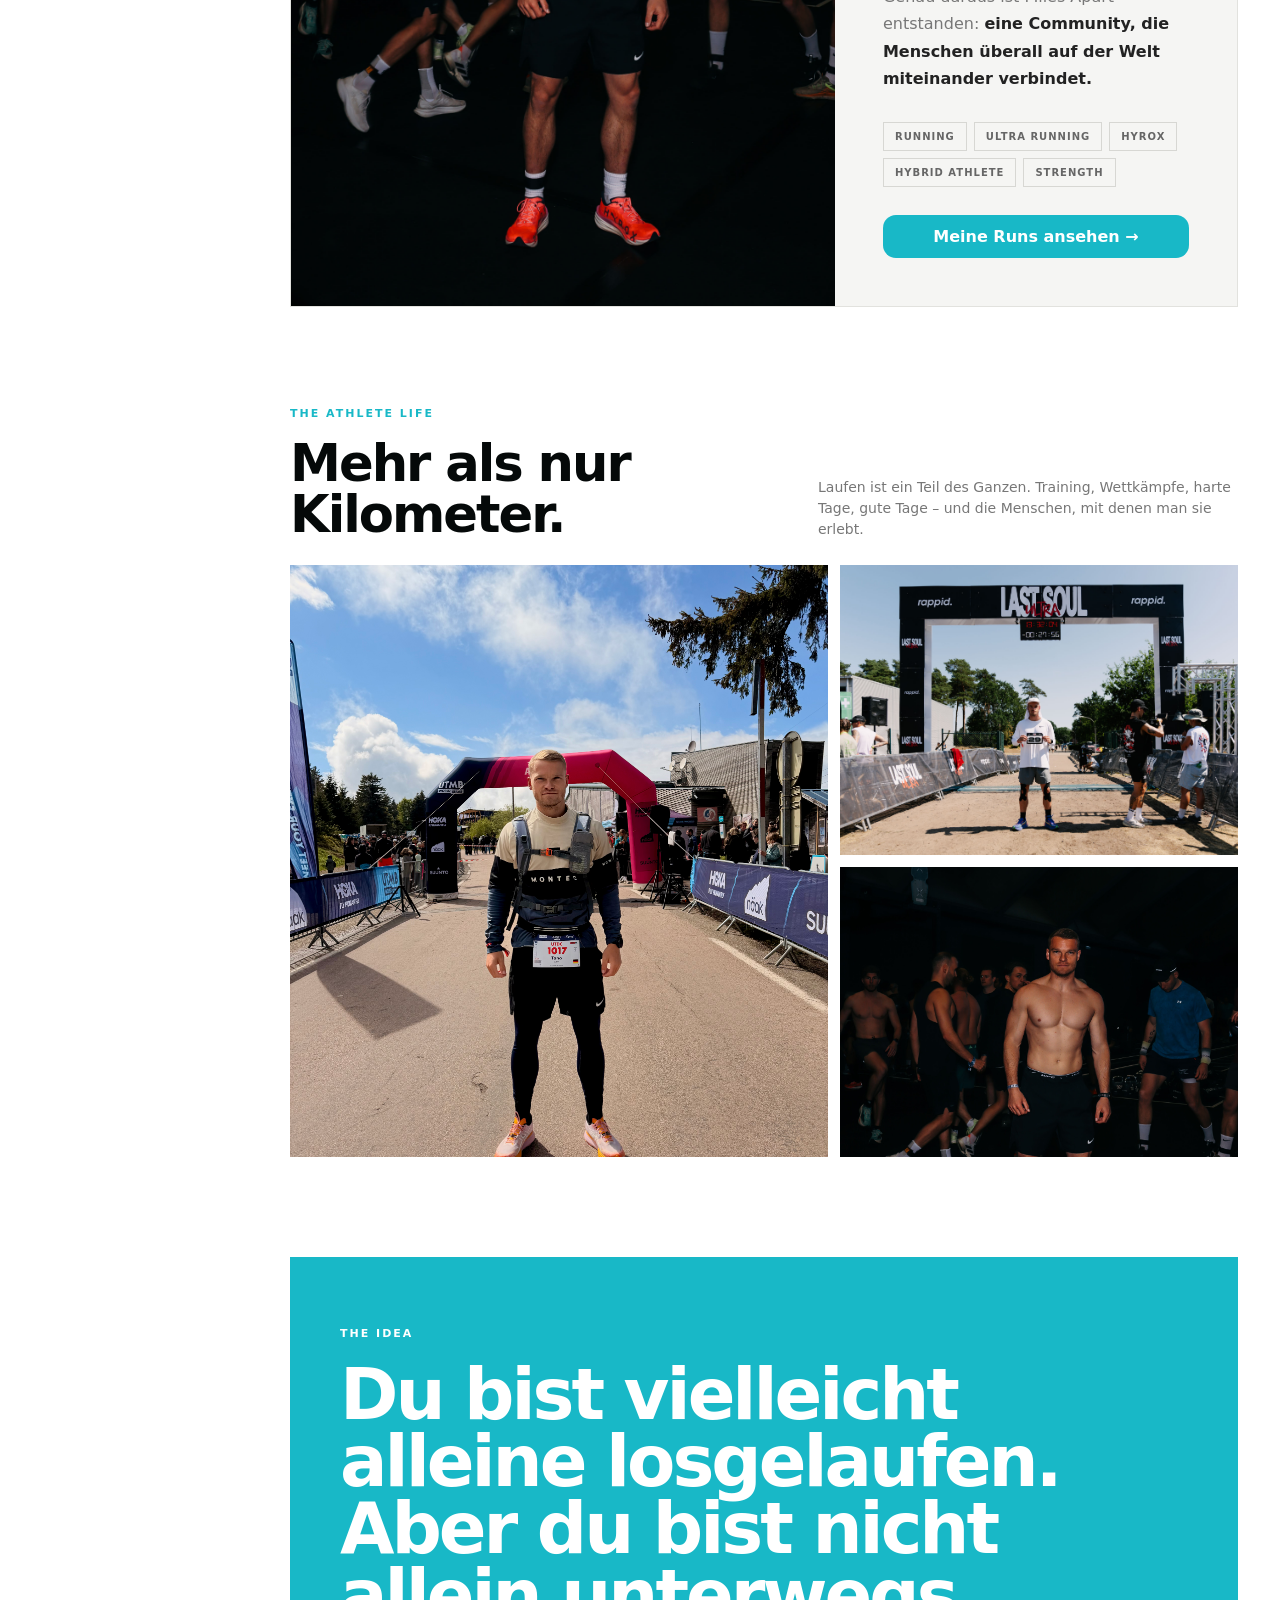
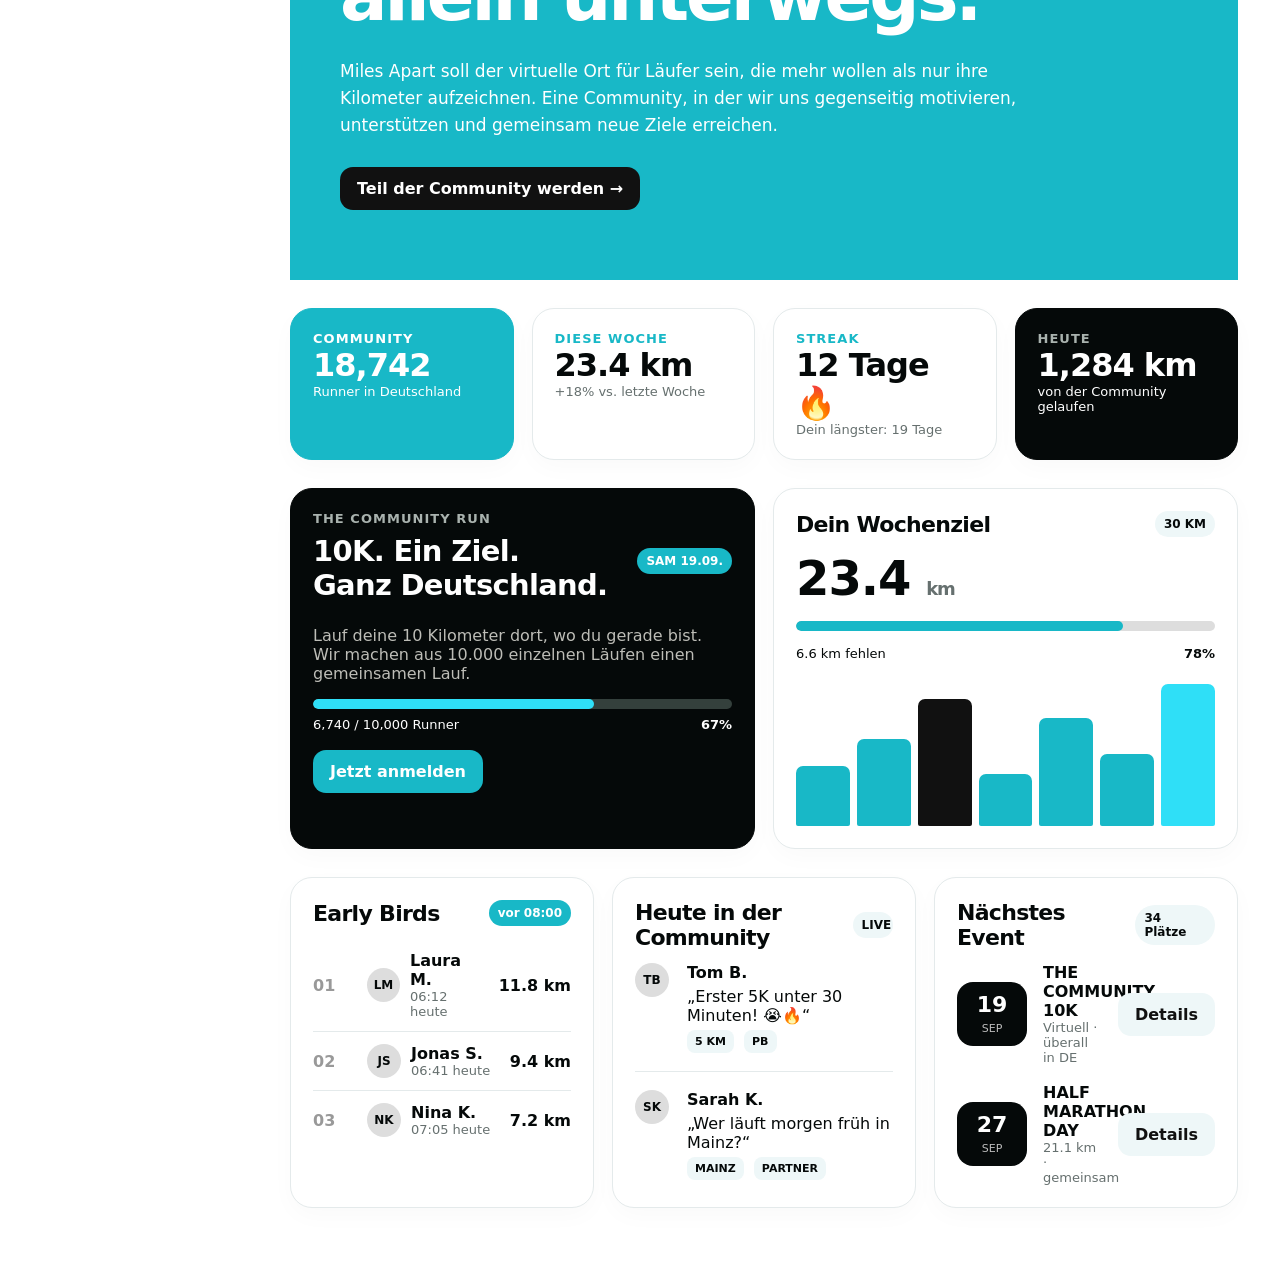
==== commit 7bdc113b: "index.html aktualisieren" ====
--- a/index.html
+++ b/index.html
@@ -19,17 +19,13 @@
     href="style.css"
   >
 
+  <script src="https://cdn.jsdelivr.net/npm/@supabase/supabase-js@2"></script>
 
   <style>
-
-    /* =========================================================
-       MILES APART — ACCENT COLOR
-       ========================================================= */
 
     :root {
       --miles-blue: #18b8c7;
     }
-
 
     .lime {
       background-color: var(--miles-blue) !important;
@@ -37,32 +33,26 @@
       color: #ffffff !important;
     }
 
-
     .lime:hover {
       background-color: #1199a6 !important;
       border-color: #1199a6 !important;
     }
 
-
     .label {
       color: var(--miles-blue);
     }
 
-
     .progress i {
       background-color: var(--miles-blue);
     }
 
-
     .mini-progress i {
       background-color: var(--miles-blue);
     }
 
-
     .bar i {
       background-color: var(--miles-blue);
     }
-
 
     .badge.lime {
       background-color: var(--miles-blue) !important;
@@ -70,16 +60,13 @@
       color: #ffffff !important;
     }
 
-
     .intro-eyebrow {
       color: var(--miles-blue);
     }
 
-
     .founder-kicker {
       color: var(--miles-blue);
     }
-
 
     .principle-number {
       color: var(--miles-blue);
@@ -93,7 +80,6 @@
     .home-intro {
       padding: 58px 0 35px;
     }
-
 
     .intro-eyebrow {
       font-size: 11px;
@@ -103,7 +89,6 @@
       margin-bottom: 18px;
     }
 
-
     .intro-title {
       max-width: 920px;
       font-size: clamp(48px, 7vw, 92px);
@@ -112,11 +97,9 @@
       margin: 0;
     }
 
-
     .intro-title span {
       color: var(--miles-blue);
     }
-
 
     .intro-copy {
       max-width: 680px;
@@ -127,11 +110,34 @@
     }
 
 
-    .intro-actions {
-      display: flex;
+    /* =========================================================
+       NEW INTRO PHOTO STRIP
+       ========================================================= */
+
+    .intro-photo-strip {
+      display: grid;
+      grid-template-columns: repeat(3, 1fr);
       gap: 12px;
-      flex-wrap: wrap;
-      margin-top: 28px;
+      margin-top: 30px;
+      width: 100%;
+    }
+
+    .intro-photo-strip-item {
+      height: 360px;
+      overflow: hidden;
+      background: #111;
+    }
+
+    .intro-photo-strip-item img {
+      width: 100%;
+      height: 100%;
+      object-fit: cover;
+      display: block;
+      transition: transform .5s ease;
+    }
+
+    .intro-photo-strip-item:hover img {
+      transform: scale(1.03);
     }
 
 
@@ -148,7 +154,6 @@
       background: #111;
     }
 
-
     .story-photo img {
       width: 100%;
       height: 100%;
@@ -156,7 +161,6 @@
       object-position: center 38%;
       display: block;
     }
-
 
     .story-photo::after {
       content: "";
@@ -172,7 +176,6 @@
       pointer-events: none;
     }
 
-
     .photo-caption {
       position: absolute;
       z-index: 2;
@@ -186,13 +189,11 @@
       color: #fff;
     }
 
-
     .photo-caption strong {
       font-size: clamp(25px, 3vw, 42px);
       line-height: 1;
       letter-spacing: -1.5px;
     }
-
 
     .photo-caption span {
       font-size: 11px;
@@ -211,7 +212,6 @@
       margin-top: 85px;
     }
 
-
     .about-project-grid {
       display: grid;
       grid-template-columns: 1fr 1.45fr;
@@ -219,7 +219,6 @@
       align-items: start;
     }
 
-
     .about-project h2 {
       font-size: clamp(34px, 4vw, 56px);
       line-height: .98;
@@ -227,7 +226,6 @@
       margin: 0;
     }
 
-
     .about-project-text {
       font-size: 18px;
       line-height: 1.75;
@@ -235,11 +233,9 @@
       max-width: 760px;
     }
 
-
     .about-project-text p {
       margin: 0 0 22px;
     }
-
 
     .about-project-text strong {
       color: #222;
@@ -257,7 +253,6 @@
       margin-top: 45px;
     }
 
-
     .principle {
       padding: 28px;
       min-height: 190px;
@@ -265,19 +260,16 @@
       border: 1px solid #e4e4e0;
     }
 
-
     .principle-number {
       font-size: 11px;
       font-weight: 800;
       letter-spacing: 2px;
     }
 
-
     .principle h3 {
       font-size: 22px;
       margin: 38px 0 9px;
     }
-
 
     .principle p {
       margin: 0;
@@ -294,7 +286,6 @@
     .founder {
       margin-top: 100px;
     }
-
 
     .founder-head {
       display: flex;
@@ -304,7 +295,6 @@
       margin-bottom: 28px;
     }
 
-
     .founder-kicker {
       font-size: 11px;
       font-weight: 800;
@@ -313,14 +303,12 @@
       margin-bottom: 12px;
     }
 
-
     .founder-head h2 {
       font-size: clamp(40px, 5vw, 68px);
       line-height: .95;
       letter-spacing: -3px;
       margin: 0;
     }
-
 
     .founder-layout {
       display: grid;
@@ -330,12 +318,10 @@
       border: 1px solid #e2e2de;
     }
 
-
     .founder-image {
       min-height: 590px;
       overflow: hidden;
     }
-
 
     .founder-image img {
       width: 100%;
@@ -345,7 +331,6 @@
       display: block;
     }
 
-
     .founder-content {
       padding: 48px;
       display: flex;
@@ -353,13 +338,11 @@
       justify-content: center;
     }
 
-
     .founder-content h3 {
       font-size: 40px;
       letter-spacing: -1.5px;
       margin: 0 0 20px;
     }
-
 
     .founder-content p {
       color: #777;
@@ -368,11 +351,9 @@
       margin: 0 0 20px;
     }
 
-
     .founder-content p strong {
       color: #222;
     }
-
 
     .founder-tags {
       display: flex;
@@ -381,7 +362,6 @@
       margin-top: 10px;
       margin-bottom: 28px;
     }
-
 
     .founder-tag {
       border: 1px solid #d7d7d3;
@@ -393,7 +373,6 @@
       color: #666;
     }
 
-
     .founder-tag:hover {
       border-color: var(--miles-blue);
       color: var(--miles-blue);
@@ -407,7 +386,6 @@
     .visual-story {
       margin-top: 100px;
     }
-
 
     .visual-story-head {
       display: flex;
@@ -417,14 +395,12 @@
       margin-bottom: 25px;
     }
 
-
     .visual-story-head h2 {
       margin: 0;
       font-size: clamp(32px, 4vw, 52px);
       letter-spacing: -2px;
       line-height: 1;
     }
-
 
     .visual-story-head p {
       max-width: 420px;
@@ -434,7 +410,6 @@
       font-size: 14px;
     }
 
-
     .photo-grid {
       display: grid;
       grid-template-columns: 1.15fr .85fr;
@@ -442,17 +417,14 @@
       gap: 12px;
     }
 
-
     .photo-grid-item {
       overflow: hidden;
       background: #111;
     }
 
-
     .photo-grid-item:first-child {
       grid-row: 1 / 3;
     }
-
 
     .photo-grid-item img {
       width: 100%;
@@ -462,7 +434,6 @@
       transition: transform .5s ease;
     }
 
-
     .photo-grid-item:hover img {
       transform: scale(1.03);
     }
@@ -478,7 +449,6 @@
       background: var(--miles-blue);
       color: #fff;
     }
-
 
     .statement-label {
       font-size: 11px;
@@ -488,7 +458,6 @@
       margin-bottom: 22px;
     }
 
-
     .statement h2 {
       max-width: 950px;
       margin: 0;
@@ -497,7 +466,6 @@
       letter-spacing: -3px;
     }
 
-
     .statement p {
       max-width: 680px;
       margin: 28px 0 0;
@@ -505,7 +473,6 @@
       line-height: 1.6;
     }
 
-
     .statement .btn {
       margin-top: 28px;
       background: #111 !important;
@@ -513,7 +480,6 @@
       border-color: #111 !important;
     }
 
-
     .statement .btn:hover {
       background: #fff !important;
       color: #111 !important;
@@ -530,33 +496,27 @@
       color: #fff !important;
     }
 
-
     .card.lime .label,
     .card.lime .small,
     .card.lime .kpi {
       color: #fff !important;
     }
 
-
     .progress {
       background: #ddd;
     }
 
-
     .progress i {
       background: var(--miles-blue);
     }
 
-
     .bar i {
       background: var(--miles-blue);
     }
 
-
     .mini-progress {
       background: #ddd;
     }
-
 
     .mini-progress i {
       background: var(--miles-blue);
@@ -573,20 +533,17 @@
       gap: 12px;
     }
 
-
     .user-area {
       display: flex;
       align-items: center;
       gap: 10px;
     }
 
-
     .user-greeting {
       font-size: 13px;
       color: #666;
       white-space: nowrap;
     }
-
 
     .login-button {
       display: inline-flex;
@@ -603,12 +560,10 @@
       transition: .2s ease;
     }
 
-
     .login-button:hover {
       border-color: var(--miles-blue);
       color: var(--miles-blue);
     }
-
 
     .user-avatar-button {
       width: 38px;
@@ -623,14 +578,22 @@
       font-weight: 800;
       font-size: 13px;
       cursor: pointer;
-    }
-
+      overflow: hidden;
+      padding: 0;
+    }
+
+    .user-avatar-button img {
+      width: 100%;
+      height: 100%;
+      object-fit: cover;
+      display: block;
+    }
 
     .account-menu {
       position: absolute;
       top: 52px;
       right: 0;
-      width: 190px;
+      width: 210px;
       background: #fff;
       border: 1px solid #ddd;
       box-shadow: 0 15px 40px rgba(0,0,0,.12);
@@ -639,11 +602,9 @@
       display: none;
     }
 
-
     .account-menu.open {
       display: block;
     }
-
 
     .account-menu-name {
       padding: 11px;
@@ -652,18 +613,31 @@
       margin-bottom: 5px;
     }
 
-
+    .account-menu-email {
+      padding: 4px 11px 10px;
+      color: #888;
+      font-size: 11px;
+      border-bottom: 1px solid #eee;
+      margin-bottom: 5px;
+      word-break: break-word;
+    }
+
+    .account-menu a,
     .account-menu button {
+      display: block;
       width: 100%;
+      box-sizing: border-box;
       padding: 11px;
       border: 0;
       background: transparent;
       text-align: left;
       cursor: pointer;
       font-size: 12px;
-    }
-
-
+      color: #222;
+      text-decoration: none;
+    }
+
+    .account-menu a:hover,
     .account-menu button:hover {
       background: #f5f5f3;
       color: var(--miles-blue);
@@ -683,22 +657,22 @@
       justify-content: center;
       padding: 20px;
       z-index: 100;
-    }
-
+      overflow-y: auto;
+    }
 
     .auth-overlay.open {
       display: flex;
     }
-
 
     .auth-modal {
       position: relative;
       width: min(440px, 100%);
+      max-height: calc(100vh - 40px);
+      overflow-y: auto;
       background: #fff;
       padding: 38px;
       box-shadow: 0 25px 80px rgba(0,0,0,.25);
     }
-
 
     .auth-close {
       position: absolute;
@@ -714,11 +688,9 @@
       color: #555;
     }
 
-
     .auth-close:hover {
       color: var(--miles-blue);
     }
-
 
     .auth-eyebrow {
       color: var(--miles-blue);
@@ -729,7 +701,6 @@
       margin-bottom: 10px;
     }
 
-
     .auth-modal h2 {
       font-size: 32px;
       line-height: 1;
@@ -737,7 +708,6 @@
       margin: 0 0 10px;
     }
 
-
     .auth-description {
       color: #777;
       font-size: 14px;
@@ -745,14 +715,12 @@
       margin: 0 0 25px;
     }
 
-
     .auth-tabs {
       display: grid;
       grid-template-columns: 1fr 1fr;
       border-bottom: 1px solid #ddd;
       margin-bottom: 25px;
     }
-
 
     .auth-tab {
       padding: 12px 8px;
@@ -765,27 +733,22 @@
       border-bottom: 2px solid transparent;
     }
 
-
     .auth-tab.active {
       color: var(--miles-blue);
       border-bottom-color: var(--miles-blue);
     }
 
-
     .auth-form {
       display: none;
     }
 
-
     .auth-form.active {
       display: block;
     }
 
-
     .form-group {
       margin-bottom: 16px;
     }
-
 
     .form-group label {
       display: block;
@@ -794,7 +757,6 @@
       margin-bottom: 7px;
       color: #333;
     }
-
 
     .form-group input {
       width: 100%;
@@ -808,12 +770,10 @@
       outline: none;
     }
 
-
     .form-group input:focus {
       border-color: var(--miles-blue);
       background: #fff;
     }
-
 
     .auth-submit {
       width: 100%;
@@ -827,18 +787,67 @@
       margin-top: 4px;
     }
 
-
     .auth-submit:hover {
       background: #1199a6;
       border-color: #1199a6;
     }
 
+    .auth-submit:disabled {
+      opacity: .6;
+      cursor: wait;
+    }
 
     .auth-message {
       min-height: 18px;
       margin-top: 12px;
       font-size: 12px;
+      line-height: 1.5;
       color: #d34b4b;
+    }
+
+    .auth-message.success {
+      color: #248b63;
+    }
+
+    .forgot-password {
+      display: block;
+      margin-top: 13px;
+      border: 0;
+      background: transparent;
+      padding: 0;
+      color: #777;
+      font-size: 11px;
+      text-decoration: underline;
+      cursor: pointer;
+    }
+
+    .forgot-password:hover {
+      color: var(--miles-blue);
+    }
+
+    .auth-back {
+      display: inline-flex;
+      margin-bottom: 18px;
+      border: 0;
+      background: transparent;
+      padding: 0;
+      color: #777;
+      font-size: 11px;
+      cursor: pointer;
+    }
+
+    .auth-back:hover {
+      color: var(--miles-blue);
+    }
+
+    .auth-note {
+      margin-top: 14px;
+      padding: 12px;
+      background: #f5f5f3;
+      border: 1px solid #e3e3df;
+      color: #666;
+      font-size: 11px;
+      line-height: 1.5;
     }
 
 
@@ -852,49 +861,48 @@
         padding-top: 38px;
       }
 
-
       .intro-title {
         letter-spacing: -2.5px;
       }
 
+      .intro-photo-strip {
+        gap: 8px;
+      }
+
+      .intro-photo-strip-item {
+        height: 280px;
+      }
 
       .about-project-grid {
         grid-template-columns: 1fr;
         gap: 30px;
       }
 
-
       .principles {
         grid-template-columns: 1fr;
       }
 
-
       .founder-layout {
         grid-template-columns: 1fr;
       }
 
-
       .founder-image {
         min-height: 500px;
       }
 
-
       .founder-content {
         padding: 35px;
       }
-
 
       .photo-grid {
         grid-template-columns: 1fr;
         grid-template-rows: 430px 260px 260px;
       }
 
-
       .photo-grid-item:first-child {
         grid-row: auto;
       }
 
-
       .statement {
         padding: 50px 30px;
       }
@@ -908,16 +916,27 @@
         font-size: 48px;
       }
 
-
       .intro-copy {
         font-size: 16px;
       }
 
+      .intro-photo-strip {
+        grid-template-columns: repeat(3, 1fr);
+        gap: 5px;
+        margin-top: 24px;
+      }
+
+      .intro-photo-strip-item {
+        height: 190px;
+      }
+
+      .intro-photo-strip-item img {
+        object-position: center;
+      }
 
       .story-photo {
         min-height: 400px;
       }
-
 
       .photo-caption {
         left: 20px;
@@ -925,11 +944,9 @@
         bottom: 20px;
       }
 
-
       .photo-caption strong {
         font-size: 26px;
       }
-
 
       .about-project,
       .founder,
@@ -938,36 +955,29 @@
         margin-top: 65px;
       }
 
-
       .founder-image {
         min-height: 430px;
       }
 
-
       .founder-content {
         padding: 28px 24px;
       }
 
-
       .founder-content h3 {
         font-size: 32px;
       }
 
-
       .photo-grid {
         grid-template-rows: 380px 230px 230px;
       }
 
-
       .statement {
         padding: 42px 24px;
       }
 
-
       .top-right .user-greeting {
         display: none;
       }
-
 
       .auth-modal {
         padding: 30px 24px;
@@ -991,7 +1001,6 @@
        ======================================================= -->
 
   <aside class="sidebar">
-
 
     <div class="brand">
 
@@ -1045,16 +1054,13 @@
         THIS WEEK
       </small>
 
-
       <strong>
         23.4 / 30 KM
       </strong>
 
-
       <div class="mini-progress">
         <i></i>
       </div>
-
 
       <p
         class="small"
@@ -1079,20 +1085,12 @@
 
     <div class="top">
 
-
       <div class="crumb">
         MILES APART / HOME
       </div>
 
 
       <div class="top-right">
-
-        <!--
-          Dieser Bereich wird automatisch durch JavaScript
-          angepasst:
-          Besucher = "Anmelden"
-          User = "Hallo, Name" + Avatar
-        -->
 
         <div
           id="guestArea"
@@ -1147,6 +1145,19 @@
             </div>
 
 
+            <div
+              class="account-menu-email"
+              id="accountMenuEmail"
+            >
+              user@email.de
+            </div>
+
+
+            <a href="profile.html">
+              Mein Profil
+            </a>
+
+
             <button
               type="button"
               id="logoutButton"
@@ -1188,32 +1199,50 @@
 
       <p class="intro-copy">
 
-        Miles Apart ist eine virtuelle Running-Community für alle,
-        die laufen, trainieren und gemeinsam besser werden wollen.
-        Egal, wo du gerade bist.
+        Miles Apart ist die virtuelle Running Community.
 
       </p>
 
 
-      <div class="intro-actions">
-
-
-        <a
-          class="btn lime"
-          href="community.html"
-        >
-          Community entdecken →
-        </a>
-
-
-        <a
-          class="btn ghost"
-          href="challenges.html"
-        >
-          Challenges ansehen
-        </a>
-
-      </div>
+      <!-- ===================================================
+           THREE IMAGE STRIP
+           =================================================== -->
+
+      <div class="intro-photo-strip">
+
+
+        <div class="intro-photo-strip-item">
+
+          <img
+            src="IMG_3005(2).jpeg"
+            alt="Miles Apart Running Community"
+          >
+
+        </div>
+
+
+        <div class="intro-photo-strip-item">
+
+          <img
+            src="IMG_0111(1).jpeg"
+            alt="Miles Apart Running Community"
+          >
+
+        </div>
+
+
+        <div class="intro-photo-strip-item">
+
+          <img
+            src="IMG_5573.jpeg"
+            alt="Miles Apart Running Community"
+          >
+
+        </div>
+
+
+      </div>
+
 
     </section>
 
@@ -1327,16 +1356,13 @@
 
         <div class="principle">
 
-
           <div class="principle-number">
             01 / CONNECT
           </div>
 
-
           <h3>
             Menschen verbinden
           </h3>
-
 
           <p>
             Finde andere Runner, tausche dich aus und werde Teil
@@ -1348,16 +1374,13 @@
 
         <div class="principle">
 
-
           <div class="principle-number">
             02 / CHALLENGE
           </div>
 
-
           <h3>
             Gemeinsam herausfordern
           </h3>
-
 
           <p>
             Challenges machen aus einzelnen Läufen gemeinsame Ziele.
@@ -1369,16 +1392,13 @@
 
         <div class="principle">
 
-
           <div class="principle-number">
             03 / SUPPORT
           </div>
 
-
           <h3>
             Gegenseitig pushen
           </h3>
-
 
           <p>
             Gute Läufe feiern. Schlechte Tage teilen.
@@ -1401,15 +1421,12 @@
 
       <div class="founder-head">
 
-
         <div>
-
 
           <div class="founder-kicker">
             WER STECKT DAHINTER?
           </div>
 
-
           <h2>
             Meet Tano.
           </h2>
@@ -1428,7 +1445,6 @@
 
 
         <div class="founder-image">
-
 
           <img
             src="IMG_9227.jpeg"
@@ -1481,26 +1497,21 @@
 
           <div class="founder-tags">
 
-
             <span class="founder-tag">
               Running
             </span>
 
-
             <span class="founder-tag">
               Ultra Running
             </span>
 
-
             <span class="founder-tag">
               Hyrox
             </span>
 
-
             <span class="founder-tag">
               Hybrid Athlete
             </span>
-
 
             <span class="founder-tag">
               Strength
@@ -1534,7 +1545,6 @@
 
 
         <div>
-
 
           <div class="intro-eyebrow">
             THE ATHLETE LIFE
@@ -1881,8 +1891,6 @@
     <div class="section grid g3">
 
 
-      <!-- EARLY BIRDS -->
-
       <div class="card">
 
 
@@ -2020,8 +2028,6 @@
       </div>
 
 
-      <!-- COMMUNITY -->
-
       <div class="card">
 
 
@@ -2109,8 +2115,6 @@
 
       </div>
 
-
-      <!-- NEXT EVENT -->
 
       <div class="card">
 
@@ -2222,14 +2226,13 @@
 
 
 <!-- =========================================================
-     LOGIN / REGISTRATION MODAL
+     AUTH MODAL
      ========================================================= -->
 
 <div
   class="auth-overlay"
   id="authOverlay"
 >
-
 
   <div
     class="auth-modal"
@@ -2237,7 +2240,6 @@
     aria-modal="true"
     aria-labelledby="authTitle"
   >
-
 
     <button
       class="auth-close"
@@ -2267,8 +2269,10 @@
     </p>
 
 
-    <div class="auth-tabs">
-
+    <div
+      class="auth-tabs"
+      id="authTabs"
+    >
 
       <button
         class="auth-tab active"
@@ -2297,7 +2301,6 @@
       id="loginForm"
     >
 
-
       <div class="form-group">
 
         <label for="loginEmail">
@@ -2334,12 +2337,22 @@
 
       <button
         class="auth-submit"
+        id="loginSubmit"
         type="submit"
       >
         Anmelden →
       </button>
 
 
+      <button
+        class="forgot-password"
+        id="forgotPasswordButton"
+        type="button"
+      >
+        Passwort vergessen?
+      </button>
+
+
       <div
         class="auth-message"
         id="loginMessage"
@@ -2354,7 +2367,6 @@
       class="auth-form"
       id="registerForm"
     >
-
 
       <div class="form-group">
 
@@ -2410,6 +2422,7 @@
 
       <button
         class="auth-submit"
+        id="registerSubmit"
         type="submit"
       >
         Konto erstellen →
@@ -2423,572 +2436,68 @@
 
     </form>
 
-  </div>
-
-</div>
-
-
-<!-- =========================================================
-     LOGIN / USER JAVASCRIPT
-     ========================================================= -->
-
-<script>
-
-  /*
-   * ==========================================================
-   * MILES APART — SIMPLE FRONTEND AUTH
-   *
-   * Diese Version speichert den Demo-Account lokal im Browser.
-   * Für den späteren Live-Betrieb wird dieser Bereich durch
-   * eine echte Benutzerverwaltung / Datenbank ersetzt.
-   * ==========================================================
-   */
-
-
-  const AUTH_USER_KEY = "milesApartUser";
-  const AUTH_ACCOUNT_KEY = "milesApartAccount";
-
-
-  const guestArea =
-    document.getElementById("guestArea");
-
-
-  const loggedInArea =
-    document.getElementById("loggedInArea");
-
-
-  const userGreeting =
-    document.getElementById("userGreeting");
-
-
-  const avatarButton =
-    document.getElementById("avatarButton");
-
-
-  const accountMenu =
-    document.getElementById("accountMenu");
-
-
-  const accountMenuName =
-    document.getElementById("accountMenuName");
-
-
-  const logoutButton =
-    document.getElementById("logoutButton");
-
-
-  const openLoginButton =
-    document.getElementById("openLoginButton");
-
-
-  const authOverlay =
-    document.getElementById("authOverlay");
-
-
-  const closeAuthButton =
-    document.getElementById("closeAuthButton");
-
-
-  const loginTab =
-    document.getElementById("loginTab");
-
-
-  const registerTab =
-    document.getElementById("registerTab");
-
-
-  const loginForm =
-    document.getElementById("loginForm");
-
-
-  const registerForm =
-    document.getElementById("registerForm");
-
-
-  const authTitle =
-    document.getElementById("authTitle");
-
-
-  const authDescription =
-    document.getElementById("authDescription");
-
-
-  const loginMessage =
-    document.getElementById("loginMessage");
-
-
-  const registerMessage =
-    document.getElementById("registerMessage");
-
-
-  /* =========================================================
-     MODAL
-     ========================================================= */
-
-
-  function openAuth() {
-
-    authOverlay.classList.add("open");
-
-    document.body.style.overflow = "hidden";
-
-    showLogin();
-
-  }
-
-
-  function closeAuth() {
-
-    authOverlay.classList.remove("open");
-
-    document.body.style.overflow = "";
-
-    loginMessage.textContent = "";
-
-    registerMessage.textContent = "";
-
-  }
-
-
-  openLoginButton.addEventListener(
-    "click",
-    openAuth
-  );
-
-
-  closeAuthButton.addEventListener(
-    "click",
-    closeAuth
-  );
-
-
-  authOverlay.addEventListener(
-    "click",
-    function(event) {
-
-      if (event.target === authOverlay) {
-        closeAuth();
-      }
-
-    }
-  );
-
-
-  document.addEventListener(
-    "keydown",
-    function(event) {
-
-      if (
-        event.key === "Escape" &&
-        authOverlay.classList.contains("open")
-      ) {
-
-        closeAuth();
-
-      }
-
-    }
-  );
-
-
-  /* =========================================================
-     LOGIN / REGISTER TABS
-     ========================================================= */
-
-
-  function showLogin() {
-
-    loginTab.classList.add("active");
-
-    registerTab.classList.remove("active");
-
-    loginForm.classList.add("active");
-
-    registerForm.classList.remove("active");
-
-    authTitle.textContent =
-      "Willkommen zurück.";
-
-    authDescription.textContent =
-      "Melde dich an und werde Teil der Community.";
-
-    loginMessage.textContent = "";
-
-  }
-
-
-  function showRegister() {
-
-    registerTab.classList.add("active");
-
-    loginTab.classList.remove("active");
-
-    registerForm.classList.add("active");
-
-    loginForm.classList.remove("active");
-
-    authTitle.textContent =
-      "Werde Teil der Community.";
-
-    authDescription.textContent =
-      "Erstelle dein Konto und starte deine Miles-Apart-Reise.";
-
-    registerMessage.textContent = "";
-
-  }
-
-
-  loginTab.addEventListener(
-    "click",
-    showLogin
-  );
-
-
-  registerTab.addEventListener(
-    "click",
-    showRegister
-  );
-
-
-  /* =========================================================
-     USER DISPLAY
-     ========================================================= */
-
-
-  function getInitials(name) {
-
-    if (!name) {
-      return "A";
-    }
-
-    const parts =
-      name
-        .trim()
-        .split(/\s+/);
-
-    if (parts.length === 1) {
-
-      return parts[0]
-        .substring(0, 1)
-        .toUpperCase();
-
-    }
-
-    return (
-      parts[0].substring(0, 1) +
-      parts[parts.length - 1].substring(0, 1)
-    ).toUpperCase();
-
-  }
-
-
-  function getFirstName(name) {
-
-    if (!name) {
-      return "Runner";
-    }
-
-    return name
-      .trim()
-      .split(/\s+/)[0];
-
-  }
-
-
-  function updateUserInterface() {
-
-    const storedUser =
-      localStorage.getItem(AUTH_USER_KEY);
-
-
-    if (!storedUser) {
-
-      guestArea.style.display = "flex";
-
-      loggedInArea.style.display = "none";
-
-      return;
-
-    }
-
-
-    const user =
-      JSON.parse(storedUser);
-
-
-    const firstName =
-      getFirstName(user.name);
-
-
-    const initials =
-      getInitials(user.name);
-
-
-    guestArea.style.display = "none";
-
-    loggedInArea.style.display = "flex";
-
-
-    userGreeting.textContent =
-      "Hallo, " + firstName;
-
-
-    avatarButton.textContent =
-      initials;
-
-
-    accountMenuName.textContent =
-      user.name;
-
-  }
-
-
-  /* =========================================================
-     REGISTRATION
-     ========================================================= */
-
-
-  registerForm.addEventListener(
-    "submit",
-    function(event) {
-
-      event.preventDefault();
-
-
-      const name =
-        document
-          .getElementById("registerName")
-          .value
-          .trim();
-
-
-      const email =
-        document
-          .getElementById("registerEmail")
-          .value
-          .trim()
-          .toLowerCase();
-
-
-      const password =
-        document
-          .getElementById("registerPassword")
-          .value;
-
-
-      if (
-        !name ||
-        !email ||
-        !password
-      ) {
-
-        registerMessage.textContent =
-          "Bitte fülle alle Felder aus.";
-
-        return;
-
-      }
-
-
-      if (password.length < 6) {
-
-        registerMessage.textContent =
-          "Das Passwort muss mindestens 6 Zeichen haben.";
-
-        return;
-
-      }
-
-
-      const account = {
-
-        name: name,
-
-        email: email,
-
-        password: password
-
-      };
-
-
-      /*
-       * Demo-Speicherung.
-       * Später wird das durch eine echte Authentifizierung ersetzt.
-       */
-
-      localStorage.setItem(
-        AUTH_ACCOUNT_KEY,
-        JSON.stringify(account)
-      );
-
-
-      localStorage.setItem(
-        AUTH_USER_KEY,
-        JSON.stringify({
-          name: name,
-          email: email
-        })
-      );
-
-
-      registerForm.reset();
-
-
-      closeAuth();
-
-
-      updateUserInterface();
-
-    }
-  );
-
-
-  /* =========================================================
-     LOGIN
-     ========================================================= */
-
-
-  loginForm.addEventListener(
-    "submit",
-    function(event) {
-
-      event.preventDefault();
-
-
-      const email =
-        document
-          .getElementById("loginEmail")
-          .value
-          .trim()
-          .toLowerCase();
-
-
-      const password =
-        document
-          .getElementById("loginPassword")
-          .value;
-
-
-      const storedAccount =
-        localStorage.getItem(AUTH_ACCOUNT_KEY);
-
-
-      if (!storedAccount) {
-
-        loginMessage.textContent =
-          "Noch kein Konto vorhanden. Erstelle zuerst eines.";
-
-        return;
-
-      }
-
-
-      const account =
-        JSON.parse(storedAccount);
-
-
-      if (
-        email !== account.email ||
-        password !== account.password
-      ) {
-
-        loginMessage.textContent =
-          "E-Mail oder Passwort ist nicht korrekt.";
-
-        return;
-
-      }
-
-
-      localStorage.setItem(
-        AUTH_USER_KEY,
-        JSON.stringify({
-          name: account.name,
-          email: account.email
-        })
-      );
-
-
-      loginForm.reset();
-
-
-      closeAuth();
-
-
-      updateUserInterface();
-
-    }
-  );
-
-
-  /* =========================================================
-     ACCOUNT MENU
-     ========================================================= */
-
-
-  avatarButton.addEventListener(
-    "click",
-    function(event) {
-
-      event.stopPropagation();
-
-      accountMenu.classList.toggle("open");
-
-    }
-  );
-
-
-  document.addEventListener(
-    "click",
-    function(event) {
-
-      if (
-        !loggedInArea.contains(event.target)
-      ) {
-
-        accountMenu.classList.remove("open");
-
-      }
-
-    }
-  );
-
-
-  /* =========================================================
-     LOGOUT
-     ========================================================= */
-
-
-  logoutButton.addEventListener(
-    "click",
-    function() {
-
-      localStorage.removeItem(
-        AUTH_USER_KEY
-      );
-
-
-      accountMenu.classList.remove(
-        "open"
-      );
-
-
-      updateUserInterface();
-
-    }
-  );
-
-
-  /* =========================================================
-     INITIALIZE
-     ========================================================= */
-
-
-  updateUserInterface();
-
-</script>
-
-
-</body>
-
-</html>+
+    <!-- FORGOT PASSWORD -->
+
+    <form
+      class="auth-form"
+      id="forgotForm"
+    >
+
+      <button
+        class="auth-back"
+        id="backToLoginButton"
+        type="button"
+      >
+        ← Zurück zum Login
+      </button>
+
+
+      <div class="form-group">
+
+        <label for="forgotEmail">
+          E-Mail-Adresse
+        </label>
+
+        <input
+          id="forgotEmail"
+          type="email"
+          placeholder="deine@email.de"
+          autocomplete="email"
+          required
+        >
+
+      </div>
+
+
+      <button
+        class="auth-submit"
+        id="forgotSubmit"
+        type="submit"
+      >
+        Reset-Link senden →
+      </button>
+
+
+      <div
+        class="auth-message"
+        id="forgotMessage"
+      ></div>
+
+
+      <div class="auth-note">
+
+        Wir senden dir einen Link per E-Mail.
+        Über diesen Link kannst du ein neues Passwort festlegen.
+
+      </div>
+
+    </form>
+
+
+    <!-- PASSWORD RECOVERY -->
+
+    <form
+      class="auth-form"
+      id="recoveryForm"
+   
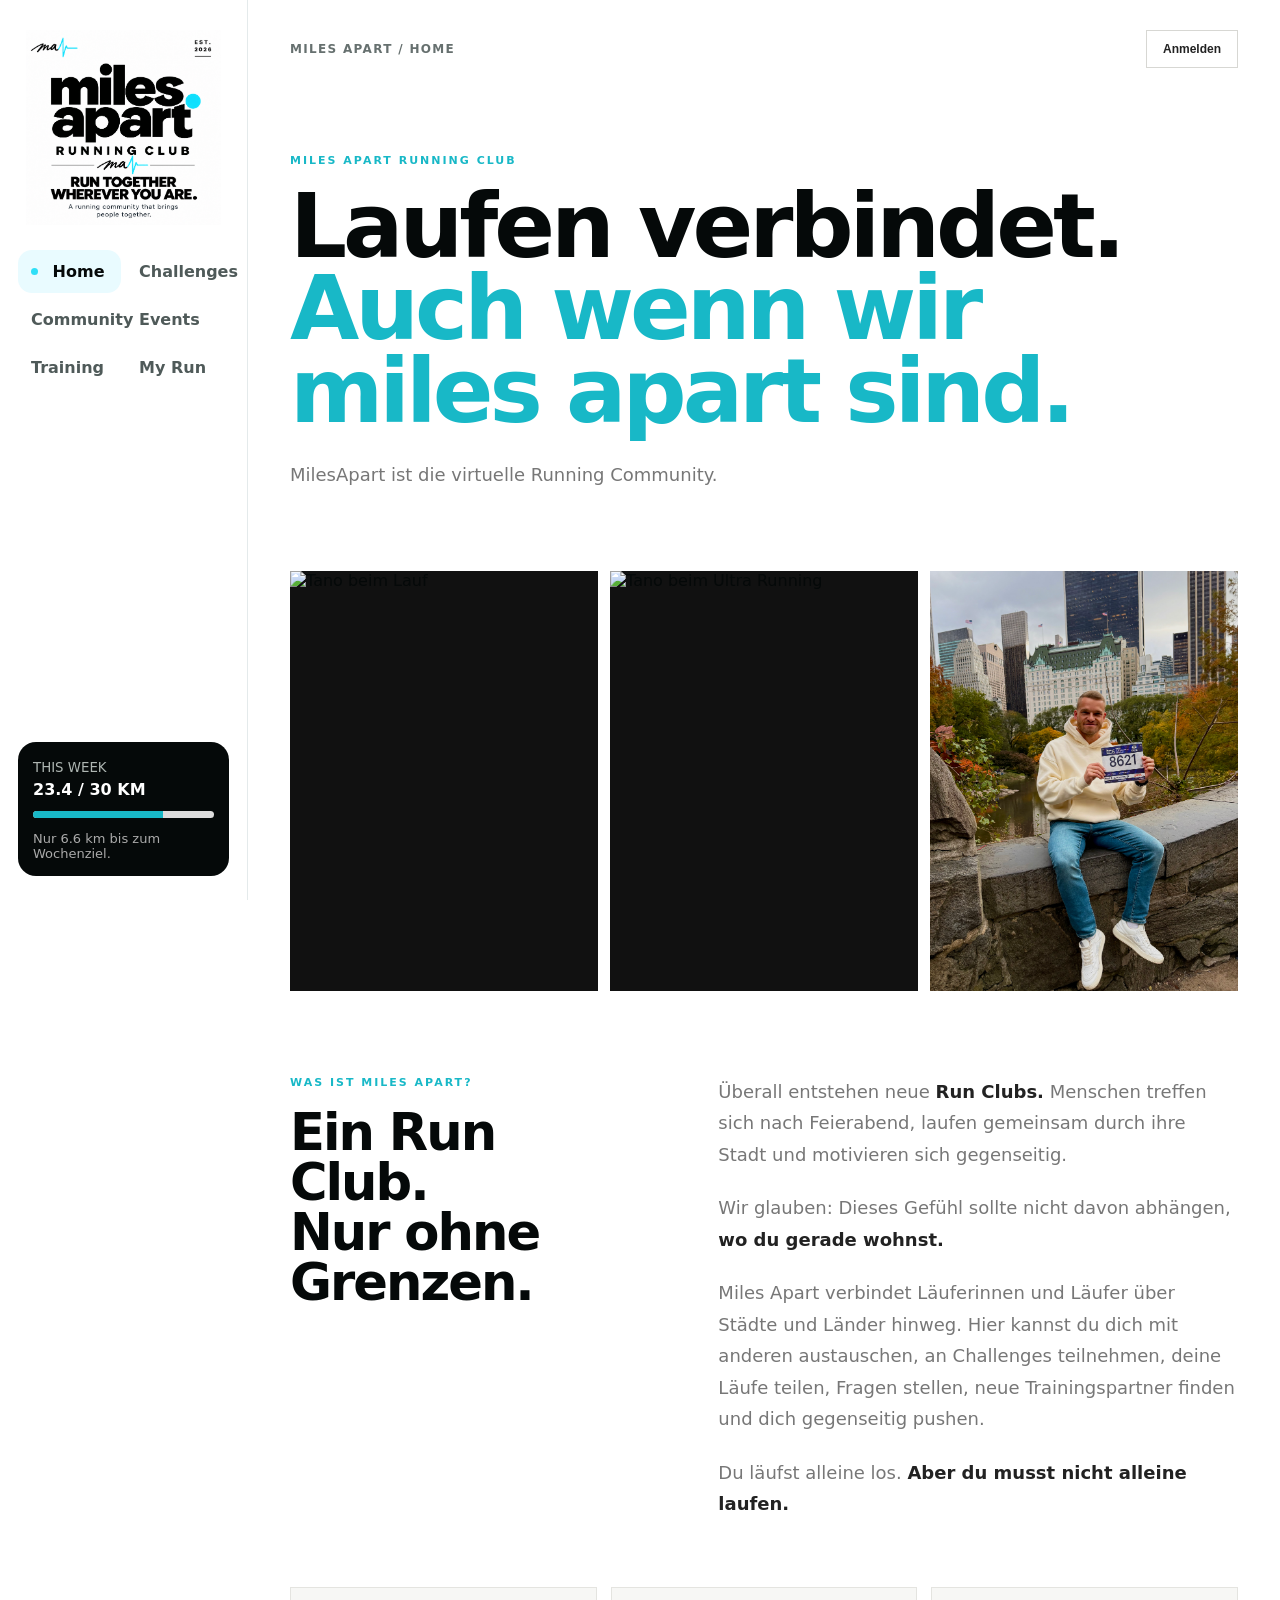
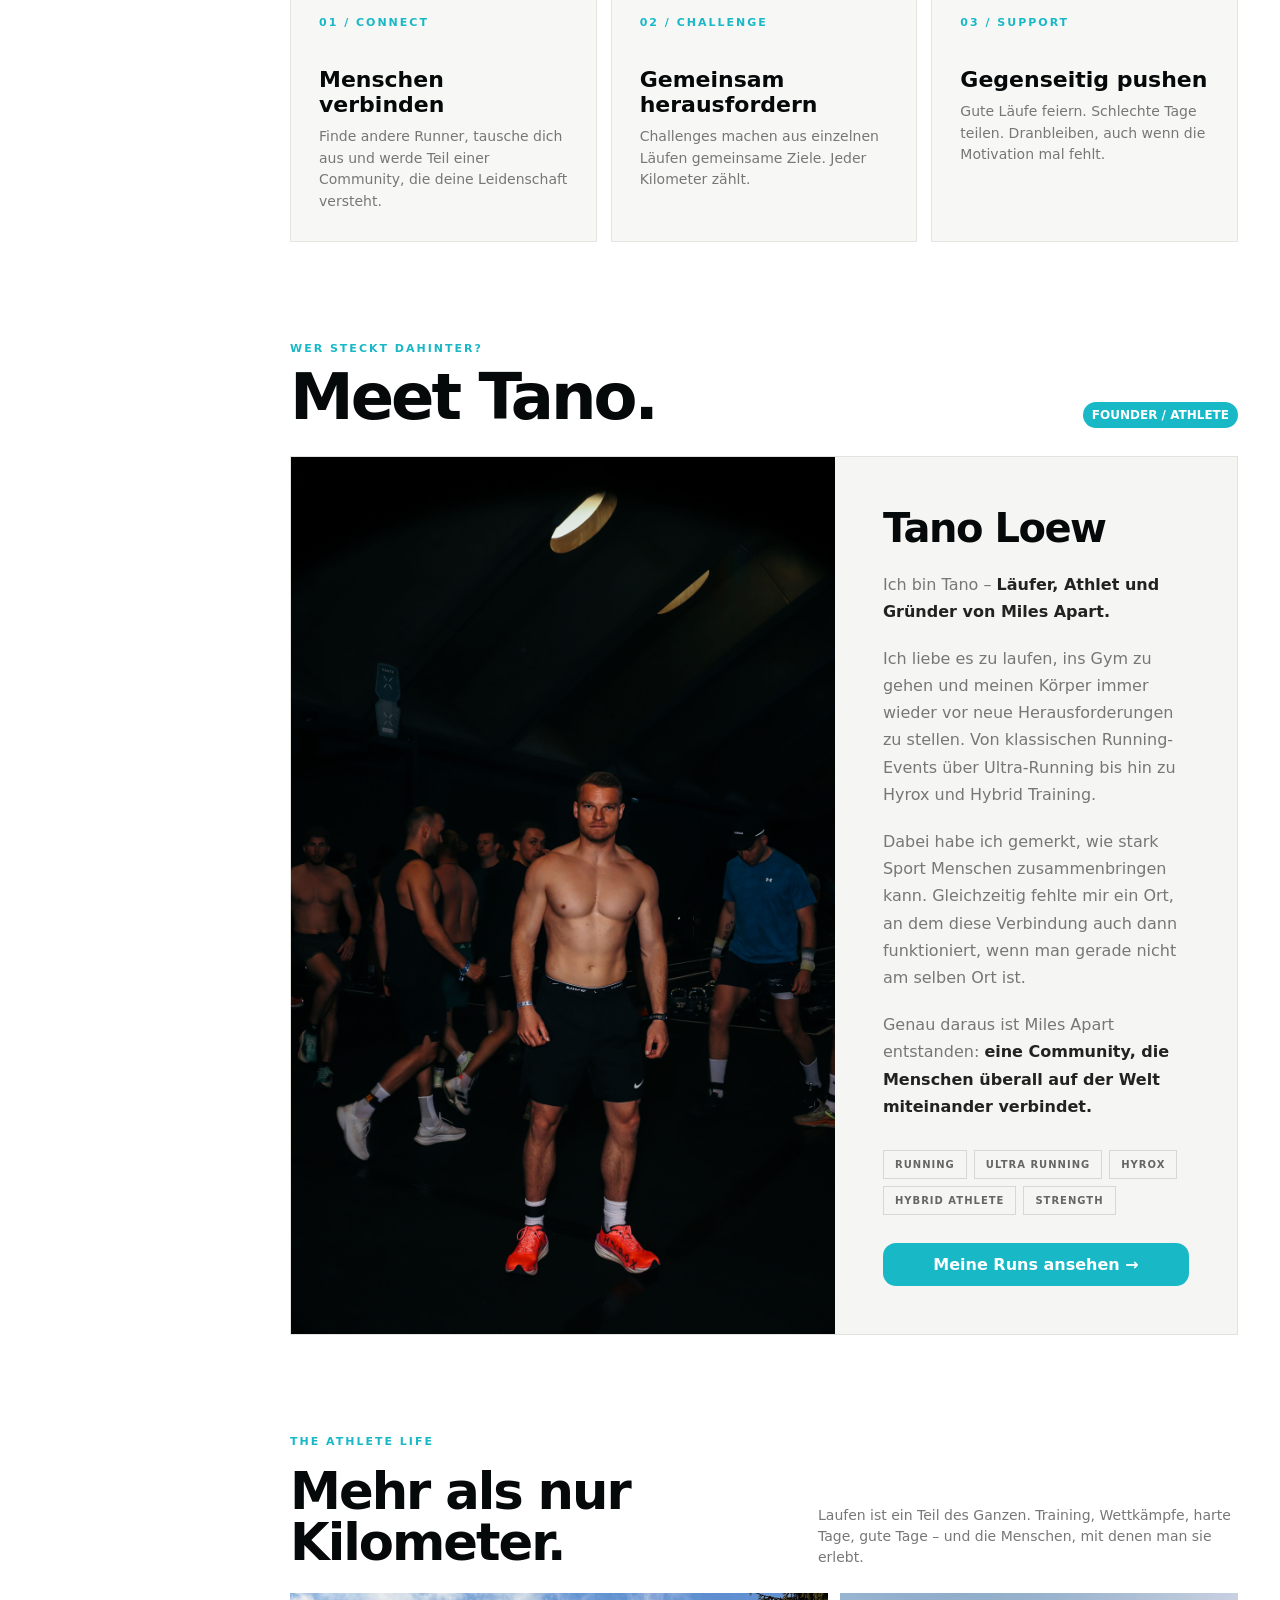
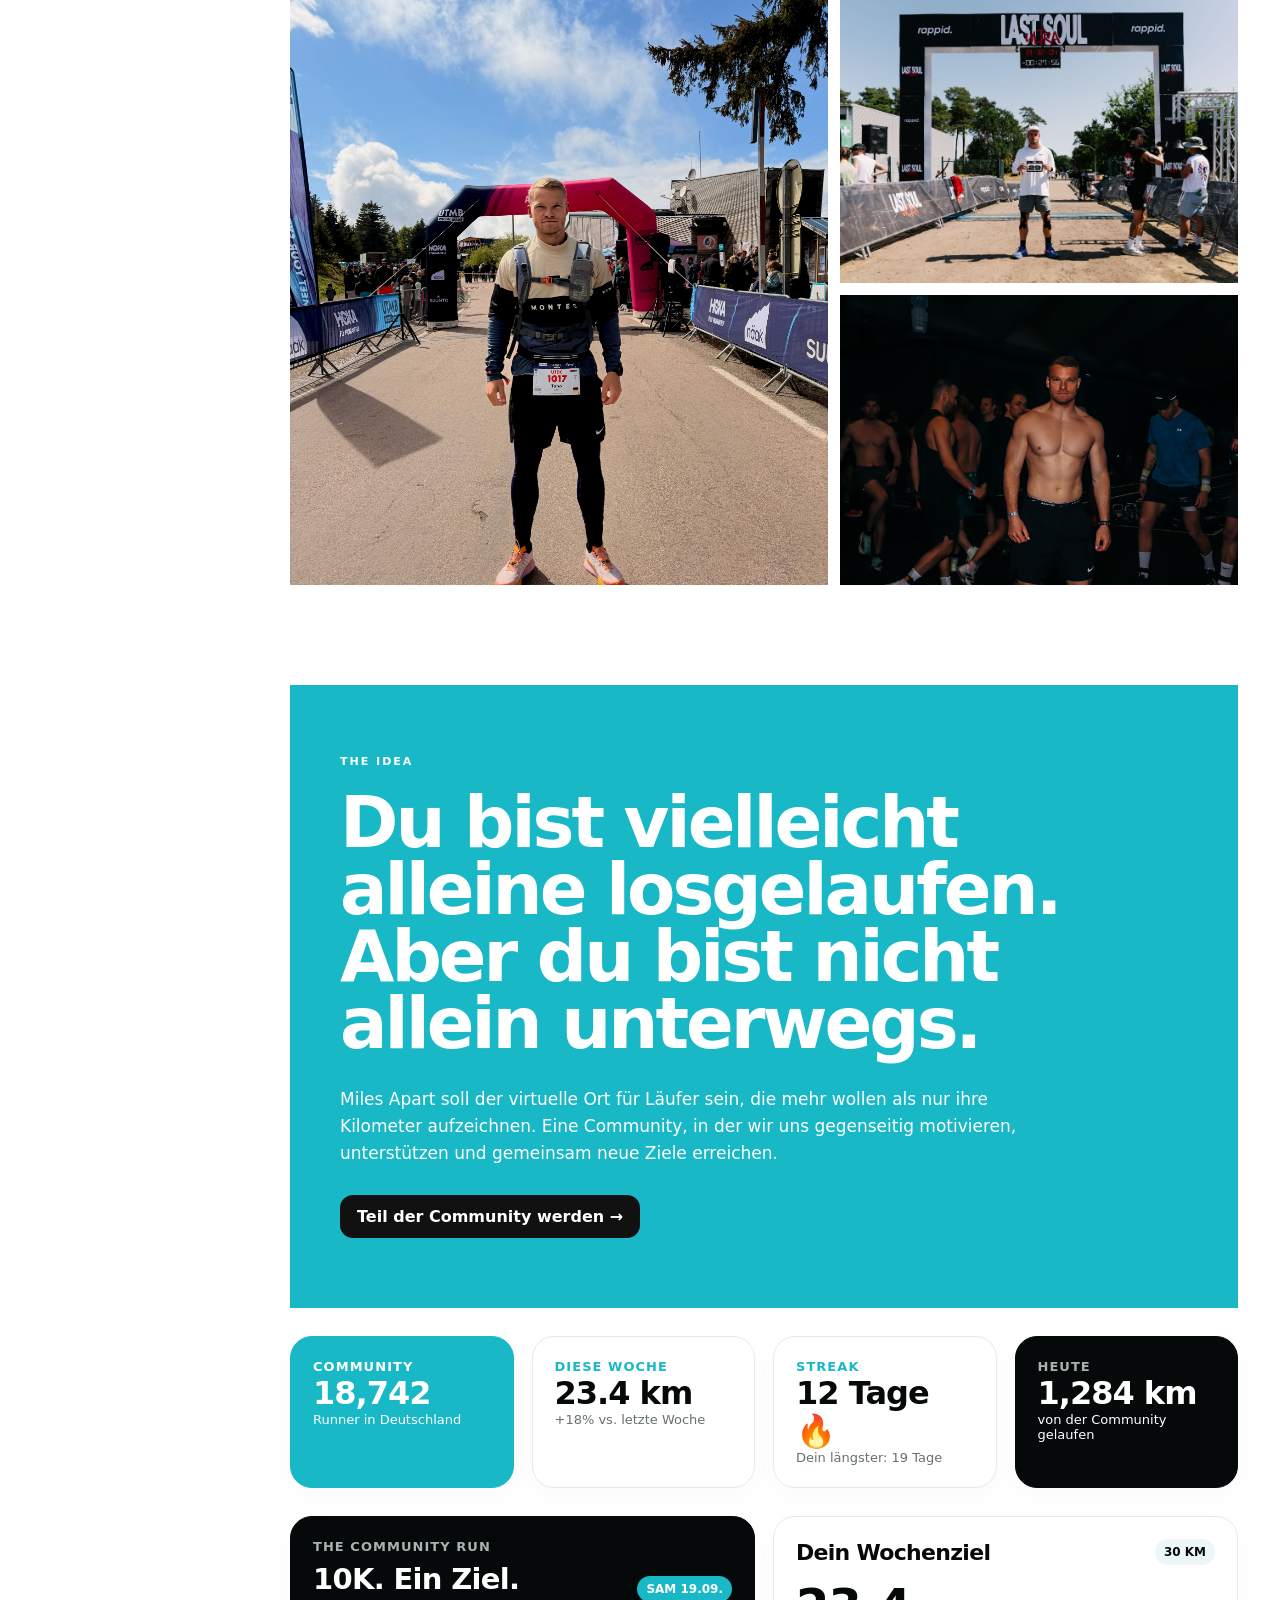
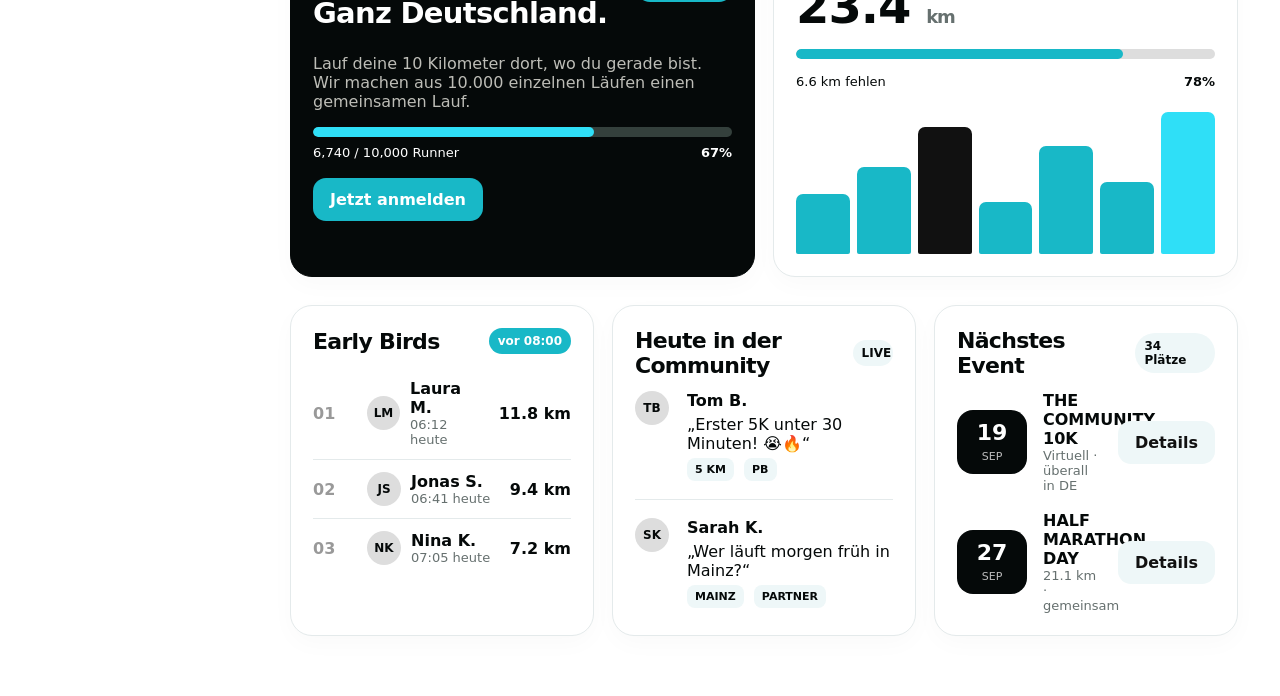
==== commit 12c3c80d: "index.html aktualisieren" ====
--- a/index.html
+++ b/index.html
@@ -19,13 +19,23 @@
     href="style.css"
   >
 
+  <!-- =======================================================
+       SUPABASE
+       ======================================================= -->
+
   <script src="https://cdn.jsdelivr.net/npm/@supabase/supabase-js@2"></script>
 
+
   <style>
+
+    /* =========================================================
+       MILES APART — ACCENT COLOR
+       ========================================================= */
 
     :root {
       --miles-blue: #18b8c7;
     }
+
 
     .lime {
       background-color: var(--miles-blue) !important;
@@ -33,26 +43,32 @@
       color: #ffffff !important;
     }
 
+
     .lime:hover {
       background-color: #1199a6 !important;
       border-color: #1199a6 !important;
     }
 
+
     .label {
       color: var(--miles-blue);
     }
 
+
     .progress i {
       background-color: var(--miles-blue);
     }
 
+
     .mini-progress i {
       background-color: var(--miles-blue);
     }
 
+
     .bar i {
       background-color: var(--miles-blue);
     }
+
 
     .badge.lime {
       background-color: var(--miles-blue) !important;
@@ -60,13 +76,16 @@
       color: #ffffff !important;
     }
 
+
     .intro-eyebrow {
       color: var(--miles-blue);
     }
 
+
     .founder-kicker {
       color: var(--miles-blue);
     }
+
 
     .principle-number {
       color: var(--miles-blue);
@@ -80,6 +99,7 @@
     .home-intro {
       padding: 58px 0 35px;
     }
+
 
     .intro-eyebrow {
       font-size: 11px;
@@ -89,6 +109,7 @@
       margin-bottom: 18px;
     }
 
+
     .intro-title {
       max-width: 920px;
       font-size: clamp(48px, 7vw, 92px);
@@ -97,9 +118,11 @@
       margin: 0;
     }
 
+
     .intro-title span {
       color: var(--miles-blue);
     }
+
 
     .intro-copy {
       max-width: 680px;
@@ -111,96 +134,36 @@
 
 
     /* =========================================================
-       NEW INTRO PHOTO STRIP
+       THREE IMAGE STRIP
        ========================================================= */
 
-    .intro-photo-strip {
+    .three-photo-strip {
       display: grid;
       grid-template-columns: repeat(3, 1fr);
       gap: 12px;
-      margin-top: 30px;
-      width: 100%;
-    }
-
-    .intro-photo-strip-item {
-      height: 360px;
+      margin-top: 28px;
+    }
+
+
+    .three-photo-item {
+      height: 420px;
       overflow: hidden;
       background: #111;
     }
 
-    .intro-photo-strip-item img {
+
+    .three-photo-item img {
       width: 100%;
       height: 100%;
       object-fit: cover;
+      object-position: center;
       display: block;
       transition: transform .5s ease;
     }
 
-    .intro-photo-strip-item:hover img {
+
+    .three-photo-item:hover img {
       transform: scale(1.03);
-    }
-
-
-    /* =========================================================
-       BIG PHOTO
-       ========================================================= */
-
-    .story-photo {
-      position: relative;
-      height: min(62vw, 620px);
-      min-height: 420px;
-      overflow: hidden;
-      margin-top: 28px;
-      background: #111;
-    }
-
-    .story-photo img {
-      width: 100%;
-      height: 100%;
-      object-fit: cover;
-      object-position: center 38%;
-      display: block;
-    }
-
-    .story-photo::after {
-      content: "";
-      position: absolute;
-      inset: 0;
-      background:
-        linear-gradient(
-          to top,
-          rgba(0,0,0,.72) 0%,
-          rgba(0,0,0,.08) 50%,
-          rgba(0,0,0,.02) 100%
-        );
-      pointer-events: none;
-    }
-
-    .photo-caption {
-      position: absolute;
-      z-index: 2;
-      left: 30px;
-      right: 30px;
-      bottom: 26px;
-      display: flex;
-      align-items: flex-end;
-      justify-content: space-between;
-      gap: 20px;
-      color: #fff;
-    }
-
-    .photo-caption strong {
-      font-size: clamp(25px, 3vw, 42px);
-      line-height: 1;
-      letter-spacing: -1.5px;
-    }
-
-    .photo-caption span {
-      font-size: 11px;
-      letter-spacing: 1.5px;
-      text-transform: uppercase;
-      color: #bbb;
-      text-align: right;
     }
 
 
@@ -211,6 +174,7 @@
     .about-project {
       margin-top: 85px;
     }
+
 
     .about-project-grid {
       display: grid;
@@ -219,6 +183,7 @@
       align-items: start;
     }
 
+
     .about-project h2 {
       font-size: clamp(34px, 4vw, 56px);
       line-height: .98;
@@ -226,6 +191,7 @@
       margin: 0;
     }
 
+
     .about-project-text {
       font-size: 18px;
       line-height: 1.75;
@@ -233,9 +199,11 @@
       max-width: 760px;
     }
 
+
     .about-project-text p {
       margin: 0 0 22px;
     }
+
 
     .about-project-text strong {
       color: #222;
@@ -253,6 +221,7 @@
       margin-top: 45px;
     }
 
+
     .principle {
       padding: 28px;
       min-height: 190px;
@@ -260,16 +229,19 @@
       border: 1px solid #e4e4e0;
     }
 
+
     .principle-number {
       font-size: 11px;
       font-weight: 800;
       letter-spacing: 2px;
     }
 
+
     .principle h3 {
       font-size: 22px;
       margin: 38px 0 9px;
     }
+
 
     .principle p {
       margin: 0;
@@ -286,6 +258,7 @@
     .founder {
       margin-top: 100px;
     }
+
 
     .founder-head {
       display: flex;
@@ -295,6 +268,7 @@
       margin-bottom: 28px;
     }
 
+
     .founder-kicker {
       font-size: 11px;
       font-weight: 800;
@@ -303,12 +277,14 @@
       margin-bottom: 12px;
     }
 
+
     .founder-head h2 {
       font-size: clamp(40px, 5vw, 68px);
       line-height: .95;
       letter-spacing: -3px;
       margin: 0;
     }
+
 
     .founder-layout {
       display: grid;
@@ -318,10 +294,12 @@
       border: 1px solid #e2e2de;
     }
 
+
     .founder-image {
       min-height: 590px;
       overflow: hidden;
     }
+
 
     .founder-image img {
       width: 100%;
@@ -331,6 +309,7 @@
       display: block;
     }
 
+
     .founder-content {
       padding: 48px;
       display: flex;
@@ -338,11 +317,13 @@
       justify-content: center;
     }
 
+
     .founder-content h3 {
       font-size: 40px;
       letter-spacing: -1.5px;
       margin: 0 0 20px;
     }
+
 
     .founder-content p {
       color: #777;
@@ -351,9 +332,11 @@
       margin: 0 0 20px;
     }
 
+
     .founder-content p strong {
       color: #222;
     }
+
 
     .founder-tags {
       display: flex;
@@ -362,6 +345,7 @@
       margin-top: 10px;
       margin-bottom: 28px;
     }
+
 
     .founder-tag {
       border: 1px solid #d7d7d3;
@@ -373,6 +357,7 @@
       color: #666;
     }
 
+
     .founder-tag:hover {
       border-color: var(--miles-blue);
       color: var(--miles-blue);
@@ -380,12 +365,13 @@
 
 
     /* =========================================================
-       PHOTO STRIP
+       PHOTO STORY
        ========================================================= */
 
     .visual-story {
       margin-top: 100px;
     }
+
 
     .visual-story-head {
       display: flex;
@@ -395,12 +381,14 @@
       margin-bottom: 25px;
     }
 
+
     .visual-story-head h2 {
       margin: 0;
       font-size: clamp(32px, 4vw, 52px);
       letter-spacing: -2px;
       line-height: 1;
     }
+
 
     .visual-story-head p {
       max-width: 420px;
@@ -410,6 +398,7 @@
       font-size: 14px;
     }
 
+
     .photo-grid {
       display: grid;
       grid-template-columns: 1.15fr .85fr;
@@ -417,14 +406,17 @@
       gap: 12px;
     }
 
+
     .photo-grid-item {
       overflow: hidden;
       background: #111;
     }
 
+
     .photo-grid-item:first-child {
       grid-row: 1 / 3;
     }
+
 
     .photo-grid-item img {
       width: 100%;
@@ -434,6 +426,7 @@
       transition: transform .5s ease;
     }
 
+
     .photo-grid-item:hover img {
       transform: scale(1.03);
     }
@@ -449,6 +442,7 @@
       background: var(--miles-blue);
       color: #fff;
     }
+
 
     .statement-label {
       font-size: 11px;
@@ -458,6 +452,7 @@
       margin-bottom: 22px;
     }
 
+
     .statement h2 {
       max-width: 950px;
       margin: 0;
@@ -466,6 +461,7 @@
       letter-spacing: -3px;
     }
 
+
     .statement p {
       max-width: 680px;
       margin: 28px 0 0;
@@ -473,6 +469,7 @@
       line-height: 1.6;
     }
 
+
     .statement .btn {
       margin-top: 28px;
       background: #111 !important;
@@ -480,6 +477,7 @@
       border-color: #111 !important;
     }
 
+
     .statement .btn:hover {
       background: #fff !important;
       color: #111 !important;
@@ -496,27 +494,33 @@
       color: #fff !important;
     }
 
+
     .card.lime .label,
     .card.lime .small,
     .card.lime .kpi {
       color: #fff !important;
     }
 
+
     .progress {
       background: #ddd;
     }
 
+
     .progress i {
       background: var(--miles-blue);
     }
 
+
     .bar i {
       background: var(--miles-blue);
     }
 
+
     .mini-progress {
       background: #ddd;
     }
+
 
     .mini-progress i {
       background: var(--miles-blue);
@@ -533,17 +537,20 @@
       gap: 12px;
     }
 
+
     .user-area {
       display: flex;
       align-items: center;
       gap: 10px;
     }
 
+
     .user-greeting {
       font-size: 13px;
       color: #666;
       white-space: nowrap;
     }
+
 
     .login-button {
       display: inline-flex;
@@ -560,10 +567,12 @@
       transition: .2s ease;
     }
 
+
     .login-button:hover {
       border-color: var(--miles-blue);
       color: var(--miles-blue);
     }
+
 
     .user-avatar-button {
       width: 38px;
@@ -582,12 +591,14 @@
       padding: 0;
     }
 
+
     .user-avatar-button img {
       width: 100%;
       height: 100%;
       object-fit: cover;
       display: block;
     }
+
 
     .account-menu {
       position: absolute;
@@ -602,9 +613,11 @@
       display: none;
     }
 
+
     .account-menu.open {
       display: block;
     }
+
 
     .account-menu-name {
       padding: 11px;
@@ -612,6 +625,7 @@
       border-bottom: 1px solid #eee;
       margin-bottom: 5px;
     }
+
 
     .account-menu-email {
       padding: 4px 11px 10px;
@@ -621,6 +635,7 @@
       margin-bottom: 5px;
       word-break: break-word;
     }
+
 
     .account-menu a,
     .account-menu button {
@@ -637,6 +652,7 @@
       text-decoration: none;
     }
 
+
     .account-menu a:hover,
     .account-menu button:hover {
       background: #f5f5f3;
@@ -660,9 +676,11 @@
       overflow-y: auto;
     }
 
+
     .auth-overlay.open {
       display: flex;
     }
+
 
     .auth-modal {
       position: relative;
@@ -673,6 +691,7 @@
       padding: 38px;
       box-shadow: 0 25px 80px rgba(0,0,0,.25);
     }
+
 
     .auth-close {
       position: absolute;
@@ -688,9 +707,11 @@
       color: #555;
     }
 
+
     .auth-close:hover {
       color: var(--miles-blue);
     }
+
 
     .auth-eyebrow {
       color: var(--miles-blue);
@@ -701,6 +722,7 @@
       margin-bottom: 10px;
     }
 
+
     .auth-modal h2 {
       font-size: 32px;
       line-height: 1;
@@ -708,6 +730,7 @@
       margin: 0 0 10px;
     }
 
+
     .auth-description {
       color: #777;
       font-size: 14px;
@@ -715,12 +738,14 @@
       margin: 0 0 25px;
     }
 
+
     .auth-tabs {
       display: grid;
       grid-template-columns: 1fr 1fr;
       border-bottom: 1px solid #ddd;
       margin-bottom: 25px;
     }
+
 
     .auth-tab {
       padding: 12px 8px;
@@ -733,22 +758,27 @@
       border-bottom: 2px solid transparent;
     }
 
+
     .auth-tab.active {
       color: var(--miles-blue);
       border-bottom-color: var(--miles-blue);
     }
 
+
     .auth-form {
       display: none;
     }
 
+
     .auth-form.active {
       display: block;
     }
 
+
     .form-group {
       margin-bottom: 16px;
     }
+
 
     .form-group label {
       display: block;
@@ -757,6 +787,7 @@
       margin-bottom: 7px;
       color: #333;
     }
+
 
     .form-group input {
       width: 100%;
@@ -770,10 +801,12 @@
       outline: none;
     }
 
+
     .form-group input:focus {
       border-color: var(--miles-blue);
       background: #fff;
     }
+
 
     .auth-submit {
       width: 100%;
@@ -787,15 +820,18 @@
       margin-top: 4px;
     }
 
+
     .auth-submit:hover {
       background: #1199a6;
       border-color: #1199a6;
     }
 
+
     .auth-submit:disabled {
       opacity: .6;
       cursor: wait;
     }
+
 
     .auth-message {
       min-height: 18px;
@@ -805,9 +841,11 @@
       color: #d34b4b;
     }
 
+
     .auth-message.success {
       color: #248b63;
     }
+
 
     .forgot-password {
       display: block;
@@ -821,9 +859,11 @@
       cursor: pointer;
     }
 
+
     .forgot-password:hover {
       color: var(--miles-blue);
     }
+
 
     .auth-back {
       display: inline-flex;
@@ -836,9 +876,11 @@
       cursor: pointer;
     }
 
+
     .auth-back:hover {
       color: var(--miles-blue);
     }
+
 
     .auth-note {
       margin-top: 14px;
@@ -861,48 +903,60 @@
         padding-top: 38px;
       }
 
+
       .intro-title {
         letter-spacing: -2.5px;
       }
 
-      .intro-photo-strip {
-        gap: 8px;
+
+      .three-photo-strip {
+        grid-template-columns: 1fr;
+        gap: 10px;
       }
 
-      .intro-photo-strip-item {
-        height: 280px;
+
+      .three-photo-item {
+        height: 430px;
       }
+
 
       .about-project-grid {
         grid-template-columns: 1fr;
         gap: 30px;
       }
 
+
       .principles {
         grid-template-columns: 1fr;
       }
 
+
       .founder-layout {
         grid-template-columns: 1fr;
       }
 
+
       .founder-image {
         min-height: 500px;
       }
 
+
       .founder-content {
         padding: 35px;
       }
+
 
       .photo-grid {
         grid-template-columns: 1fr;
         grid-template-rows: 430px 260px 260px;
       }
 
+
       .photo-grid-item:first-child {
         grid-row: auto;
       }
 
+
       .statement {
         padding: 50px 30px;
       }
@@ -916,37 +970,16 @@
         font-size: 48px;
       }
 
+
       .intro-copy {
         font-size: 16px;
       }
 
-      .intro-photo-strip {
-        grid-template-columns: repeat(3, 1fr);
-        gap: 5px;
-        margin-top: 24px;
+
+      .three-photo-item {
+        height: 390px;
       }
 
-      .intro-photo-strip-item {
-        height: 190px;
-      }
-
-      .intro-photo-strip-item img {
-        object-position: center;
-      }
-
-      .story-photo {
-        min-height: 400px;
-      }
-
-      .photo-caption {
-        left: 20px;
-        right: 20px;
-        bottom: 20px;
-      }
-
-      .photo-caption strong {
-        font-size: 26px;
-      }
 
       .about-project,
       .founder,
@@ -955,30 +988,37 @@
         margin-top: 65px;
       }
 
+
       .founder-image {
         min-height: 430px;
       }
 
+
       .founder-content {
         padding: 28px 24px;
       }
 
+
       .founder-content h3 {
         font-size: 32px;
       }
 
+
       .photo-grid {
         grid-template-rows: 380px 230px 230px;
       }
 
+
       .statement {
         padding: 42px 24px;
       }
 
+
       .top-right .user-greeting {
         display: none;
       }
 
+
       .auth-modal {
         padding: 30px 24px;
       }
@@ -1001,6 +1041,7 @@
        ======================================================= -->
 
   <aside class="sidebar">
+
 
     <div class="brand">
 
@@ -1054,13 +1095,16 @@
         THIS WEEK
       </small>
 
+
       <strong>
         23.4 / 30 KM
       </strong>
 
+
       <div class="mini-progress">
         <i></i>
       </div>
+
 
       <p
         class="small"
@@ -1085,12 +1129,16 @@
 
     <div class="top">
 
+
       <div class="crumb">
         MILES APART / HOME
       </div>
 
 
       <div class="top-right">
+
+
+        <!-- GUEST -->
 
         <div
           id="guestArea"
@@ -1107,6 +1155,8 @@
 
         </div>
 
+
+        <!-- LOGGED IN -->
 
         <div
           id="loggedInArea"
@@ -1199,84 +1249,47 @@
 
       <p class="intro-copy">
 
-        Miles Apart ist die virtuelle Running Community.
+        MilesApart ist die virtuelle Running Community.
 
       </p>
 
 
-      <!-- ===================================================
-           THREE IMAGE STRIP
-           =================================================== -->
-
-      <div class="intro-photo-strip">
-
-
-        <div class="intro-photo-strip-item">
-
-          <img
-            src="IMG_3005(2).jpeg"
-            alt="Miles Apart Running Community"
-          >
-
-        </div>
-
-
-        <div class="intro-photo-strip-item">
-
-          <img
-            src="IMG_0111(1).jpeg"
-            alt="Miles Apart Running Community"
-          >
-
-        </div>
-
-
-        <div class="intro-photo-strip-item">
-
-          <img
-            src="IMG_5573.jpeg"
-            alt="Miles Apart Running Community"
-          >
-
-        </div>
-
+    </section>
+
+
+    <!-- =====================================================
+         THREE IMAGE STRIP
+         ===================================================== -->
+
+    <div class="three-photo-strip">
+
+
+      <div class="three-photo-item">
+
+        <img
+          src="IMG_3005(1).jpeg"
+          alt="Tano beim Lauf"
+        >
 
       </div>
 
 
-    </section>
-
-
-    <!-- =====================================================
-         HERO IMAGE
-         ===================================================== -->
-
-    <div class="story-photo">
-
-
-      <img
-        src="IMG_3005(1).jpeg"
-        alt="Läufer beim Zieleinlauf"
-      >
-
-
-      <div class="photo-caption">
-
-
-        <div>
-
-          <strong>
-            ONE COMMUNITY.<br>
-            COUNTLESS MILES.
-          </strong>
-
-        </div>
-
-
-        <span>
-          Run together<br>
-          from anywhere
-        </span>
+      <div class="three-photo-item">
+
+        <img
+          src="IMG_0111(1).jpeg"
+          alt="Tano beim Ultra Running"
+        >
+
+      </div>
+
+
+      <div class="three-photo-item">
+
+        <img
+          src="IMG_5573.jpeg"
+          alt="Tano nach einem Lauf in New York"
+        >
 
       </div>
 
@@ -1356,13 +1369,16 @@
 
         <div class="principle">
 
+
           <div class="principle-number">
             01 / CONNECT
           </div>
 
+
           <h3>
             Menschen verbinden
           </h3>
+
 
           <p>
             Finde andere Runner, tausche dich aus und werde Teil
@@ -1374,13 +1390,16 @@
 
         <div class="principle">
 
+
           <div class="principle-number">
             02 / CHALLENGE
           </div>
 
+
           <h3>
             Gemeinsam herausfordern
           </h3>
+
 
           <p>
             Challenges machen aus einzelnen Läufen gemeinsame Ziele.
@@ -1392,13 +1411,16 @@
 
         <div class="principle">
 
+
           <div class="principle-number">
             03 / SUPPORT
           </div>
 
+
           <h3>
             Gegenseitig pushen
           </h3>
+
 
           <p>
             Gute Läufe feiern. Schlechte Tage teilen.
@@ -1421,12 +1443,15 @@
 
       <div class="founder-head">
 
+
         <div>
+
 
           <div class="founder-kicker">
             WER STECKT DAHINTER?
           </div>
 
+
           <h2>
             Meet Tano.
           </h2>
@@ -1445,6 +1470,7 @@
 
 
         <div class="founder-image">
+
 
           <img
             src="IMG_9227.jpeg"
@@ -1497,21 +1523,26 @@
 
           <div class="founder-tags">
 
+
             <span class="founder-tag">
               Running
             </span>
 
+
             <span class="founder-tag">
               Ultra Running
             </span>
 
+
             <span class="founder-tag">
               Hyrox
             </span>
 
+
             <span class="founder-tag">
               Hybrid Athlete
             </span>
+
 
             <span class="founder-tag">
               Strength
@@ -1545,6 +1576,7 @@
 
 
         <div>
+
 
           <div class="intro-eyebrow">
             THE ATHLETE LIFE
@@ -2269,6 +2301,10 @@
     </p>
 
 
+    <!-- =====================================================
+         NORMAL AUTH TABS
+         ===================================================== -->
+
     <div
       class="auth-tabs"
       id="authTabs"
@@ -2294,7 +2330,9 @@
     </div>
 
 
-    <!-- LOGIN -->
+    <!-- =====================================================
+         LOGIN
+         ===================================================== -->
 
     <form
       class="auth-form active"
@@ -2361,7 +2399,9 @@
     </form>
 
 
-    <!-- REGISTRATION -->
+    <!-- =====================================================
+         REGISTRATION
+         ===================================================== -->
 
     <form
       class="auth-form"
@@ -2437,7 +2477,9 @@
     </form>
 
 
-    <!-- FORGOT PASSWORD -->
+    <!-- =====================================================
+         FORGOT PASSWORD
+         ===================================================== -->
 
     <form
       class="auth-form"
@@ -2495,9 +2537,1457 @@
     </form>
 
 
-    <!-- PASSWORD RECOVERY -->
+    <!-- =====================================================
+         PASSWORD RECOVERY
+         ===================================================== -->
 
     <form
       class="auth-form"
       id="recoveryForm"
-   +    >
+
+      <div class="form-group">
+
+        <label for="newPassword">
+          Neues Passwort
+        </label>
+
+        <input
+          id="newPassword"
+          type="password"
+          placeholder="Mindestens 6 Zeichen"
+          minlength="6"
+          autocomplete="new-password"
+          required
+        >
+
+      </div>
+
+
+      <div class="form-group">
+
+        <label for="newPasswordConfirm">
+          Neues Passwort wiederholen
+        </label>
+
+        <input
+          id="newPasswordConfirm"
+          type="password"
+          placeholder="Passwort wiederholen"
+          minlength="6"
+          autocomplete="new-password"
+          required
+        >
+
+      </div>
+
+
+      <button
+        class="auth-submit"
+        id="recoverySubmit"
+        type="submit"
+      >
+        Neues Passwort speichern →
+      </button>
+
+
+      <div
+        class="auth-message"
+        id="recoveryMessage"
+      ></div>
+
+    </form>
+
+  </div>
+
+</div>
+
+
+<!-- =========================================================
+     MILES APART / SUPABASE AUTH
+     ========================================================= -->
+
+<script>
+
+  /* =========================================================
+     SUPABASE CONFIGURATION
+     ========================================================= */
+
+  const SUPABASE_URL =
+    "https://orbrkdrsihsacsnprewf.supabase.co";
+
+
+  const SUPABASE_PUBLISHABLE_KEY =
+    "sb_publishable_wc3w2fSuj8ItwiF6XBoQgw_HeW5_rNW";
+
+
+  const {
+    createClient
+  } = window.supabase;
+
+
+  const supabaseClient =
+    createClient(
+      SUPABASE_URL,
+      SUPABASE_PUBLISHABLE_KEY
+    );
+
+
+  /* =========================================================
+     DOM ELEMENTS
+     ========================================================= */
+
+  const guestArea =
+    document.getElementById("guestArea");
+
+
+  const loggedInArea =
+    document.getElementById("loggedInArea");
+
+
+  const userGreeting =
+    document.getElementById("userGreeting");
+
+
+  const avatarButton =
+    document.getElementById("avatarButton");
+
+
+  const accountMenu =
+    document.getElementById("accountMenu");
+
+
+  const accountMenuName =
+    document.getElementById("accountMenuName");
+
+
+  const accountMenuEmail =
+    document.getElementById("accountMenuEmail");
+
+
+  const logoutButton =
+    document.getElementById("logoutButton");
+
+
+  const openLoginButton =
+    document.getElementById("openLoginButton");
+
+
+  const authOverlay =
+    document.getElementById("authOverlay");
+
+
+  const closeAuthButton =
+    document.getElementById("closeAuthButton");
+
+
+  const authTabs =
+    document.getElementById("authTabs");
+
+
+  const loginTab =
+    document.getElementById("loginTab");
+
+
+  const registerTab =
+    document.getElementById("registerTab");
+
+
+  const loginForm =
+    document.getElementById("loginForm");
+
+
+  const registerForm =
+    document.getElementById("registerForm");
+
+
+  const forgotForm =
+    document.getElementById("forgotForm");
+
+
+  const recoveryForm =
+    document.getElementById("recoveryForm");
+
+
+  const authTitle =
+    document.getElementById("authTitle");
+
+
+  const authDescription =
+    document.getElementById("authDescription");
+
+
+  const loginMessage =
+    document.getElementById("loginMessage");
+
+
+  const registerMessage =
+    document.getElementById("registerMessage");
+
+
+  const forgotMessage =
+    document.getElementById("forgotMessage");
+
+
+  const recoveryMessage =
+    document.getElementById("recoveryMessage");
+
+
+  const forgotPasswordButton =
+    document.getElementById("forgotPasswordButton");
+
+
+  const backToLoginButton =
+    document.getElementById("backToLoginButton");
+
+
+  const loginSubmit =
+    document.getElementById("loginSubmit");
+
+
+  const registerSubmit =
+    document.getElementById("registerSubmit");
+
+
+  const forgotSubmit =
+    document.getElementById("forgotSubmit");
+
+
+  const recoverySubmit =
+    document.getElementById("recoverySubmit");
+
+
+  /* =========================================================
+     AUTH STATE
+     ========================================================= */
+
+  let currentUser = null;
+
+  let currentProfile = null;
+
+
+  /* =========================================================
+     HELPERS
+     ========================================================= */
+
+  function getInitials(name) {
+
+    if (!name) {
+      return "M";
+    }
+
+
+    const parts =
+      name
+        .trim()
+        .split(/\s+/);
+
+
+    if (parts.length === 1) {
+
+      return parts[0]
+        .substring(0, 1)
+        .toUpperCase();
+
+    }
+
+
+    return (
+      parts[0].substring(0, 1) +
+      parts[parts.length - 1].substring(0, 1)
+    ).toUpperCase();
+
+  }
+
+
+  function getFirstName(name) {
+
+    if (!name) {
+      return "Runner";
+    }
+
+
+    return name
+      .trim()
+      .split(/\s+/)[0];
+
+  }
+
+
+  function getUserDisplayName(user, profile) {
+
+    if (profile && profile.display_name) {
+      return profile.display_name;
+    }
+
+
+    if (
+      user &&
+      user.user_metadata &&
+      user.user_metadata.display_name
+    ) {
+
+      return user.user_metadata.display_name;
+
+    }
+
+
+    if (user && user.email) {
+
+      return user.email
+        .split("@")[0];
+
+    }
+
+
+    return "Runner";
+
+  }
+
+
+  function setMessage(element, text, success = false) {
+
+    element.textContent = text;
+
+    element.classList.toggle(
+      "success",
+      success
+    );
+
+  }
+
+
+  function clearMessages() {
+
+    setMessage(
+      loginMessage,
+      ""
+    );
+
+
+    setMessage(
+      registerMessage,
+      ""
+    );
+
+
+    setMessage(
+      forgotMessage,
+      ""
+    );
+
+
+    setMessage(
+      recoveryMessage,
+      ""
+    );
+
+  }
+
+
+  function setButtonLoading(
+    button,
+    loading,
+    normalText
+  ) {
+
+    button.disabled = loading;
+
+    button.textContent =
+      loading
+        ? "Bitte warten …"
+        : normalText;
+
+  }
+
+
+  /* =========================================================
+     PROFILE
+     ========================================================= */
+
+  async function loadProfile(user) {
+
+    if (!user) {
+      currentProfile = null;
+      return null;
+    }
+
+
+    const {
+      data,
+      error
+    } = await supabaseClient
+      .from("profiles")
+      .select(
+        "display_name, username, avatar_url, bio, location"
+      )
+      .eq("id", user.id)
+      .maybeSingle();
+
+
+    if (error) {
+
+      console.error(
+        "Profil konnte nicht geladen werden:",
+        error
+      );
+
+
+      currentProfile = null;
+
+      return null;
+
+    }
+
+
+    currentProfile = data || null;
+
+    return currentProfile;
+
+  }
+
+
+  /* =========================================================
+     USER INTERFACE
+     ========================================================= */
+
+  function updateUserInterface() {
+
+    if (!currentUser) {
+
+      guestArea.style.display = "flex";
+
+      loggedInArea.style.display = "none";
+
+      accountMenu.classList.remove("open");
+
+      return;
+
+    }
+
+
+    const displayName =
+      getUserDisplayName(
+        currentUser,
+        currentProfile
+      );
+
+
+    const firstName =
+      getFirstName(displayName);
+
+
+    const initials =
+      getInitials(displayName);
+
+
+    guestArea.style.display = "none";
+
+    loggedInArea.style.display = "flex";
+
+
+    userGreeting.textContent =
+      "Hallo, " + firstName;
+
+
+    avatarButton.innerHTML = "";
+
+
+    if (
+      currentProfile &&
+      currentProfile.avatar_url
+    ) {
+
+      const image =
+        document.createElement("img");
+
+
+      image.src =
+        currentProfile.avatar_url;
+
+
+      image.alt =
+        displayName;
+
+
+      avatarButton.appendChild(
+        image
+      );
+
+    } else {
+
+      avatarButton.textContent =
+        initials;
+
+    }
+
+
+    accountMenuName.textContent =
+      displayName;
+
+
+    accountMenuEmail.textContent =
+      currentUser.email || "";
+
+  }
+
+
+  /* =========================================================
+     MODAL
+     ========================================================= */
+
+  function openAuth() {
+
+    authOverlay.classList.add("open");
+
+    document.body.style.overflow =
+      "hidden";
+
+
+    if (
+      recoveryForm.classList.contains("active")
+    ) {
+
+      return;
+
+    }
+
+
+    showLogin();
+
+  }
+
+
+  function closeAuth() {
+
+    authOverlay.classList.remove("open");
+
+    document.body.style.overflow =
+      "";
+
+
+    clearMessages();
+
+  }
+
+
+  openLoginButton.addEventListener(
+    "click",
+    openAuth
+  );
+
+
+  closeAuthButton.addEventListener(
+    "click",
+    closeAuth
+  );
+
+
+  authOverlay.addEventListener(
+    "click",
+    function(event) {
+
+      if (
+        event.target === authOverlay
+      ) {
+
+        closeAuth();
+
+      }
+
+    }
+  );
+
+
+  document.addEventListener(
+    "keydown",
+    function(event) {
+
+      if (
+        event.key === "Escape" &&
+        authOverlay.classList.contains("open")
+      ) {
+
+        closeAuth();
+
+      }
+
+    }
+  );
+
+
+  /* =========================================================
+     FORM VISIBILITY
+     ========================================================= */
+
+  function hideAllForms() {
+
+    loginForm.classList.remove("active");
+
+    registerForm.classList.remove("active");
+
+    forgotForm.classList.remove("active");
+
+    recoveryForm.classList.remove("active");
+
+  }
+
+
+  function showLogin() {
+
+    hideAllForms();
+
+    clearMessages();
+
+
+    loginForm.classList.add("active");
+
+
+    authTabs.style.display =
+      "grid";
+
+
+    loginTab.classList.add("active");
+
+    registerTab.classList.remove("active");
+
+
+    authTitle.textContent =
+      "Willkommen zurück.";
+
+
+    authDescription.textContent =
+      "Melde dich an und werde Teil der Community.";
+
+  }
+
+
+  function showRegister() {
+
+    hideAllForms();
+
+    clearMessages();
+
+
+    registerForm.classList.add("active");
+
+
+    authTabs.style.display =
+      "grid";
+
+
+    registerTab.classList.add("active");
+
+    loginTab.classList.remove("active");
+
+
+    authTitle.textContent =
+      "Werde Teil der Community.";
+
+
+    authDescription.textContent =
+      "Erstelle dein Konto und starte deine Miles-Apart-Reise.";
+
+  }
+
+
+  function showForgotPassword() {
+
+    hideAllForms();
+
+    clearMessages();
+
+
+    forgotForm.classList.add("active");
+
+
+    authTabs.style.display =
+      "none";
+
+
+    authTitle.textContent =
+      "Passwort zurücksetzen.";
+
+
+    authDescription.textContent =
+      "Wir schicken dir einen Link, mit dem du ein neues Passwort festlegen kannst.";
+
+  }
+
+
+  function showRecovery() {
+
+    hideAllForms();
+
+    clearMessages();
+
+
+    recoveryForm.classList.add("active");
+
+
+    authTabs.style.display =
+      "none";
+
+
+    authTitle.textContent =
+      "Neues Passwort festlegen.";
+
+
+    authDescription.textContent =
+      "Wähle ein neues Passwort für dein Miles-Apart-Konto.";
+
+  }
+
+
+  loginTab.addEventListener(
+    "click",
+    showLogin
+  );
+
+
+  registerTab.addEventListener(
+    "click",
+    showRegister
+  );
+
+
+  forgotPasswordButton.addEventListener(
+    "click",
+    showForgotPassword
+  );
+
+
+  backToLoginButton.addEventListener(
+    "click",
+    showLogin
+  );
+
+
+  /* =========================================================
+     REGISTER
+     ========================================================= */
+
+  registerForm.addEventListener(
+    "submit",
+    async function(event) {
+
+      event.preventDefault();
+
+
+      clearMessages();
+
+
+      const name =
+        document
+          .getElementById("registerName")
+          .value
+          .trim();
+
+
+      const email =
+        document
+          .getElementById("registerEmail")
+          .value
+          .trim()
+          .toLowerCase();
+
+
+      const password =
+        document
+          .getElementById("registerPassword")
+          .value;
+
+
+      if (
+        name.length < 2
+      ) {
+
+        setMessage(
+          registerMessage,
+          "Bitte gib deinen Namen ein."
+        );
+
+        return;
+
+      }
+
+
+      if (
+        password.length < 6
+      ) {
+
+        setMessage(
+          registerMessage,
+          "Das Passwort muss mindestens 6 Zeichen haben."
+        );
+
+        return;
+
+      }
+
+
+      setButtonLoading(
+        registerSubmit,
+        true,
+        "Konto erstellen →"
+      );
+
+
+      const {
+        data,
+        error
+      } = await supabaseClient.auth.signUp({
+
+        email: email,
+
+        password: password,
+
+        options: {
+
+          data: {
+
+            display_name: name
+
+          },
+
+          emailRedirectTo:
+            window.location.href.split("#")[0]
+
+        }
+
+      });
+
+
+      setButtonLoading(
+        registerSubmit,
+        false,
+        "Konto erstellen →"
+      );
+
+
+      if (error) {
+
+        console.error(
+          "Registrierung:",
+          error
+        );
+
+
+        setMessage(
+          registerMessage,
+          translateAuthError(error)
+        );
+
+
+        return;
+
+      }
+
+
+      registerForm.reset();
+
+
+      if (
+        data &&
+        data.session
+      ) {
+
+        setMessage(
+          registerMessage,
+          "Konto erfolgreich erstellt. Du bist jetzt angemeldet.",
+          true
+        );
+
+
+        setTimeout(
+          closeAuth,
+          900
+        );
+
+
+      } else {
+
+        setMessage(
+          registerMessage,
+          "Fast geschafft! Bitte bestätige deine E-Mail-Adresse. Danach kannst du dich anmelden.",
+          true
+        );
+
+      }
+
+    }
+  );
+
+
+  /* =========================================================
+     LOGIN
+     ========================================================= */
+
+  loginForm.addEventListener(
+    "submit",
+    async function(event) {
+
+      event.preventDefault();
+
+
+      clearMessages();
+
+
+      const email =
+        document
+          .getElementById("loginEmail")
+          .value
+          .trim()
+          .toLowerCase();
+
+
+      const password =
+        document
+          .getElementById("loginPassword")
+          .value;
+
+
+      setButtonLoading(
+        loginSubmit,
+        true,
+        "Anmelden →"
+      );
+
+
+      const {
+        data,
+        error
+      } = await supabaseClient.auth.signInWithPassword({
+
+        email: email,
+
+        password: password
+
+      });
+
+
+      setButtonLoading(
+        loginSubmit,
+        false,
+        "Anmelden →"
+      );
+
+
+      if (error) {
+
+        console.error(
+          "Login:",
+          error
+        );
+
+
+        setMessage(
+          loginMessage,
+          translateAuthError(error)
+        );
+
+
+        return;
+
+      }
+
+
+      loginForm.reset();
+
+
+      currentUser =
+        data.user;
+
+
+      await loadProfile(
+        currentUser
+      );
+
+
+      updateUserInterface();
+
+
+      closeAuth();
+
+    }
+  );
+
+
+  /* =========================================================
+     PASSWORD RESET REQUEST
+     ========================================================= */
+
+  forgotForm.addEventListener(
+    "submit",
+    async function(event) {
+
+      event.preventDefault();
+
+
+      clearMessages();
+
+
+      const email =
+        document
+          .getElementById("forgotEmail")
+          .value
+          .trim()
+          .toLowerCase();
+
+
+      setButtonLoading(
+        forgotSubmit,
+        true,
+        "Reset-Link senden →"
+      );
+
+
+      const redirectUrl =
+        window.location.href.split("#")[0];
+
+
+      const {
+        error
+      } = await supabaseClient.auth
+        .resetPasswordForEmail(
+          email,
+          {
+            redirectTo: redirectUrl
+          }
+        );
+
+
+      setButtonLoading(
+        forgotSubmit,
+        false,
+        "Reset-Link senden →"
+      );
+
+
+      if (error) {
+
+        console.error(
+          "Passwort-Reset:",
+          error
+        );
+
+
+        setMessage(
+          forgotMessage,
+          translateAuthError(error)
+        );
+
+
+        return;
+
+      }
+
+
+      setMessage(
+        forgotMessage,
+        "Wenn ein Konto mit dieser E-Mail existiert, wurde ein Reset-Link versendet.",
+        true
+      );
+
+    }
+  );
+
+
+  /* =========================================================
+     PASSWORD RECOVERY
+     ========================================================= */
+
+  recoveryForm.addEventListener(
+    "submit",
+    async function(event) {
+
+      event.preventDefault();
+
+
+      clearMessages();
+
+
+      const password =
+        document
+          .getElementById("newPassword")
+          .value;
+
+
+      const passwordConfirm =
+        document
+          .getElementById("newPasswordConfirm")
+          .value;
+
+
+      if (
+        password.length < 6
+      ) {
+
+        setMessage(
+          recoveryMessage,
+          "Das Passwort muss mindestens 6 Zeichen haben."
+        );
+
+        return;
+
+      }
+
+
+      if (
+        password !== passwordConfirm
+      ) {
+
+        setMessage(
+          recoveryMessage,
+          "Die beiden Passwörter stimmen nicht überein."
+        );
+
+        return;
+
+      }
+
+
+      setButtonLoading(
+        recoverySubmit,
+        true,
+        "Neues Passwort speichern →"
+      );
+
+
+      const {
+        error
+      } = await supabaseClient.auth.updateUser({
+
+        password: password
+
+      });
+
+
+      setButtonLoading(
+        recoverySubmit,
+        false,
+        "Neues Passwort speichern →"
+      );
+
+
+      if (error) {
+
+        console.error(
+          "Passwort aktualisieren:",
+          error
+        );
+
+
+        setMessage(
+          recoveryMessage,
+          translateAuthError(error)
+        );
+
+
+        return;
+
+      }
+
+
+      recoveryForm.reset();
+
+
+      setMessage(
+        recoveryMessage,
+        "Dein Passwort wurde erfolgreich geändert.",
+        true
+      );
+
+
+      setTimeout(
+        closeAuth,
+        1200
+      );
+
+    }
+  );
+
+
+  /* =========================================================
+     ACCOUNT MENU
+     ========================================================= */
+
+  avatarButton.addEventListener(
+    "click",
+    function(event) {
+
+      event.stopPropagation();
+
+
+      accountMenu.classList.toggle(
+        "open"
+      );
+
+    }
+  );
+
+
+  document.addEventListener(
+    "click",
+    function(event) {
+
+      if (
+        !loggedInArea.contains(
+          event.target
+        )
+      ) {
+
+        accountMenu.classList.remove(
+          "open"
+        );
+
+      }
+
+    }
+  );
+
+
+  /* =========================================================
+     LOGOUT
+     ========================================================= */
+
+  logoutButton.addEventListener(
+    "click",
+    async function() {
+
+      const {
+        error
+      } = await supabaseClient.auth.signOut();
+
+
+      if (error) {
+
+        console.error(
+          "Logout:",
+          error
+        );
+
+
+        return;
+
+      }
+
+
+      accountMenu.classList.remove(
+        "open"
+      );
+
+    }
+  );
+
+
+  /* =========================================================
+     SUPABASE AUTH STATE
+     ========================================================= */
+
+  supabaseClient.auth.onAuthStateChange(
+    async function(event, session) {
+
+      if (
+        event === "PASSWORD_RECOVERY"
+      ) {
+
+        currentUser =
+          session
+            ? session.user
+            : null;
+
+
+        updateUserInterface();
+
+
+        openAuth();
+
+        showRecovery();
+
+
+        return;
+
+      }
+
+
+      if (
+        session &&
+        session.user
+      ) {
+
+        currentUser =
+          session.user;
+
+
+        await loadProfile(
+          currentUser
+        );
+
+
+      } else {
+
+        currentUser = null;
+
+        currentProfile = null;
+
+      }
+
+
+      updateUserInterface();
+
+    }
+  );
+
+
+  /* =========================================================
+     INITIAL SESSION
+     ========================================================= */
+
+  async function initializeAuth() {
+
+    const {
+      data,
+      error
+    } = await supabaseClient.auth.getSession();
+
+
+    if (error) {
+
+      console.error(
+        "Session konnte nicht geladen werden:",
+        error
+      );
+
+
+      currentUser = null;
+
+      currentProfile = null;
+
+      updateUserInterface();
+
+      return;
+
+    }
+
+
+    if (
+      data &&
+      data.session &&
+      data.session.user
+    ) {
+
+      currentUser =
+        data.session.user;
+
+
+      await loadProfile(
+        currentUser
+      );
+
+    } else {
+
+      currentUser = null;
+
+      currentProfile = null;
+
+    }
+
+
+    updateUserInterface();
+
+  }
+
+
+  /* =========================================================
+     ERROR TRANSLATION
+     ========================================================= */
+
+  function translateAuthError(error) {
+
+    if (!error) {
+      return "Es ist ein unbekannter Fehler aufgetreten.";
+    }
+
+
+    const message =
+      String(
+        error.message || ""
+      ).toLowerCase();
+
+
+    if (
+      message.includes(
+        "invalid login credentials"
+      )
+    ) {
+
+      return "E-Mail oder Passwort ist nicht korrekt.";
+
+    }
+
+
+    if (
+      message.includes(
+        "email not confirmed"
+      )
+    ) {
+
+      return "Bitte bestätige zuerst deine E-Mail-Adresse.";
+
+    }
+
+
+    if (
+      message.includes(
+        "password should be at least"
+      )
+    ) {
+
+      return "Das Passwort ist zu kurz.";
+
+    }
+
+
+    if (
+      message.includes(
+        "rate limit"
+      )
+    ) {
+
+      return "Zu viele Versuche. Bitte warte kurz und versuche es erneut.";
+
+    }
+
+
+    if (
+      message.includes(
+        "user already registered"
+      )
+    ) {
+
+      return "Mit dieser E-Mail-Adresse existiert möglicherweise bereits ein Konto.";
+
+    }
+
+
+    return (
+      error.message ||
+      "Es ist ein Fehler aufgetreten. Bitte versuche es erneut."
+    );
+
+  }
+
+
+  /* =========================================================
+     START
+     ========================================================= */
+
+  initializeAuth();
+
+</script>
+
+
+</body>
+
+</html>
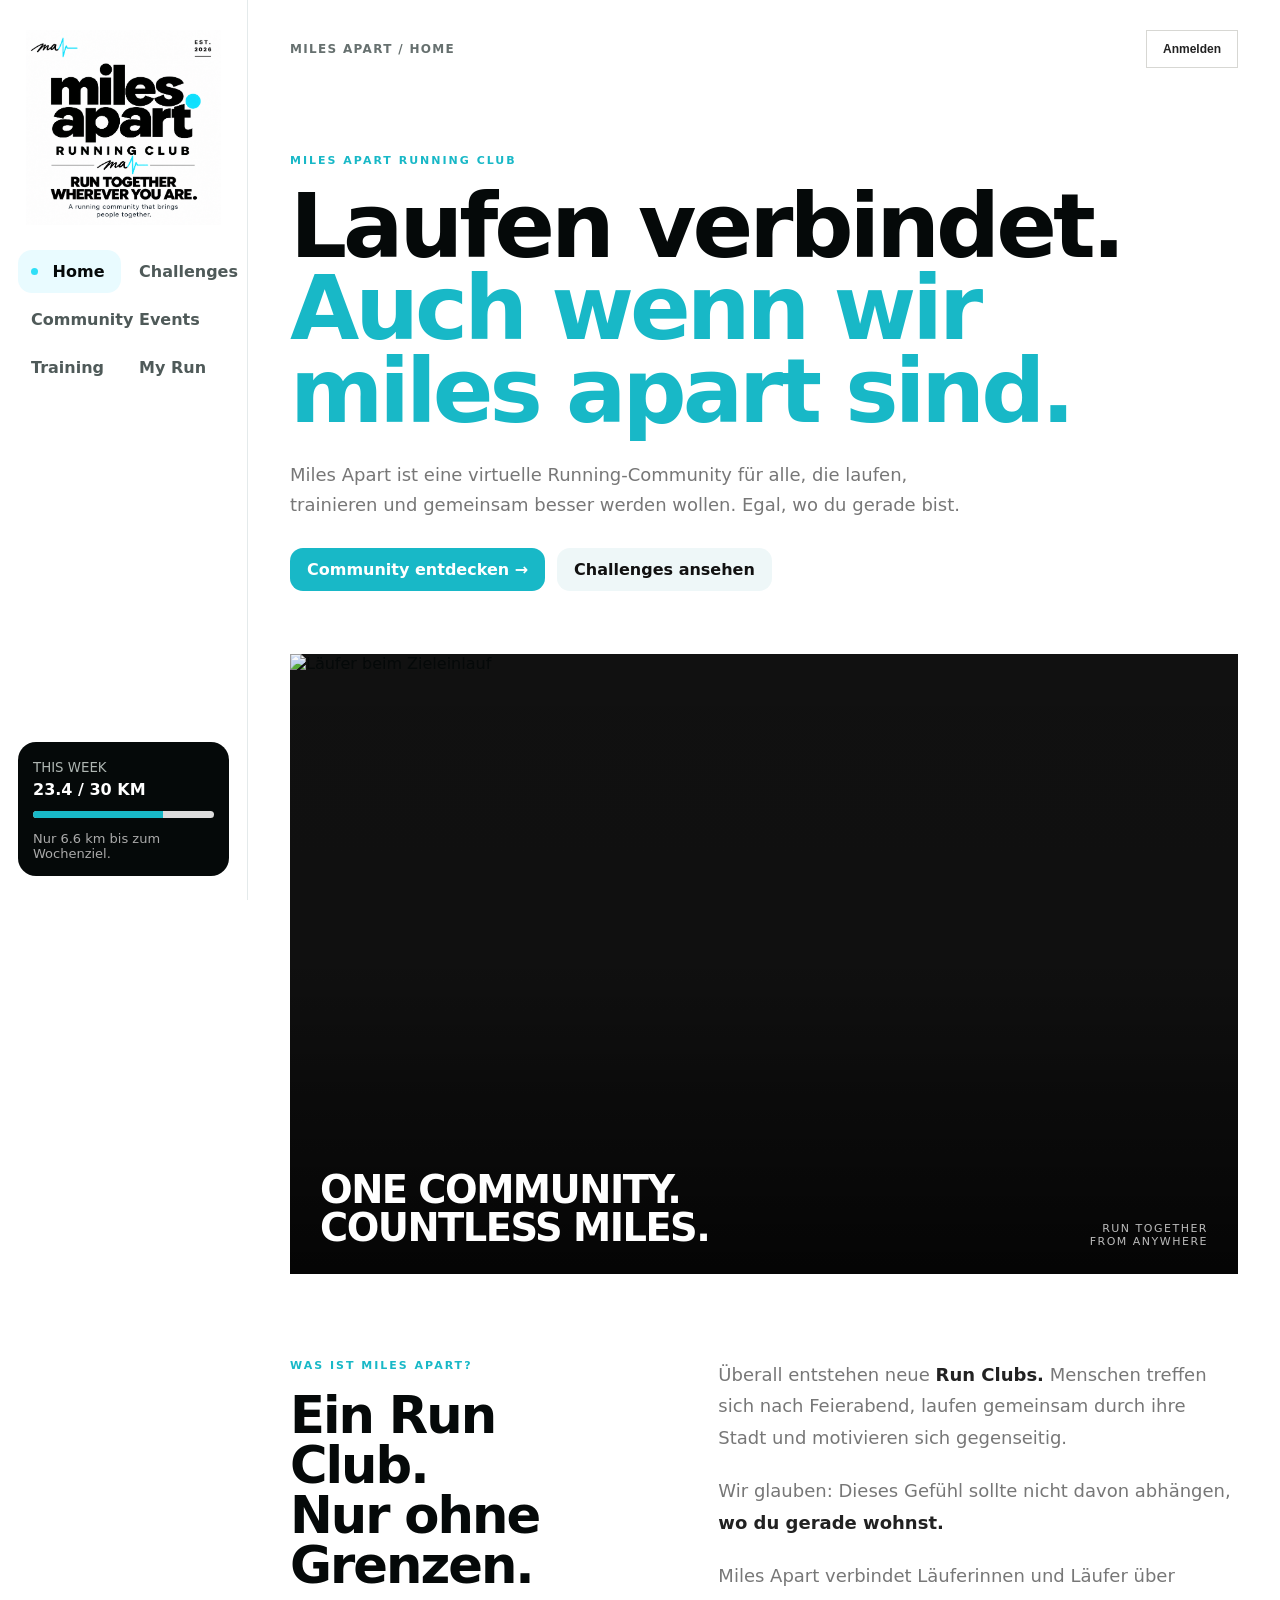
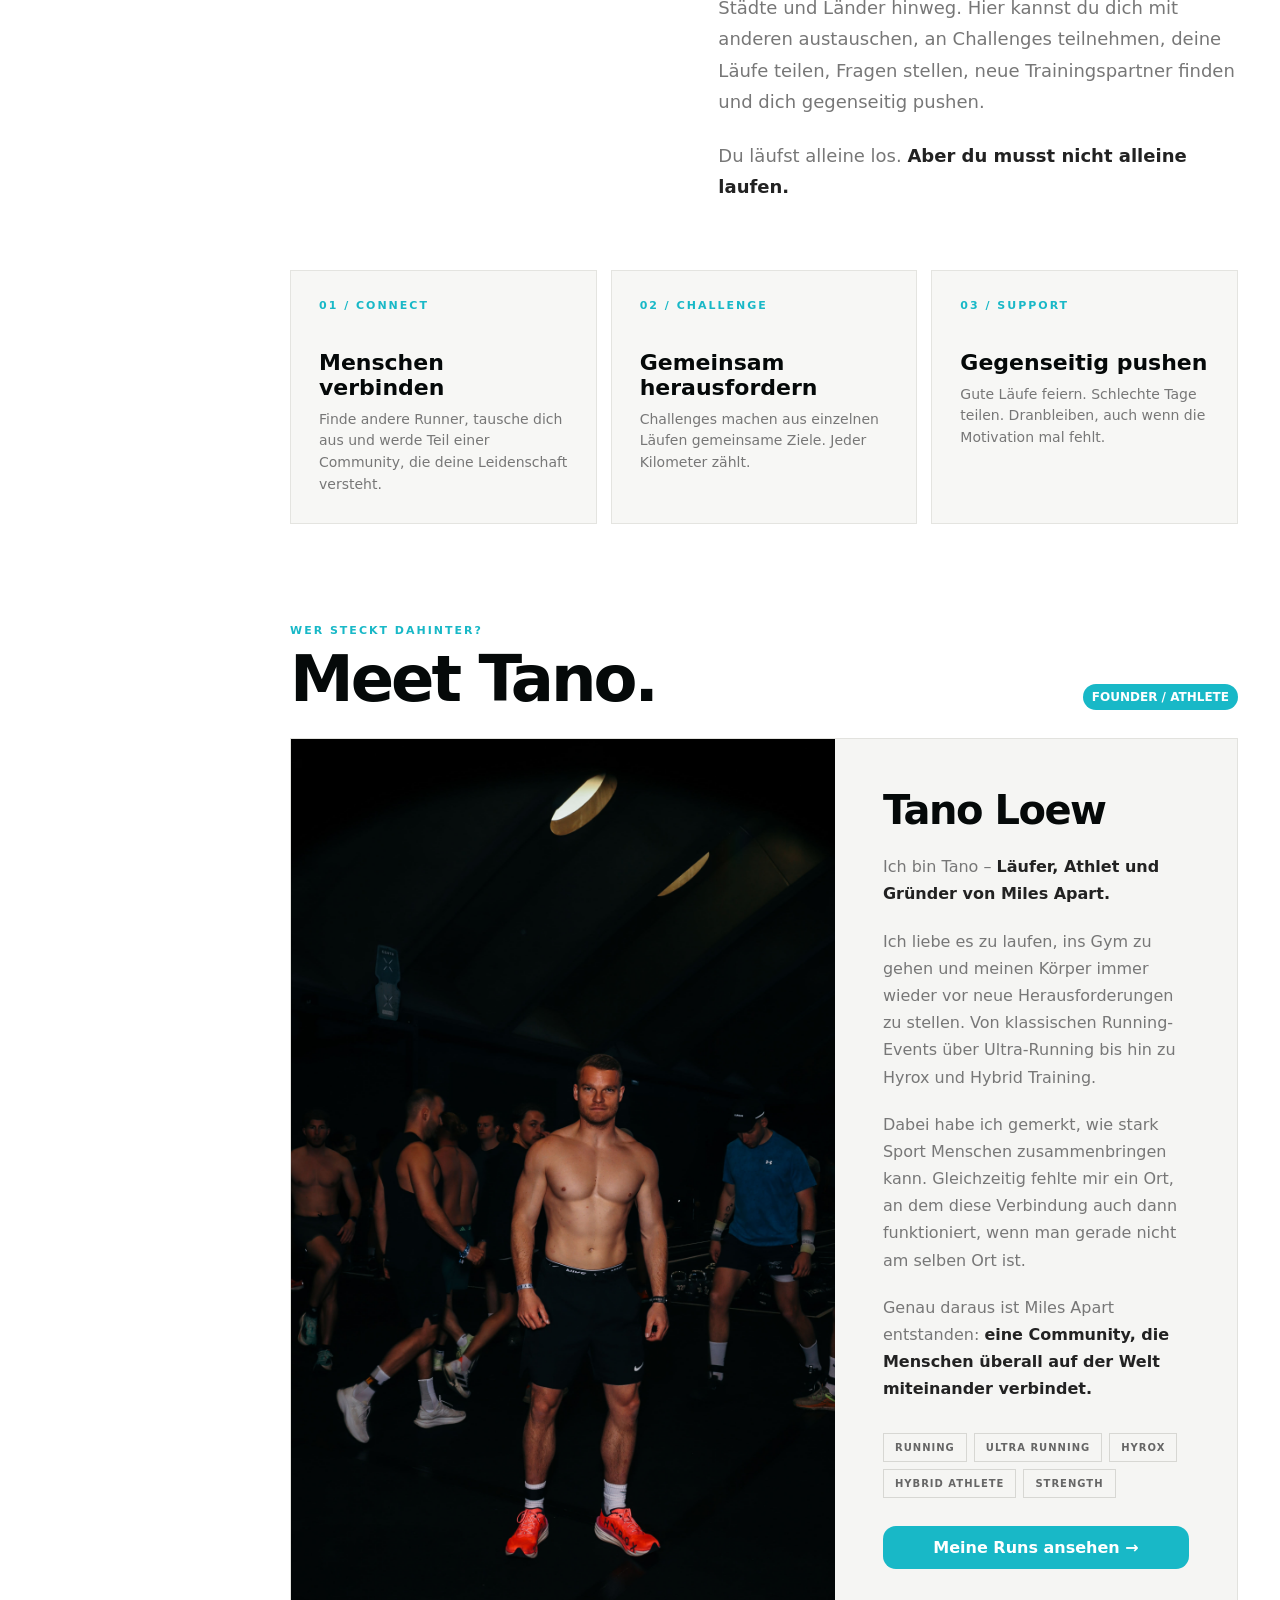
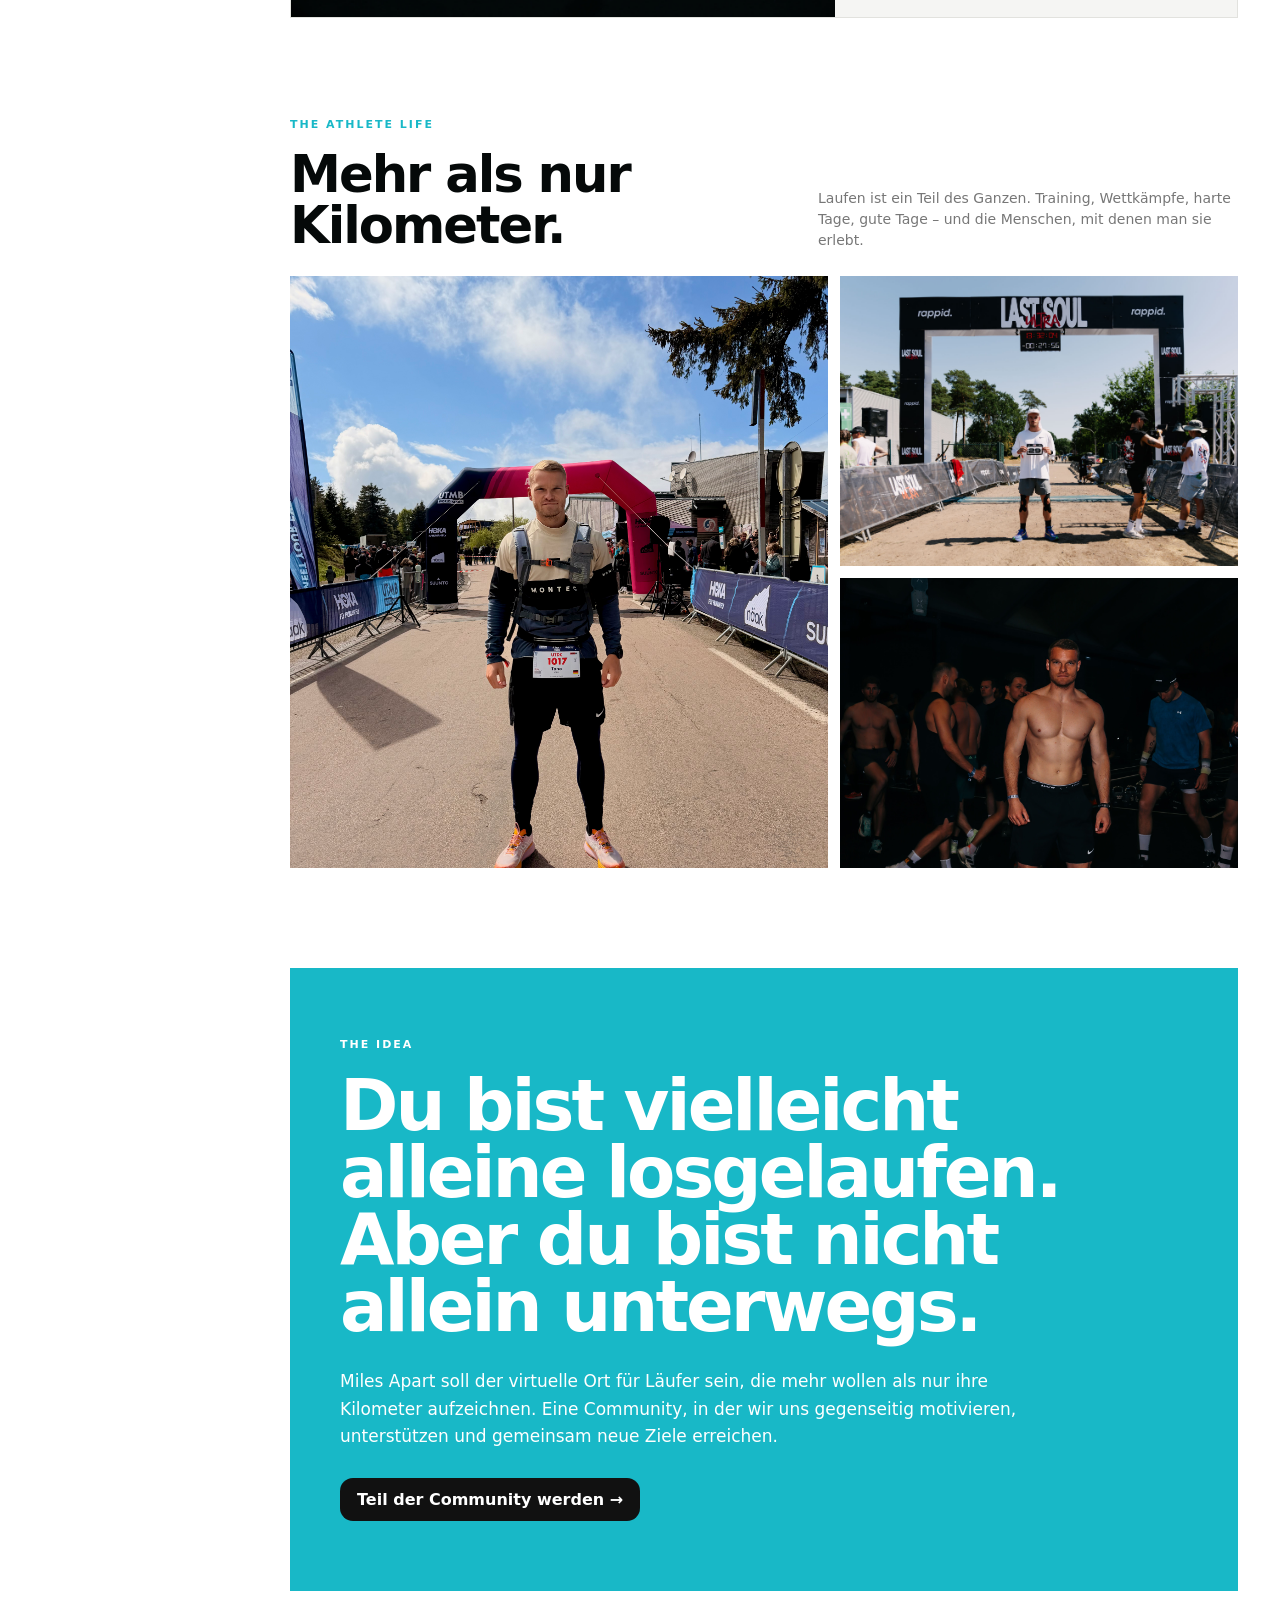
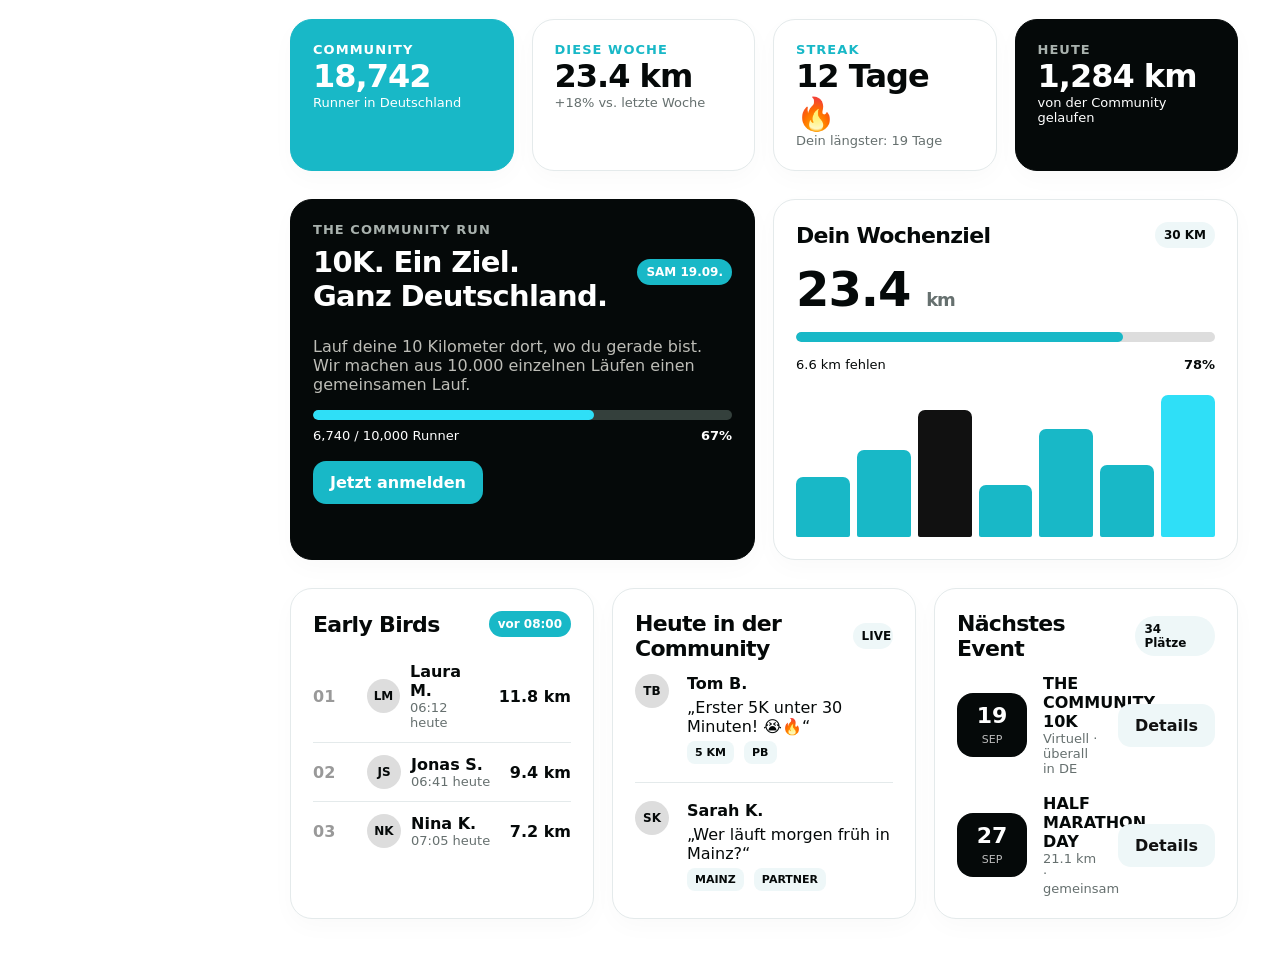
==== commit a419d479: "index.html aktualisieren" ====
--- a/index.html
+++ b/index.html
@@ -25,7 +25,6 @@
 
   <script src="https://cdn.jsdelivr.net/npm/@supabase/supabase-js@2"></script>
 
-
   <style>
 
     /* =========================================================
@@ -35,7 +34,6 @@
     :root {
       --miles-blue: #18b8c7;
     }
-
 
     .lime {
       background-color: var(--miles-blue) !important;
@@ -43,32 +41,26 @@
       color: #ffffff !important;
     }
 
-
     .lime:hover {
       background-color: #1199a6 !important;
       border-color: #1199a6 !important;
     }
 
-
     .label {
       color: var(--miles-blue);
     }
 
-
     .progress i {
       background-color: var(--miles-blue);
     }
 
-
     .mini-progress i {
       background-color: var(--miles-blue);
     }
 
-
     .bar i {
       background-color: var(--miles-blue);
     }
-
 
     .badge.lime {
       background-color: var(--miles-blue) !important;
@@ -76,21 +68,17 @@
       color: #ffffff !important;
     }
 
-
     .intro-eyebrow {
       color: var(--miles-blue);
     }
 
-
     .founder-kicker {
       color: var(--miles-blue);
     }
 
-
     .principle-number {
       color: var(--miles-blue);
     }
-
 
     /* =========================================================
        HOME INTRO
@@ -99,7 +87,6 @@
     .home-intro {
       padding: 58px 0 35px;
     }
-
 
     .intro-eyebrow {
       font-size: 11px;
@@ -109,7 +96,6 @@
       margin-bottom: 18px;
     }
 
-
     .intro-title {
       max-width: 920px;
       font-size: clamp(48px, 7vw, 92px);
@@ -118,11 +104,9 @@
       margin: 0;
     }
 
-
     .intro-title span {
       color: var(--miles-blue);
     }
-
 
     .intro-copy {
       max-width: 680px;
@@ -132,40 +116,74 @@
       color: #777;
     }
 
+    .intro-actions {
+      display: flex;
+      gap: 12px;
+      flex-wrap: wrap;
+      margin-top: 28px;
+    }
 
     /* =========================================================
-       THREE IMAGE STRIP
+       BIG PHOTO
        ========================================================= */
 
-    .three-photo-strip {
-      display: grid;
-      grid-template-columns: repeat(3, 1fr);
-      gap: 12px;
+    .story-photo {
+      position: relative;
+      height: min(62vw, 620px);
+      min-height: 420px;
+      overflow: hidden;
       margin-top: 28px;
-    }
-
-
-    .three-photo-item {
-      height: 420px;
-      overflow: hidden;
       background: #111;
     }
 
-
-    .three-photo-item img {
+    .story-photo img {
       width: 100%;
       height: 100%;
       object-fit: cover;
-      object-position: center;
+      object-position: center 38%;
       display: block;
-      transition: transform .5s ease;
-    }
-
-
-    .three-photo-item:hover img {
-      transform: scale(1.03);
-    }
-
+    }
+
+    .story-photo::after {
+      content: "";
+      position: absolute;
+      inset: 0;
+      background:
+        linear-gradient(
+          to top,
+          rgba(0,0,0,.72) 0%,
+          rgba(0,0,0,.08) 50%,
+          rgba(0,0,0,.02) 100%
+        );
+      pointer-events: none;
+    }
+
+    .photo-caption {
+      position: absolute;
+      z-index: 2;
+      left: 30px;
+      right: 30px;
+      bottom: 26px;
+      display: flex;
+      align-items: flex-end;
+      justify-content: space-between;
+      gap: 20px;
+      color: #fff;
+    }
+
+    .photo-caption strong {
+      font-size: clamp(25px, 3vw, 42px);
+      line-height: 1;
+      letter-spacing: -1.5px;
+    }
+
+    .photo-caption span {
+      font-size: 11px;
+      letter-spacing: 1.5px;
+      text-transform: uppercase;
+      color: #bbb;
+      text-align: right;
+    }
 
     /* =========================================================
        ABOUT PROJECT
@@ -174,7 +192,6 @@
     .about-project {
       margin-top: 85px;
     }
-
 
     .about-project-grid {
       display: grid;
@@ -183,7 +200,6 @@
       align-items: start;
     }
 
-
     .about-project h2 {
       font-size: clamp(34px, 4vw, 56px);
       line-height: .98;
@@ -191,7 +207,6 @@
       margin: 0;
     }
 
-
     .about-project-text {
       font-size: 18px;
       line-height: 1.75;
@@ -199,16 +214,13 @@
       max-width: 760px;
     }
 
-
     .about-project-text p {
       margin: 0 0 22px;
     }
 
-
     .about-project-text strong {
       color: #222;
     }
-
 
     /* =========================================================
        THREE PRINCIPLES
@@ -221,7 +233,6 @@
       margin-top: 45px;
     }
 
-
     .principle {
       padding: 28px;
       min-height: 190px;
@@ -229,19 +240,16 @@
       border: 1px solid #e4e4e0;
     }
 
-
     .principle-number {
       font-size: 11px;
       font-weight: 800;
       letter-spacing: 2px;
     }
 
-
     .principle h3 {
       font-size: 22px;
       margin: 38px 0 9px;
     }
-
 
     .principle p {
       margin: 0;
@@ -250,7 +258,6 @@
       font-size: 14px;
     }
 
-
     /* =========================================================
        FOUNDER
        ========================================================= */
@@ -258,7 +265,6 @@
     .founder {
       margin-top: 100px;
     }
-
 
     .founder-head {
       display: flex;
@@ -268,7 +274,6 @@
       margin-bottom: 28px;
     }
 
-
     .founder-kicker {
       font-size: 11px;
       font-weight: 800;
@@ -277,14 +282,12 @@
       margin-bottom: 12px;
     }
 
-
     .founder-head h2 {
       font-size: clamp(40px, 5vw, 68px);
       line-height: .95;
       letter-spacing: -3px;
       margin: 0;
     }
-
 
     .founder-layout {
       display: grid;
@@ -294,12 +297,10 @@
       border: 1px solid #e2e2de;
     }
 
-
     .founder-image {
       min-height: 590px;
       overflow: hidden;
     }
-
 
     .founder-image img {
       width: 100%;
@@ -309,7 +310,6 @@
       display: block;
     }
 
-
     .founder-content {
       padding: 48px;
       display: flex;
@@ -317,13 +317,11 @@
       justify-content: center;
     }
 
-
     .founder-content h3 {
       font-size: 40px;
       letter-spacing: -1.5px;
       margin: 0 0 20px;
     }
-
 
     .founder-content p {
       color: #777;
@@ -332,11 +330,9 @@
       margin: 0 0 20px;
     }
 
-
     .founder-content p strong {
       color: #222;
     }
-
 
     .founder-tags {
       display: flex;
@@ -345,7 +341,6 @@
       margin-top: 10px;
       margin-bottom: 28px;
     }
-
 
     .founder-tag {
       border: 1px solid #d7d7d3;
@@ -357,21 +352,18 @@
       color: #666;
     }
 
-
     .founder-tag:hover {
       border-color: var(--miles-blue);
       color: var(--miles-blue);
     }
 
-
     /* =========================================================
-       PHOTO STORY
+       PHOTO STRIP
        ========================================================= */
 
     .visual-story {
       margin-top: 100px;
     }
-
 
     .visual-story-head {
       display: flex;
@@ -381,14 +373,12 @@
       margin-bottom: 25px;
     }
 
-
     .visual-story-head h2 {
       margin: 0;
       font-size: clamp(32px, 4vw, 52px);
       letter-spacing: -2px;
       line-height: 1;
     }
-
 
     .visual-story-head p {
       max-width: 420px;
@@ -398,7 +388,6 @@
       font-size: 14px;
     }
 
-
     .photo-grid {
       display: grid;
       grid-template-columns: 1.15fr .85fr;
@@ -406,17 +395,14 @@
       gap: 12px;
     }
 
-
     .photo-grid-item {
       overflow: hidden;
       background: #111;
     }
 
-
     .photo-grid-item:first-child {
       grid-row: 1 / 3;
     }
-
 
     .photo-grid-item img {
       width: 100%;
@@ -426,11 +412,9 @@
       transition: transform .5s ease;
     }
 
-
     .photo-grid-item:hover img {
       transform: scale(1.03);
     }
-
 
     /* =========================================================
        COMMUNITY STATEMENT
@@ -442,7 +426,6 @@
       background: var(--miles-blue);
       color: #fff;
     }
-
 
     .statement-label {
       font-size: 11px;
@@ -452,7 +435,6 @@
       margin-bottom: 22px;
     }
 
-
     .statement h2 {
       max-width: 950px;
       margin: 0;
@@ -461,7 +443,6 @@
       letter-spacing: -3px;
     }
 
-
     .statement p {
       max-width: 680px;
       margin: 28px 0 0;
@@ -469,7 +450,6 @@
       line-height: 1.6;
     }
 
-
     .statement .btn {
       margin-top: 28px;
       background: #111 !important;
@@ -477,14 +457,12 @@
       border-color: #111 !important;
     }
 
-
     .statement .btn:hover {
       background: #fff !important;
       color: #111 !important;
       border-color: #fff !important;
     }
 
-
     /* =========================================================
        CARDS
        ========================================================= */
@@ -493,7 +471,6 @@
       background: var(--miles-blue) !important;
       color: #fff !important;
     }
-
 
     .card.lime .label,
     .card.lime .small,
@@ -501,31 +478,25 @@
       color: #fff !important;
     }
 
-
     .progress {
       background: #ddd;
     }
 
-
     .progress i {
       background: var(--miles-blue);
     }
 
-
     .bar i {
       background: var(--miles-blue);
     }
 
-
     .mini-progress {
       background: #ddd;
     }
 
-
     .mini-progress i {
       background: var(--miles-blue);
     }
-
 
     /* =========================================================
        TOP USER AREA
@@ -537,20 +508,17 @@
       gap: 12px;
     }
 
-
     .user-area {
       display: flex;
       align-items: center;
       gap: 10px;
     }
 
-
     .user-greeting {
       font-size: 13px;
       color: #666;
       white-space: nowrap;
     }
-
 
     .login-button {
       display: inline-flex;
@@ -567,12 +535,10 @@
       transition: .2s ease;
     }
 
-
     .login-button:hover {
       border-color: var(--miles-blue);
       color: var(--miles-blue);
     }
-
 
     .user-avatar-button {
       width: 38px;
@@ -591,14 +557,12 @@
       padding: 0;
     }
 
-
     .user-avatar-button img {
       width: 100%;
       height: 100%;
       object-fit: cover;
       display: block;
     }
-
 
     .account-menu {
       position: absolute;
@@ -613,11 +577,9 @@
       display: none;
     }
 
-
     .account-menu.open {
       display: block;
     }
-
 
     .account-menu-name {
       padding: 11px;
@@ -625,7 +587,6 @@
       border-bottom: 1px solid #eee;
       margin-bottom: 5px;
     }
-
 
     .account-menu-email {
       padding: 4px 11px 10px;
@@ -635,7 +596,6 @@
       margin-bottom: 5px;
       word-break: break-word;
     }
-
 
     .account-menu a,
     .account-menu button {
@@ -652,13 +612,11 @@
       text-decoration: none;
     }
 
-
     .account-menu a:hover,
     .account-menu button:hover {
       background: #f5f5f3;
       color: var(--miles-blue);
     }
-
 
     /* =========================================================
        LOGIN MODAL
@@ -676,11 +634,9 @@
       overflow-y: auto;
     }
 
-
     .auth-overlay.open {
       display: flex;
     }
-
 
     .auth-modal {
       position: relative;
@@ -691,7 +647,6 @@
       padding: 38px;
       box-shadow: 0 25px 80px rgba(0,0,0,.25);
     }
-
 
     .auth-close {
       position: absolute;
@@ -707,11 +662,9 @@
       color: #555;
     }
 
-
     .auth-close:hover {
       color: var(--miles-blue);
     }
-
 
     .auth-eyebrow {
       color: var(--miles-blue);
@@ -722,7 +675,6 @@
       margin-bottom: 10px;
     }
 
-
     .auth-modal h2 {
       font-size: 32px;
       line-height: 1;
@@ -730,7 +682,6 @@
       margin: 0 0 10px;
     }
 
-
     .auth-description {
       color: #777;
       font-size: 14px;
@@ -738,14 +689,12 @@
       margin: 0 0 25px;
     }
 
-
     .auth-tabs {
       display: grid;
       grid-template-columns: 1fr 1fr;
       border-bottom: 1px solid #ddd;
       margin-bottom: 25px;
     }
-
 
     .auth-tab {
       padding: 12px 8px;
@@ -758,27 +707,22 @@
       border-bottom: 2px solid transparent;
     }
 
-
     .auth-tab.active {
       color: var(--miles-blue);
       border-bottom-color: var(--miles-blue);
     }
 
-
     .auth-form {
       display: none;
     }
 
-
     .auth-form.active {
       display: block;
     }
 
-
     .form-group {
       margin-bottom: 16px;
     }
-
 
     .form-group label {
       display: block;
@@ -787,7 +731,6 @@
       margin-bottom: 7px;
       color: #333;
     }
-
 
     .form-group input {
       width: 100%;
@@ -801,12 +744,10 @@
       outline: none;
     }
 
-
     .form-group input:focus {
       border-color: var(--miles-blue);
       background: #fff;
     }
-
 
     .auth-submit {
       width: 100%;
@@ -820,18 +761,15 @@
       margin-top: 4px;
     }
 
-
     .auth-submit:hover {
       background: #1199a6;
       border-color: #1199a6;
     }
 
-
     .auth-submit:disabled {
       opacity: .6;
       cursor: wait;
     }
-
 
     .auth-message {
       min-height: 18px;
@@ -841,11 +779,9 @@
       color: #d34b4b;
     }
 
-
     .auth-message.success {
       color: #248b63;
     }
-
 
     .forgot-password {
       display: block;
@@ -859,11 +795,9 @@
       cursor: pointer;
     }
 
-
     .forgot-password:hover {
       color: var(--miles-blue);
     }
-
 
     .auth-back {
       display: inline-flex;
@@ -876,11 +810,9 @@
       cursor: pointer;
     }
 
-
     .auth-back:hover {
       color: var(--miles-blue);
     }
-
 
     .auth-note {
       margin-top: 14px;
@@ -892,7 +824,6 @@
       line-height: 1.5;
     }
 
-
     /* =========================================================
        RESPONSIVE
        ========================================================= */
@@ -903,83 +834,69 @@
         padding-top: 38px;
       }
 
-
       .intro-title {
         letter-spacing: -2.5px;
       }
-
-
-      .three-photo-strip {
-        grid-template-columns: 1fr;
-        gap: 10px;
-      }
-
-
-      .three-photo-item {
-        height: 430px;
-      }
-
 
       .about-project-grid {
         grid-template-columns: 1fr;
         gap: 30px;
       }
 
-
       .principles {
         grid-template-columns: 1fr;
       }
 
-
       .founder-layout {
         grid-template-columns: 1fr;
       }
 
-
       .founder-image {
         min-height: 500px;
       }
 
-
       .founder-content {
         padding: 35px;
       }
-
 
       .photo-grid {
         grid-template-columns: 1fr;
         grid-template-rows: 430px 260px 260px;
       }
 
-
       .photo-grid-item:first-child {
         grid-row: auto;
       }
 
-
       .statement {
         padding: 50px 30px;
       }
 
     }
 
-
     @media (max-width: 600px) {
 
       .intro-title {
         font-size: 48px;
       }
 
-
       .intro-copy {
         font-size: 16px;
       }
 
-
-      .three-photo-item {
-        height: 390px;
-      }
-
+      .story-photo {
+        min-height: 400px;
+      }
+
+      .photo-caption {
+        left: 20px;
+        right: 20px;
+        bottom: 20px;
+      }
+
+      .photo-caption strong {
+        font-size: 26px;
+      }
 
       .about-project,
       .founder,
@@ -988,37 +905,30 @@
         margin-top: 65px;
       }
 
-
       .founder-image {
         min-height: 430px;
       }
 
-
       .founder-content {
         padding: 28px 24px;
       }
 
-
       .founder-content h3 {
         font-size: 32px;
       }
 
-
       .photo-grid {
         grid-template-rows: 380px 230px 230px;
       }
 
-
       .statement {
         padding: 42px 24px;
       }
 
-
       .top-right .user-greeting {
         display: none;
       }
 
-
       .auth-modal {
         padding: 30px 24px;
       }
@@ -1029,19 +939,15 @@
 
 </head>
 
-
 <body>
 
-
 <div class="shell">
-
 
   <!-- =======================================================
        SIDEBAR
        ======================================================= -->
 
   <aside class="sidebar">
-
 
     <div class="brand">
 
@@ -1055,7 +961,6 @@
       </a>
 
     </div>
-
 
     <nav class="nav">
 
@@ -1088,23 +993,19 @@
 
     </nav>
 
-
     <div class="side-bottom">
 
       <small>
         THIS WEEK
       </small>
 
-
       <strong>
         23.4 / 30 KM
       </strong>
 
-
       <div class="mini-progress">
         <i></i>
       </div>
-
 
       <p
         class="small"
@@ -1117,26 +1018,21 @@
 
   </aside>
 
-
   <!-- =======================================================
        MAIN CONTENT
        ======================================================= -->
 
   <main class="main">
 
-
     <!-- TOP BAR -->
 
     <div class="top">
-
 
       <div class="crumb">
         MILES APART / HOME
       </div>
 
-
       <div class="top-right">
-
 
         <!-- GUEST -->
 
@@ -1155,7 +1051,6 @@
 
         </div>
 
-
         <!-- LOGGED IN -->
 
         <div
@@ -1170,7 +1065,6 @@
           >
             Hallo
           </span>
-
 
           <button
             class="user-avatar-button"
@@ -1181,7 +1075,6 @@
             A
           </button>
 
-
           <div
             class="account-menu"
             id="accountMenu"
@@ -1194,7 +1087,6 @@
               User
             </div>
 
-
             <div
               class="account-menu-email"
               id="accountMenuEmail"
@@ -1202,11 +1094,9 @@
               user@email.de
             </div>
 
-
             <a href="profile.html">
               Mein Profil
             </a>
-
 
             <button
               type="button"
@@ -1223,19 +1113,16 @@
 
     </div>
 
-
     <!-- =====================================================
          INTRO
          ===================================================== -->
 
     <section class="home-intro">
 
-
       <div class="intro-eyebrow">
         MILES APART RUNNING CLUB
       </div>
 
-
       <h1 class="intro-title">
 
         Laufen verbindet.<br>
@@ -1246,55 +1133,64 @@
 
       </h1>
 
-
       <p class="intro-copy">
 
-        MilesApart ist die virtuelle Running Community.
+        Miles Apart ist eine virtuelle Running-Community für alle,
+        die laufen, trainieren und gemeinsam besser werden wollen.
+        Egal, wo du gerade bist.
 
       </p>
 
+      <div class="intro-actions">
+
+        <a
+          class="btn lime"
+          href="community.html"
+        >
+          Community entdecken →
+        </a>
+
+        <a
+          class="btn ghost"
+          href="challenges.html"
+        >
+          Challenges ansehen
+        </a>
+
+      </div>
 
     </section>
 
-
     <!-- =====================================================
-         THREE IMAGE STRIP
+         HERO IMAGE
          ===================================================== -->
 
-    <div class="three-photo-strip">
-
-
-      <div class="three-photo-item">
-
-        <img
-          src="IMG_3005(1).jpeg"
-          alt="Tano beim Lauf"
-        >
+    <div class="story-photo">
+
+      <img
+        src="IMG_3005(1).jpeg"
+        alt="Läufer beim Zieleinlauf"
+      >
+
+      <div class="photo-caption">
+
+        <div>
+
+          <strong>
+            ONE COMMUNITY.<br>
+            COUNTLESS MILES.
+          </strong>
+
+        </div>
+
+        <span>
+          Run together<br>
+          from anywhere
+        </span>
 
       </div>
 
-
-      <div class="three-photo-item">
-
-        <img
-          src="IMG_0111(1).jpeg"
-          alt="Tano beim Ultra Running"
-        >
-
-      </div>
-
-
-      <div class="three-photo-item">
-
-        <img
-          src="IMG_5573.jpeg"
-          alt="Tano nach einem Lauf in New York"
-        >
-
-      </div>
-
     </div>
-
 
     <!-- =====================================================
          WHAT IS MILES APART
@@ -1302,18 +1198,14 @@
 
     <section class="about-project">
 
-
       <div class="about-project-grid">
 
-
         <div>
-
 
           <div class="intro-eyebrow">
             WAS IST MILES APART?
           </div>
 
-
           <h2>
 
             Ein Run Club.<br>
@@ -1323,9 +1215,7 @@
 
         </div>
 
-
         <div class="about-project-text">
-
 
           <p>
             Überall entstehen neue
@@ -1335,13 +1225,11 @@
             motivieren sich gegenseitig.
           </p>
 
-
           <p>
             Wir glauben:
             Dieses Gefühl sollte nicht davon abhängen,
             <strong>wo du gerade wohnst.</strong>
           </p>
-
 
           <p>
             Miles Apart verbindet Läuferinnen und Läufer
@@ -1351,7 +1239,6 @@
             neue Trainingspartner finden und dich gegenseitig pushen.
           </p>
 
-
           <p>
             Du läufst alleine los.
             <strong>Aber du musst nicht alleine laufen.</strong>
@@ -1361,24 +1248,19 @@
 
       </div>
 
-
       <!-- PRINCIPLES -->
 
       <div class="principles">
 
-
         <div class="principle">
-
 
           <div class="principle-number">
             01 / CONNECT
           </div>
 
-
           <h3>
             Menschen verbinden
           </h3>
-
 
           <p>
             Finde andere Runner, tausche dich aus und werde Teil
@@ -1387,19 +1269,15 @@
 
         </div>
 
-
         <div class="principle">
-
 
           <div class="principle-number">
             02 / CHALLENGE
           </div>
 
-
           <h3>
             Gemeinsam herausfordern
           </h3>
-
 
           <p>
             Challenges machen aus einzelnen Läufen gemeinsame Ziele.
@@ -1408,19 +1286,15 @@
 
         </div>
 
-
         <div class="principle">
-
 
           <div class="principle-number">
             03 / SUPPORT
           </div>
 
-
           <h3>
             Gegenseitig pushen
           </h3>
-
 
           <p>
             Gute Läufe feiern. Schlechte Tage teilen.
@@ -1433,44 +1307,35 @@
 
     </section>
 
-
     <!-- =====================================================
          FOUNDER
          ===================================================== -->
 
     <section class="founder">
 
-
       <div class="founder-head">
 
-
         <div>
-
 
           <div class="founder-kicker">
             WER STECKT DAHINTER?
           </div>
 
-
           <h2>
             Meet Tano.
           </h2>
 
         </div>
 
-
         <span class="badge lime">
           FOUNDER / ATHLETE
         </span>
 
       </div>
 
-
       <div class="founder-layout">
 
-
         <div class="founder-image">
-
 
           <img
             src="IMG_9227.jpeg"
@@ -1479,14 +1344,11 @@
 
         </div>
 
-
         <div class="founder-content">
-
 
           <h3>
             Tano Loew
           </h3>
-
 
           <p>
             Ich bin Tano –
@@ -1495,7 +1357,6 @@
             </strong>
           </p>
 
-
           <p>
             Ich liebe es zu laufen, ins Gym zu gehen und
             meinen Körper immer wieder vor neue Herausforderungen
@@ -1503,14 +1364,12 @@
             Ultra-Running bis hin zu Hyrox und Hybrid Training.
           </p>
 
-
           <p>
             Dabei habe ich gemerkt, wie stark Sport Menschen
             zusammenbringen kann. Gleichzeitig fehlte mir ein Ort,
             an dem diese Verbindung auch dann funktioniert,
             wenn man gerade nicht am selben Ort ist.
           </p>
-
 
           <p>
             Genau daraus ist Miles Apart entstanden:
@@ -1520,36 +1379,29 @@
             </strong>
           </p>
 
-
           <div class="founder-tags">
-
 
             <span class="founder-tag">
               Running
             </span>
 
-
             <span class="founder-tag">
               Ultra Running
             </span>
 
-
             <span class="founder-tag">
               Hyrox
             </span>
 
-
             <span class="founder-tag">
               Hybrid Athlete
             </span>
 
-
             <span class="founder-tag">
               Strength
             </span>
 
           </div>
-
 
           <a
             class="btn lime"
@@ -1564,24 +1416,19 @@
 
     </section>
 
-
     <!-- =====================================================
          VISUAL STORY
          ===================================================== -->
 
     <section class="visual-story">
 
-
       <div class="visual-story-head">
 
-
         <div>
-
 
           <div class="intro-eyebrow">
             THE ATHLETE LIFE
           </div>
-
 
           <h2>
             Mehr als nur<br>
@@ -1589,7 +1436,6 @@
           </h2>
 
         </div>
-
 
         <p>
           Laufen ist ein Teil des Ganzen.
@@ -1599,9 +1445,7 @@
 
       </div>
 
-
       <div class="photo-grid">
-
 
         <div class="photo-grid-item">
 
@@ -1612,7 +1456,6 @@
 
         </div>
 
-
         <div class="photo-grid-item">
 
           <img
@@ -1622,7 +1465,6 @@
 
         </div>
 
-
         <div class="photo-grid-item">
 
           <img
@@ -1636,25 +1478,21 @@
 
     </section>
 
-
     <!-- =====================================================
          COMMUNITY STATEMENT
          ===================================================== -->
 
     <section class="statement">
 
-
       <div class="statement-label">
         THE IDEA
       </div>
-
 
       <h2>
         Du bist vielleicht alleine
         losgelaufen. Aber du bist
         nicht allein unterwegs.
       </h2>
-
 
       <p>
         Miles Apart soll der virtuelle Ort für Läufer sein,
@@ -1663,7 +1501,6 @@
         unterstützen und gemeinsam neue Ziele erreichen.
       </p>
 
-
       <a
         class="btn"
         href="community.html"
@@ -1673,83 +1510,70 @@
 
     </section>
 
-
     <!-- =====================================================
          COMMUNITY STATS
          ===================================================== -->
 
     <div class="section grid g4">
 
-
       <div class="card lime">
 
         <div class="label">
           Community
         </div>
 
-
         <div class="kpi">
           18,742
         </div>
 
-
         <div class="small">
           Runner in Deutschland
         </div>
 
       </div>
 
-
       <div class="card">
 
         <div class="label">
           Diese Woche
         </div>
 
-
         <div class="kpi">
           23.4 km
         </div>
 
-
         <div class="small muted">
           +18% vs. letzte Woche
         </div>
 
       </div>
 
-
       <div class="card">
 
         <div class="label">
           Streak
         </div>
 
-
         <div class="kpi">
           12 Tage 🔥
         </div>
 
-
         <div class="small muted">
           Dein längster: 19 Tage
         </div>
 
       </div>
 
-
       <div class="card dark">
 
         <div class="label">
           Heute
         </div>
 
-
         <div class="kpi">
           1,284 km
         </div>
 
-
         <div class="small">
           von der Community gelaufen
         </div>
@@ -1757,7 +1581,6 @@
       </div>
 
     </div>
-
 
     <!-- =====================================================
          COMMUNITY RUN + WEEKLY GOAL
@@ -1765,12 +1588,9 @@
 
     <div class="section grid g2">
 
-
       <div class="card dark">
 
-
         <div class="row">
-
 
           <div>
 
@@ -1778,7 +1598,6 @@
               THE COMMUNITY RUN
             </div>
 
-
             <h2 style="font-size:29px;margin:8px 0">
 
               10K. Ein Ziel.<br>
@@ -1787,7 +1606,6 @@
             </h2>
 
           </div>
-
 
           <span class="badge lime">
             SAM 19.09.
@@ -1795,7 +1613,6 @@
 
         </div>
 
-
         <p style="color:#bdbdb7">
 
           Lauf deine 10 Kilometer dort, wo du gerade bist.
@@ -1803,11 +1620,9 @@
 
         </p>
 
-
         <div class="progress">
           <i style="width:67%"></i>
         </div>
-
 
         <div
           class="row small"
@@ -1818,13 +1633,11 @@
             6,740 / 10,000 Runner
           </span>
 
-
           <b>
             67%
           </b>
 
         </div>
-
 
         <a
           class="btn lime"
@@ -1836,24 +1649,19 @@
 
       </div>
 
-
       <div class="card">
 
-
         <div class="section-head">
-
 
           <h2>
             Dein Wochenziel
           </h2>
 
-
           <span class="badge">
             30 KM
           </span>
 
         </div>
-
 
         <div
           class="kpi"
@@ -1871,7 +1679,6 @@
 
         </div>
 
-
         <div
           class="progress"
           style="margin:15px 0"
@@ -1881,20 +1688,17 @@
 
         </div>
 
-
         <div class="row small">
 
           <span>
             6.6 km fehlen
           </span>
 
-
           <b>
             78%
           </b>
 
         </div>
-
 
         <div
           class="bar"
@@ -1915,55 +1719,44 @@
 
     </div>
 
-
     <!-- =====================================================
          LOWER GRID
          ===================================================== -->
 
     <div class="section grid g3">
 
-
       <div class="card">
 
-
         <div class="section-head">
-
 
           <h2>
             Early Birds
           </h2>
 
-
           <span class="badge lime">
             vor 08:00
           </span>
 
         </div>
 
-
         <div class="rank">
-
 
           <span class="ranknum">
             01
           </span>
 
-
           <div class="person">
-
 
             <div class="pavatar">
               LM
             </div>
 
-
             <div>
 
               <b>
                 Laura M.
               </b>
 
-
               <div class="small muted">
                 06:12 heute
               </div>
@@ -1972,37 +1765,30 @@
 
           </div>
 
-
           <b>
             11.8 km
           </b>
 
         </div>
 
-
         <div class="rank">
-
 
           <span class="ranknum">
             02
           </span>
 
-
           <div class="person">
-
 
             <div class="pavatar">
               JS
             </div>
 
-
             <div>
 
               <b>
                 Jonas S.
               </b>
 
-
               <div class="small muted">
                 06:41 heute
               </div>
@@ -2011,37 +1797,30 @@
 
           </div>
 
-
           <b>
             9.4 km
           </b>
 
         </div>
 
-
         <div class="rank">
-
 
           <span class="ranknum">
             03
           </span>
 
-
           <div class="person">
-
 
             <div class="pavatar">
               NK
             </div>
 
-
             <div>
 
               <b>
                 Nina K.
               </b>
 
-
               <div class="small muted">
                 07:05 heute
               </div>
@@ -2050,7 +1829,6 @@
 
           </div>
 
-
           <b>
             7.2 km
           </b>
@@ -2059,50 +1837,40 @@
 
       </div>
 
-
       <div class="card">
 
-
         <div class="section-head">
-
 
           <h2>
             Heute in der Community
           </h2>
 
-
           <span class="badge">
             LIVE
           </span>
 
         </div>
 
-
         <div class="post">
-
 
           <div class="pavatar">
             TB
           </div>
 
-
           <div>
 
             <b>
               Tom B.
             </b>
 
-
             <p style="margin:5px 0">
               „Erster 5K unter 30 Minuten! 😭🔥“
             </p>
 
-
             <span class="tag">
               5 KM
             </span>
 
-
             <span class="tag">
               PB
             </span>
@@ -2111,32 +1879,26 @@
 
         </div>
 
-
         <div class="post">
-
 
           <div class="pavatar">
             SK
           </div>
 
-
           <div>
 
             <b>
               Sarah K.
             </b>
 
-
             <p style="margin:5px 0">
               „Wer läuft morgen früh in Mainz?“
             </p>
 
-
             <span class="tag">
               MAINZ
             </span>
 
-
             <span class="tag">
               PARTNER
             </span>
@@ -2147,27 +1909,21 @@
 
       </div>
 
-
       <div class="card">
 
-
         <div class="section-head">
-
 
           <h2>
             Nächstes Event
           </h2>
 
-
           <span class="badge">
             34 Plätze
           </span>
 
         </div>
 
-
         <div class="event">
-
 
           <div class="date">
 
@@ -2181,20 +1937,17 @@
 
           </div>
 
-
           <div>
 
             <b>
               THE COMMUNITY 10K
             </b>
 
-
             <div class="small muted">
               Virtuell · überall in DE
             </div>
 
           </div>
-
 
           <a
             class="btn ghost"
@@ -2205,13 +1958,11 @@
 
         </div>
 
-
         <div
           class="event"
           style="margin-top:18px"
         >
 
-
           <div class="date">
 
             <b>
@@ -2224,20 +1975,17 @@
 
           </div>
 
-
           <div>
 
             <b>
               HALF MARATHON DAY
             </b>
 
-
             <div class="small muted">
               21.1 km · gemeinsam
             </div>
 
           </div>
-
 
           <a
             class="btn ghost"
@@ -2255,7 +2003,6 @@
   </main>
 
 </div>
-
 
 <!-- =========================================================
      AUTH MODAL
@@ -2282,16 +2029,13 @@
       ×
     </button>
 
-
     <div class="auth-eyebrow">
       MILES APART
     </div>
 
-
     <h2 id="authTitle">
       Willkommen zurück.
     </h2>
-
 
     <p
       class="auth-description"
@@ -2299,7 +2043,6 @@
     >
       Melde dich an und werde Teil der Community.
     </p>
-
 
     <!-- =====================================================
          NORMAL AUTH TABS
@@ -2318,7 +2061,6 @@
         Anmelden
       </button>
 
-
       <button
         class="auth-tab"
         id="registerTab"
@@ -2329,7 +2071,6 @@
 
     </div>
 
-
     <!-- =====================================================
          LOGIN
          ===================================================== -->
@@ -2355,7 +2096,6 @@
 
       </div>
 
-
       <div class="form-group">
 
         <label for="loginPassword">
@@ -2372,7 +2112,6 @@
 
       </div>
 
-
       <button
         class="auth-submit"
         id="loginSubmit"
@@ -2381,7 +2120,6 @@
         Anmelden →
       </button>
 
-
       <button
         class="forgot-password"
         id="forgotPasswordButton"
@@ -2390,14 +2128,12 @@
         Passwort vergessen?
       </button>
 
-
       <div
         class="auth-message"
         id="loginMessage"
       ></div>
 
     </form>
-
 
     <!-- =====================================================
          REGISTRATION
@@ -2424,7 +2160,6 @@
 
       </div>
 
-
       <div class="form-group">
 
         <label for="registerEmail">
@@ -2440,7 +2175,6 @@
         >
 
       </div>
-
 
       <div class="form-group">
 
@@ -2459,7 +2193,6 @@
 
       </div>
 
-
       <button
         class="auth-submit"
         id="registerSubmit"
@@ -2468,14 +2201,12 @@
         Konto erstellen →
       </button>
 
-
       <div
         class="auth-message"
         id="registerMessage"
       ></div>
 
     </form>
-
 
     <!-- =====================================================
          FORGOT PASSWORD
@@ -2494,7 +2225,6 @@
         ← Zurück zum Login
       </button>
 
-
       <div class="form-group">
 
         <label for="forgotEmail">
@@ -2511,7 +2241,6 @@
 
       </div>
 
-
       <button
         class="auth-submit"
         id="forgotSubmit"
@@ -2520,13 +2249,11 @@
         Reset-Link senden →
       </button>
 
-
       <div
         class="auth-message"
         id="forgotMessage"
       ></div>
 
-
       <div class="auth-note">
 
         Wir senden dir einen Link per E-Mail.
@@ -2535,7 +2262,6 @@
       </div>
 
     </form>
-
 
     <!-- =====================================================
          PASSWORD RECOVERY
@@ -2563,7 +2289,6 @@
 
       </div>
 
-
       <div class="form-group">
 
         <label for="newPasswordConfirm">
@@ -2581,7 +2306,6 @@
 
       </div>
 
-
       <button
         class="auth-submit"
         id="recoverySubmit"
@@ -2590,7 +2314,6 @@
         Neues Passwort speichern →
       </button>
 
-
       <div
         class="auth-message"
         id="recoveryMessage"
@@ -2602,7 +2325,6 @@
 
 </div>
 
-
 <!-- =========================================================
      MILES APART / SUPABASE AUTH
      ========================================================= -->
@@ -2616,15 +2338,12 @@
   const SUPABASE_URL =
     "https://orbrkdrsihsacsnprewf.supabase.co";
 
-
   const SUPABASE_PUBLISHABLE_KEY =
     "sb_publishable_wc3w2fSuj8ItwiF6XBoQgw_HeW5_rNW";
-
 
   const {
     createClient
   } = window.supabase;
-
 
   const supabaseClient =
     createClient(
@@ -2632,7 +2351,6 @@
       SUPABASE_PUBLISHABLE_KEY
     );
 
-
   /* =========================================================
      DOM ELEMENTS
      ========================================================= */
@@ -2640,122 +2358,92 @@
   const guestArea =
     document.getElementById("guestArea");
 
-
   const loggedInArea =
     document.getElementById("loggedInArea");
 
-
   const userGreeting =
     document.getElementById("userGreeting");
 
-
   const avatarButton =
     document.getElementById("avatarButton");
 
-
   const accountMenu =
     document.getElementById("accountMenu");
 
-
   const accountMenuName =
     document.getElementById("accountMenuName");
 
-
   const accountMenuEmail =
     document.getElementById("accountMenuEmail");
 
-
   const logoutButton =
     document.getElementById("logoutButton");
 
-
   const openLoginButton =
     document.getElementById("openLoginButton");
 
-
   const authOverlay =
     document.getElementById("authOverlay");
 
-
   const closeAuthButton =
     document.getElementById("closeAuthButton");
 
-
   const authTabs =
     document.getElementById("authTabs");
 
-
   const loginTab =
     document.getElementById("loginTab");
 
-
   const registerTab =
     document.getElementById("registerTab");
 
-
   const loginForm =
     document.getElementById("loginForm");
 
-
   const registerForm =
     document.getElementById("registerForm");
 
-
   const forgotForm =
     document.getElementById("forgotForm");
 
-
   const recoveryForm =
     document.getElementById("recoveryForm");
 
-
   const authTitle =
     document.getElementById("authTitle");
 
-
   const authDescription =
     document.getElementById("authDescription");
 
-
   const loginMessage =
     document.getElementById("loginMessage");
 
-
   const registerMessage =
     document.getElementById("registerMessage");
 
-
   const forgotMessage =
     document.getElementById("forgotMessage");
 
-
   const recoveryMessage =
     document.getElementById("recoveryMessage");
 
-
   const forgotPasswordButton =
     document.getElementById("forgotPasswordButton");
 
-
   const backToLoginButton =
     document.getElementById("backToLoginButton");
 
-
   const loginSubmit =
     document.getElementById("loginSubmit");
 
-
   const registerSubmit =
     document.getElementById("registerSubmit");
 
-
   const forgotSubmit =
     document.getElementById("forgotSubmit");
 
-
   const recoverySubmit =
     document.getElementById("recoverySubmit");
-
 
   /* =========================================================
      AUTH STATE
@@ -2765,7 +2453,6 @@
 
   let currentProfile = null;
 
-
   /* =========================================================
      HELPERS
      ========================================================= */
@@ -2775,14 +2462,12 @@
     if (!name) {
       return "M";
     }
-
 
     const parts =
       name
         .trim()
         .split(/\s+/);
 
-
     if (parts.length === 1) {
 
       return parts[0]
@@ -2790,7 +2475,6 @@
         .toUpperCase();
 
     }
-
 
     return (
       parts[0].substring(0, 1) +
@@ -2799,13 +2483,11 @@
 
   }
 
-
   function getFirstName(name) {
 
     if (!name) {
       return "Runner";
     }
-
 
     return name
       .trim()
@@ -2813,13 +2495,11 @@
 
   }
 
-
   function getUserDisplayName(user, profile) {
 
     if (profile && profile.display_name) {
       return profile.display_name;
     }
-
 
     if (
       user &&
@@ -2831,7 +2511,6 @@
 
     }
 
-
     if (user && user.email) {
 
       return user.email
@@ -2839,11 +2518,9 @@
 
     }
 
-
     return "Runner";
 
   }
-
 
   function setMessage(element, text, success = false) {
 
@@ -2856,7 +2533,6 @@
 
   }
 
-
   function clearMessages() {
 
     setMessage(
@@ -2864,26 +2540,22 @@
       ""
     );
 
-
     setMessage(
       registerMessage,
       ""
     );
 
-
     setMessage(
       forgotMessage,
       ""
     );
 
-
     setMessage(
       recoveryMessage,
       ""
     );
 
   }
-
 
   function setButtonLoading(
     button,
@@ -2900,7 +2572,6 @@
 
   }
 
-
   /* =========================================================
      PROFILE
      ========================================================= */
@@ -2911,7 +2582,6 @@
       currentProfile = null;
       return null;
     }
-
 
     const {
       data,
@@ -2924,7 +2594,6 @@
       .eq("id", user.id)
       .maybeSingle();
 
-
     if (error) {
 
       console.error(
@@ -2932,20 +2601,17 @@
         error
       );
 
-
       currentProfile = null;
 
       return null;
 
     }
 
-
     currentProfile = data || null;
 
     return currentProfile;
 
   }
-
 
   /* =========================================================
      USER INTERFACE
@@ -2964,7 +2630,6 @@
       return;
 
     }
-
 
     const displayName =
       getUserDisplayName(
@@ -2972,26 +2637,20 @@
         currentProfile
       );
 
-
     const firstName =
       getFirstName(displayName);
 
-
     const initials =
       getInitials(displayName);
 
-
     guestArea.style.display = "none";
 
     loggedInArea.style.display = "flex";
-
 
     userGreeting.textContent =
       "Hallo, " + firstName;
 
-
     avatarButton.innerHTML = "";
-
 
     if (
       currentProfile &&
@@ -3001,14 +2660,11 @@
       const image =
         document.createElement("img");
 
-
       image.src =
         currentProfile.avatar_url;
 
-
       image.alt =
         displayName;
-
 
       avatarButton.appendChild(
         image
@@ -3021,16 +2677,13 @@
 
     }
 
-
     accountMenuName.textContent =
       displayName;
 
-
     accountMenuEmail.textContent =
       currentUser.email || "";
 
   }
-
 
   /* =========================================================
      MODAL
@@ -3043,7 +2696,6 @@
     document.body.style.overflow =
       "hidden";
 
-
     if (
       recoveryForm.classList.contains("active")
     ) {
@@ -3052,11 +2704,9 @@
 
     }
 
-
     showLogin();
 
   }
-
 
   function closeAuth() {
 
@@ -3065,24 +2715,20 @@
     document.body.style.overflow =
       "";
 
-
     clearMessages();
 
   }
-
 
   openLoginButton.addEventListener(
     "click",
     openAuth
   );
 
-
   closeAuthButton.addEventListener(
     "click",
     closeAuth
   );
 
-
   authOverlay.addEventListener(
     "click",
     function(event) {
@@ -3097,7 +2743,6 @@
 
     }
   );
-
 
   document.addEventListener(
     "keydown",
@@ -3115,7 +2760,6 @@
     }
   );
 
-
   /* =========================================================
      FORM VISIBILITY
      ========================================================= */
@@ -3132,137 +2776,110 @@
 
   }
 
-
   function showLogin() {
 
     hideAllForms();
 
     clearMessages();
 
-
     loginForm.classList.add("active");
-
 
     authTabs.style.display =
       "grid";
 
-
     loginTab.classList.add("active");
 
     registerTab.classList.remove("active");
-
 
     authTitle.textContent =
       "Willkommen zurück.";
 
-
     authDescription.textContent =
       "Melde dich an und werde Teil der Community.";
 
   }
 
-
   function showRegister() {
 
     hideAllForms();
 
     clearMessages();
 
-
     registerForm.classList.add("active");
-
 
     authTabs.style.display =
       "grid";
 
-
     registerTab.classList.add("active");
 
     loginTab.classList.remove("active");
-
 
     authTitle.textContent =
       "Werde Teil der Community.";
 
-
     authDescription.textContent =
       "Erstelle dein Konto und starte deine Miles-Apart-Reise.";
 
   }
 
-
   function showForgotPassword() {
 
     hideAllForms();
 
     clearMessages();
 
-
     forgotForm.classList.add("active");
-
 
     authTabs.style.display =
       "none";
 
-
     authTitle.textContent =
       "Passwort zurücksetzen.";
 
-
     authDescription.textContent =
       "Wir schicken dir einen Link, mit dem du ein neues Passwort festlegen kannst.";
 
   }
 
-
   function showRecovery() {
 
     hideAllForms();
 
     clearMessages();
 
-
     recoveryForm.classList.add("active");
-
 
     authTabs.style.display =
       "none";
 
-
     authTitle.textContent =
       "Neues Passwort festlegen.";
 
-
     authDescription.textContent =
       "Wähle ein neues Passwort für dein Miles-Apart-Konto.";
 
   }
-
 
   loginTab.addEventListener(
     "click",
     showLogin
   );
 
-
   registerTab.addEventListener(
     "click",
     showRegister
   );
 
-
   forgotPasswordButton.addEventListener(
     "click",
     showForgotPassword
   );
 
-
   backToLoginButton.addEventListener(
     "click",
     showLogin
   );
 
-
   /* =========================================================
      REGISTER
      ========================================================= */
@@ -3273,16 +2890,13 @@
 
       event.preventDefault();
 
-
       clearMessages();
-
 
       const name =
         document
           .getElementById("registerName")
           .value
           .trim();
-
 
       const email =
         document
@@ -3291,13 +2905,11 @@
           .trim()
           .toLowerCase();
 
-
       const password =
         document
           .getElementById("registerPassword")
           .value;
 
-
       if (
         name.length < 2
       ) {
@@ -3311,7 +2923,6 @@
 
       }
 
-
       if (
         password.length < 6
       ) {
@@ -3324,7 +2935,6 @@
         return;
 
       }
-
 
       setButtonLoading(
         registerSubmit,
@@ -3332,7 +2942,6 @@
         "Konto erstellen →"
       );
 
-
       const {
         data,
         error
@@ -3356,7 +2965,6 @@
         }
 
       });
-
 
       setButtonLoading(
         registerSubmit,
@@ -3364,7 +2972,6 @@
         "Konto erstellen →"
       );
 
-
       if (error) {
 
         console.error(
@@ -3372,20 +2979,22 @@
           error
         );
 
-
         setMessage(
           registerMessage,
           translateAuthError(error)
         );
 
-
         return;
 
       }
 
-
       registerForm.reset();
 
+      /*
+       * Wenn E-Mail-Bestätigung aktiviert ist,
+       * gibt Supabase zunächst keinen aktiven
+       * Session-Login zurück.
+       */
 
       if (
         data &&
@@ -3398,12 +3007,10 @@
           true
         );
 
-
         setTimeout(
           closeAuth,
           900
         );
-
 
       } else {
 
@@ -3418,7 +3025,6 @@
     }
   );
 
-
   /* =========================================================
      LOGIN
      ========================================================= */
@@ -3429,9 +3035,7 @@
 
       event.preventDefault();
 
-
       clearMessages();
-
 
       const email =
         document
@@ -3440,12 +3044,10 @@
           .trim()
           .toLowerCase();
 
-
       const password =
         document
           .getElementById("loginPassword")
           .value;
-
 
       setButtonLoading(
         loginSubmit,
@@ -3453,7 +3055,6 @@
         "Anmelden →"
       );
 
-
       const {
         data,
         error
@@ -3464,7 +3065,6 @@
         password: password
 
       });
-
 
       setButtonLoading(
         loginSubmit,
@@ -3472,7 +3072,6 @@
         "Anmelden →"
       );
 
-
       if (error) {
 
         console.error(
@@ -3480,38 +3079,30 @@
           error
         );
 
-
         setMessage(
           loginMessage,
           translateAuthError(error)
         );
 
-
         return;
 
       }
 
-
       loginForm.reset();
-
 
       currentUser =
         data.user;
-
 
       await loadProfile(
         currentUser
       );
 
-
       updateUserInterface();
 
-
       closeAuth();
 
     }
   );
-
 
   /* =========================================================
      PASSWORD RESET REQUEST
@@ -3523,9 +3114,7 @@
 
       event.preventDefault();
 
-
       clearMessages();
-
 
       const email =
         document
@@ -3534,17 +3123,14 @@
           .trim()
           .toLowerCase();
 
-
       setButtonLoading(
         forgotSubmit,
         true,
         "Reset-Link senden →"
       );
 
-
       const redirectUrl =
         window.location.href.split("#")[0];
-
 
       const {
         error
@@ -3556,14 +3142,12 @@
           }
         );
 
-
       setButtonLoading(
         forgotSubmit,
         false,
         "Reset-Link senden →"
       );
 
-
       if (error) {
 
         console.error(
@@ -3571,17 +3155,14 @@
           error
         );
 
-
         setMessage(
           forgotMessage,
           translateAuthError(error)
         );
 
-
         return;
 
       }
-
 
       setMessage(
         forgotMessage,
@@ -3592,7 +3173,6 @@
     }
   );
 
-
   /* =========================================================
      PASSWORD RECOVERY
      ========================================================= */
@@ -3603,22 +3183,18 @@
 
       event.preventDefault();
 
-
       clearMessages();
-
 
       const password =
         document
           .getElementById("newPassword")
           .value;
 
-
       const passwordConfirm =
         document
           .getElementById("newPasswordConfirm")
           .value;
 
-
       if (
         password.length < 6
       ) {
@@ -3632,7 +3208,6 @@
 
       }
 
-
       if (
         password !== passwordConfirm
       ) {
@@ -3645,7 +3220,6 @@
         return;
 
       }
-
 
       setButtonLoading(
         recoverySubmit,
@@ -3653,7 +3227,6 @@
         "Neues Passwort speichern →"
       );
 
-
       const {
         error
       } = await supabaseClient.auth.updateUser({
@@ -3661,7 +3234,6 @@
         password: password
 
       });
-
 
       setButtonLoading(
         recoverySubmit,
@@ -3669,7 +3241,6 @@
         "Neues Passwort speichern →"
       );
 
-
       if (error) {
 
         console.error(
@@ -3677,20 +3248,16 @@
           error
         );
 
-
         setMessage(
           recoveryMessage,
           translateAuthError(error)
         );
 
-
         return;
 
       }
 
-
       recoveryForm.reset();
-
 
       setMessage(
         recoveryMessage,
@@ -3698,7 +3265,6 @@
         true
       );
 
-
       setTimeout(
         closeAuth,
         1200
@@ -3707,7 +3273,6 @@
     }
   );
 
-
   /* =========================================================
      ACCOUNT MENU
      ========================================================= */
@@ -3718,14 +3283,12 @@
 
       event.stopPropagation();
 
-
       accountMenu.classList.toggle(
         "open"
       );
 
     }
   );
-
 
   document.addEventListener(
     "click",
@@ -3746,7 +3309,6 @@
     }
   );
 
-
   /* =========================================================
      LOGOUT
      ========================================================= */
@@ -3758,7 +3320,6 @@
       const {
         error
       } = await supabaseClient.auth.signOut();
-
 
       if (error) {
 
@@ -3767,11 +3328,9 @@
           error
         );
 
-
         return;
 
       }
-
 
       accountMenu.classList.remove(
         "open"
@@ -3779,7 +3338,6 @@
 
     }
   );
-
 
   /* =========================================================
      SUPABASE AUTH STATE
@@ -3797,19 +3355,15 @@
             ? session.user
             : null;
 
-
         updateUserInterface();
 
-
         openAuth();
 
         showRecovery();
 
-
         return;
 
       }
-
 
       if (
         session &&
@@ -3819,12 +3373,15 @@
         currentUser =
           session.user;
 
+        /*
+         * Das Profil wird nach dem Auth-Event
+         * geladen.
+         */
 
         await loadProfile(
           currentUser
         );
 
-
       } else {
 
         currentUser = null;
@@ -3833,12 +3390,10 @@
 
       }
 
-
       updateUserInterface();
 
     }
   );
-
 
   /* =========================================================
      INITIAL SESSION
@@ -3851,7 +3406,6 @@
       error
     } = await supabaseClient.auth.getSession();
 
-
     if (error) {
 
       console.error(
@@ -3859,7 +3413,6 @@
         error
       );
 
-
       currentUser = null;
 
       currentProfile = null;
@@ -3869,7 +3422,6 @@
       return;
 
     }
-
 
     if (
       data &&
@@ -3880,7 +3432,6 @@
       currentUser =
         data.session.user;
 
-
       await loadProfile(
         currentUser
       );
@@ -3893,11 +3444,9 @@
 
     }
 
-
     updateUserInterface();
 
   }
-
 
   /* =========================================================
      ERROR TRANSLATION
@@ -3908,13 +3457,11 @@
     if (!error) {
       return "Es ist ein unbekannter Fehler aufgetreten.";
     }
-
 
     const message =
       String(
         error.message || ""
       ).toLowerCase();
-
 
     if (
       message.includes(
@@ -3926,7 +3473,6 @@
 
     }
 
-
     if (
       message.includes(
         "email not confirmed"
@@ -3937,7 +3483,6 @@
 
     }
 
-
     if (
       message.includes(
         "password should be at least"
@@ -3948,7 +3493,6 @@
 
     }
 
-
     if (
       message.includes(
         "rate limit"
@@ -3959,7 +3503,6 @@
 
     }
 
-
     if (
       message.includes(
         "user already registered"
@@ -3970,7 +3513,6 @@
 
     }
 
-
     return (
       error.message ||
       "Es ist ein Fehler aufgetreten. Bitte versuche es erneut."
@@ -3978,7 +3520,6 @@
 
   }
 
-
   /* =========================================================
      START
      ========================================================= */
@@ -3987,7 +3528,4 @@
 
 </script>
 
-
-</body>
-
-</html>+</body>
